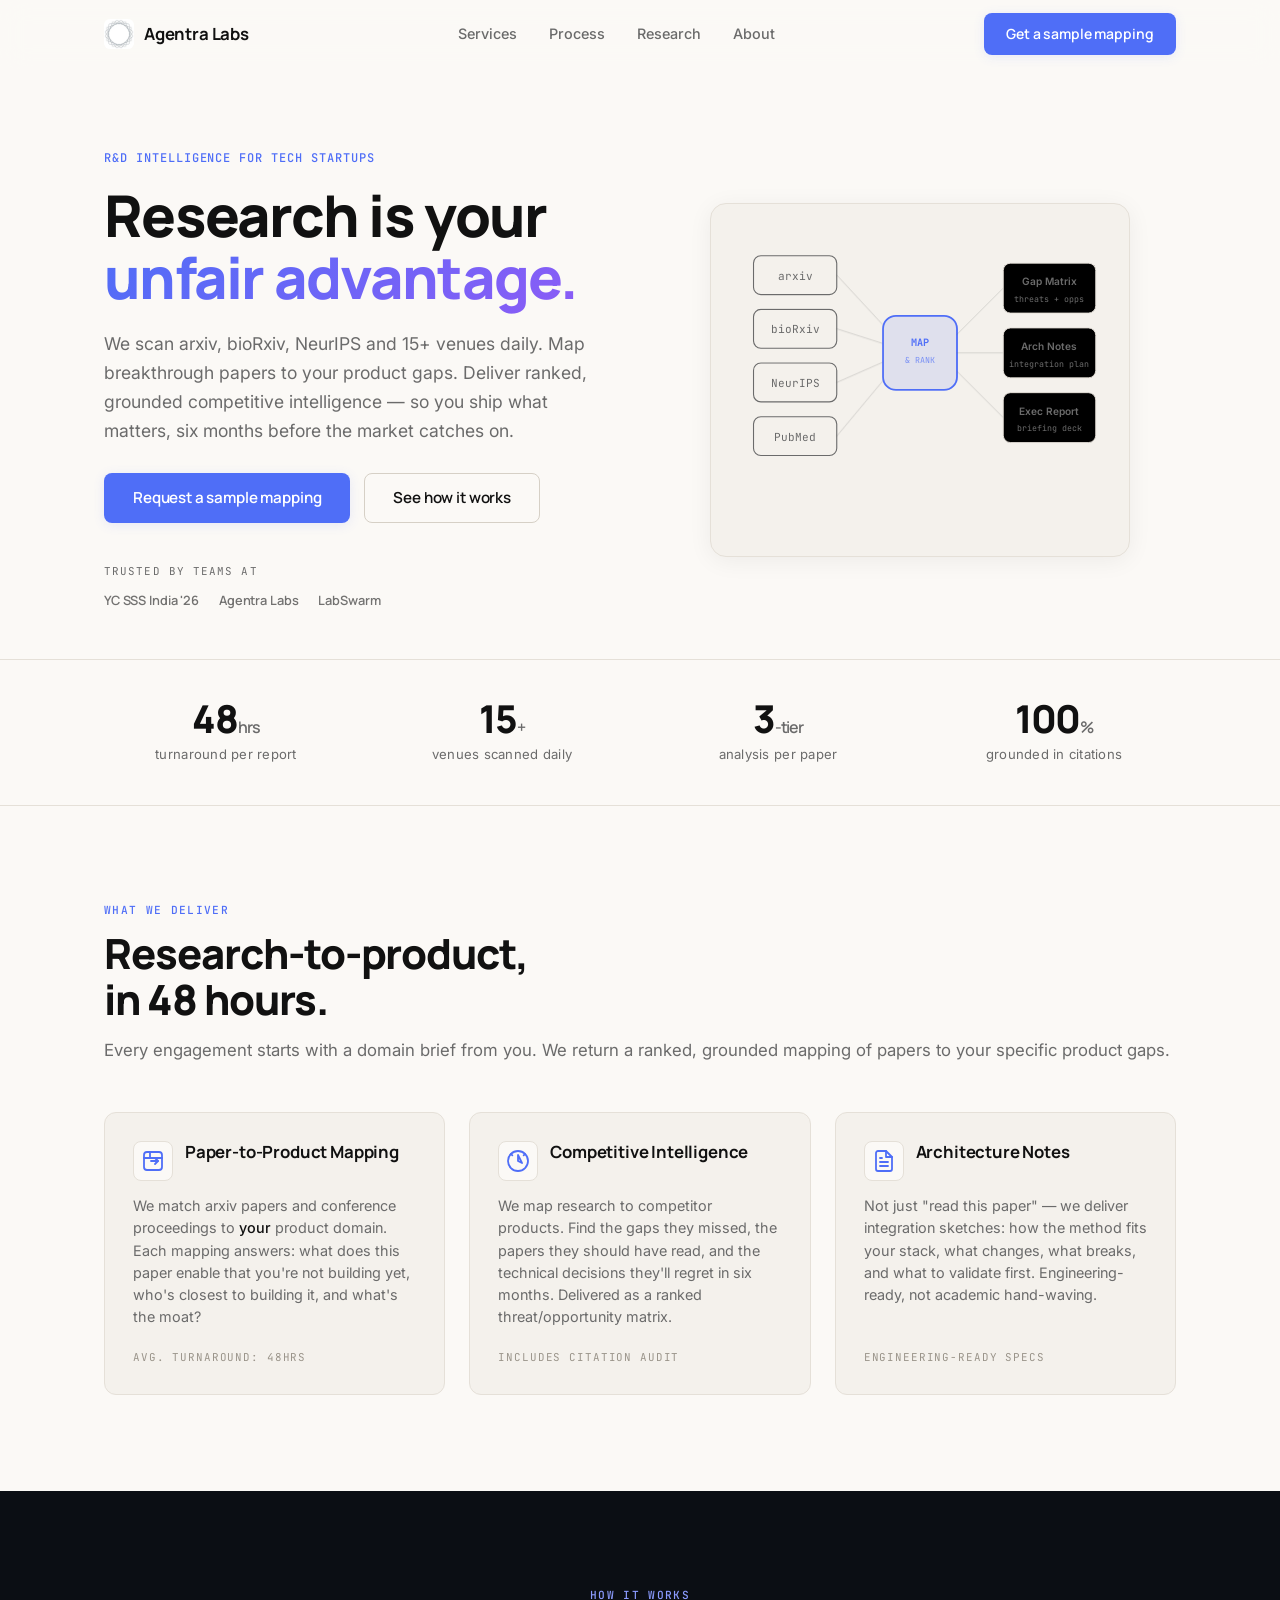
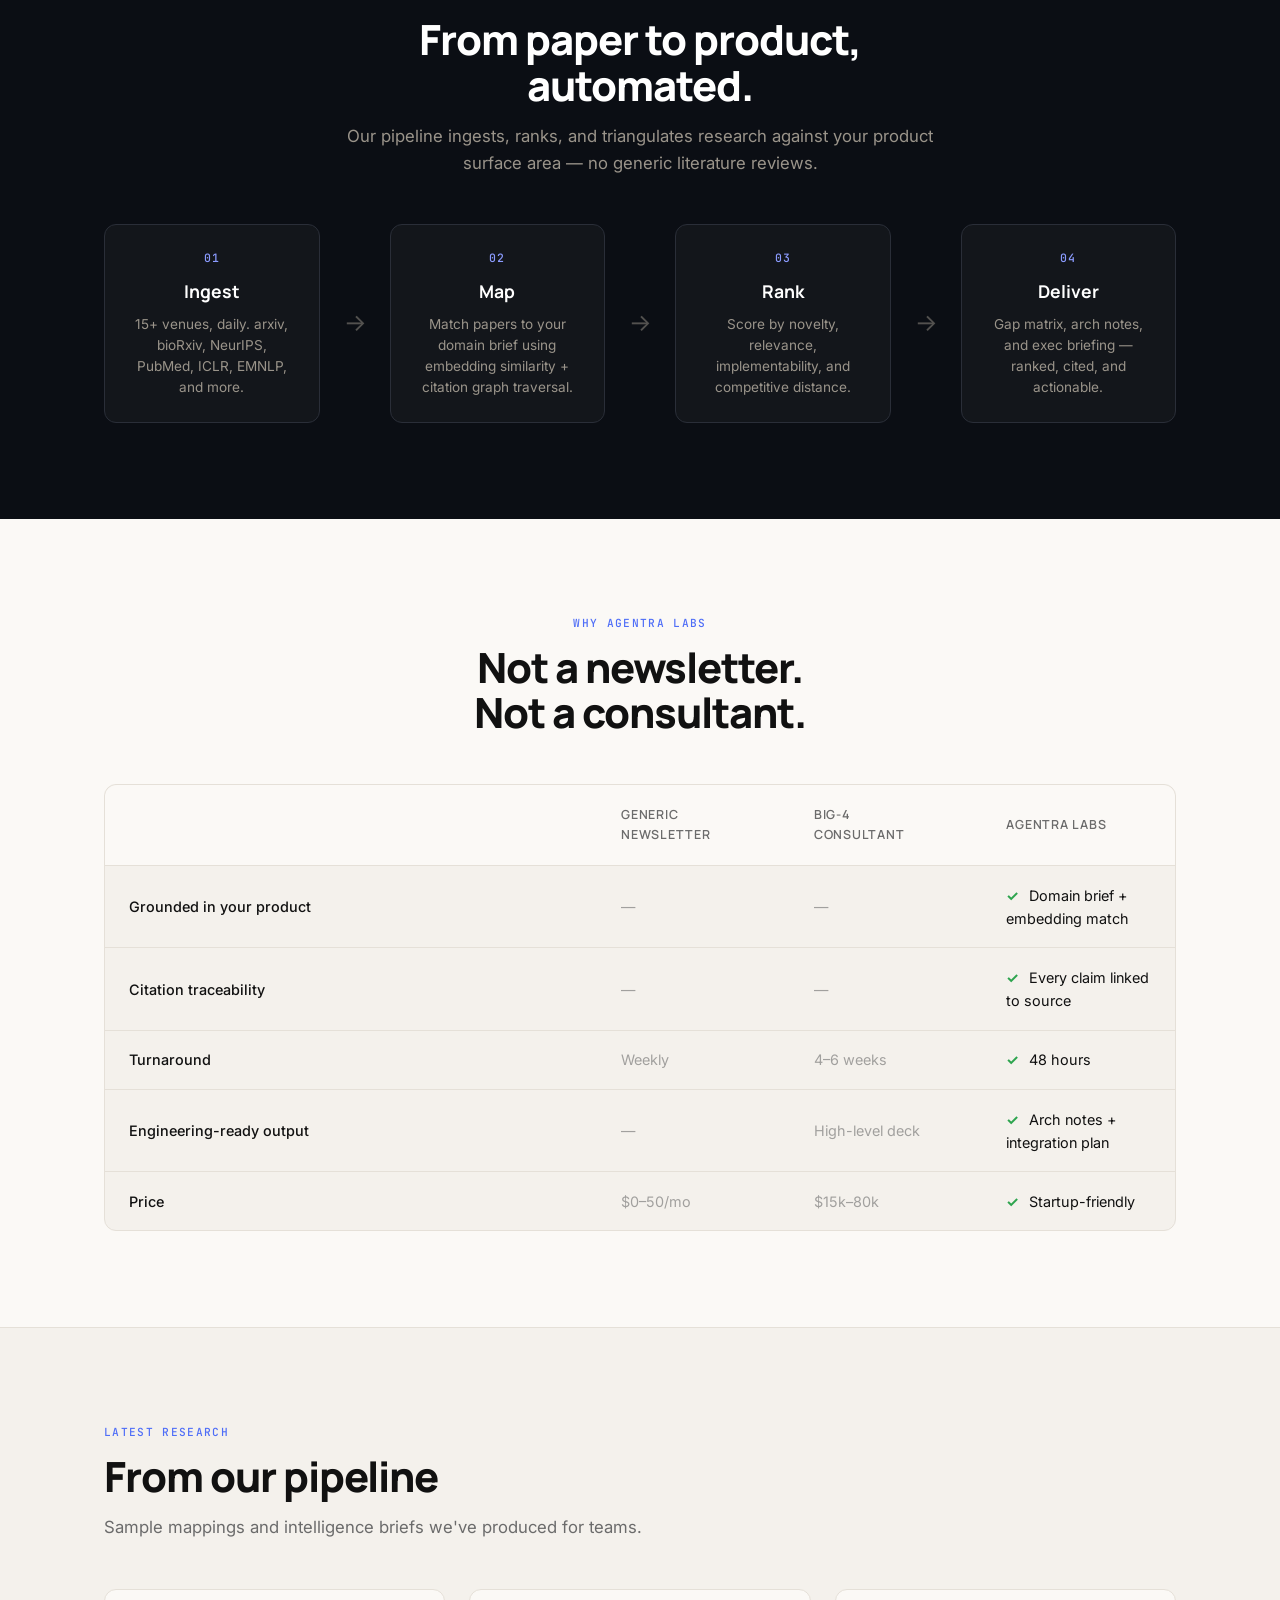
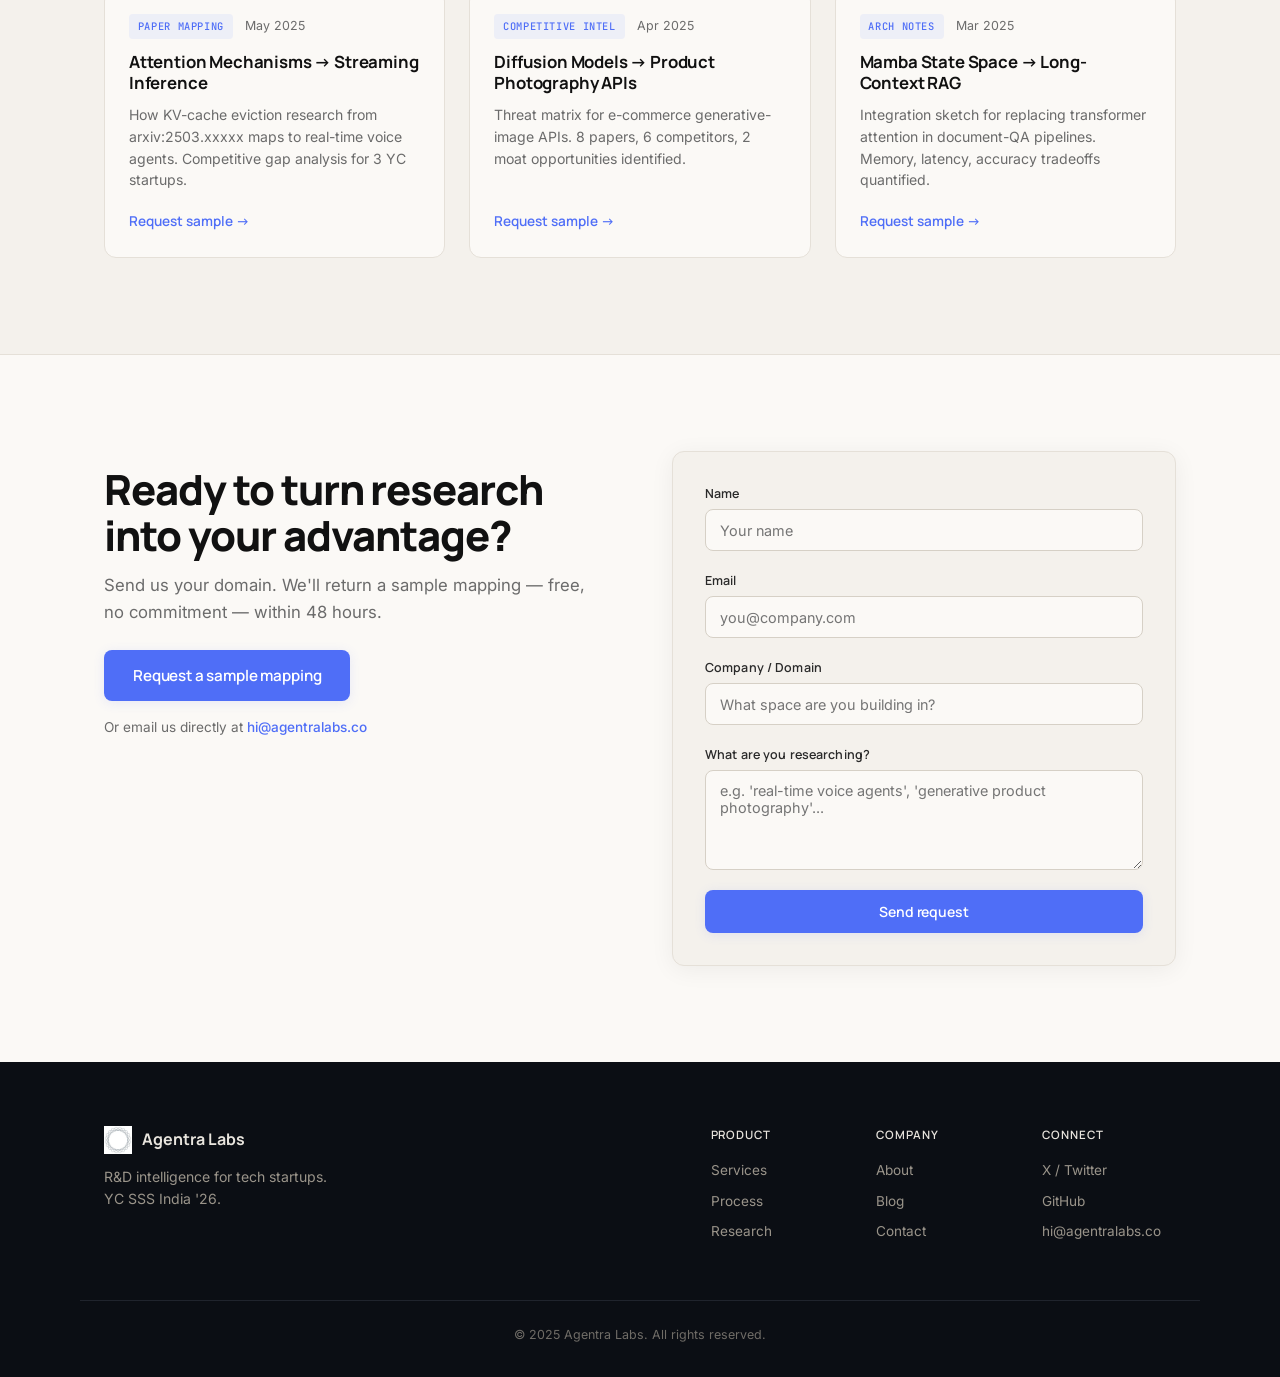
==== index.html @ d8f0550c "Redesign landing page to subq.ai-inspired modern aesthetic" ====
<!DOCTYPE html>
<html lang="en">
<head>
  <meta charset="UTF-8" />
  <meta name="viewport" content="width=device-width, initial-scale=1.0"/>
  <title>Agentra Labs — R&D Intelligence for Tech Startups</title>
  <meta name="description" content="Agentra Labs scans arxiv, maps papers to product gaps, and delivers grounded competitive research for tech startups." />
  <link rel="preconnect" href="https://fonts.googleapis.com">
  <link rel="preconnect" href="https://fonts.gstatic.com" crossorigin>
  <link href="https://fonts.googleapis.com/css2?family=Manrope:wght@400;500;600;700;800&family=Inter:wght@400;500;600&family=JetBrains+Mono:wght@400;500;700&display=swap" rel="stylesheet">
  <link rel="stylesheet" href="styles.css"/>
  <link rel="icon" type="image/svg+xml" href="/favicon.svg">
  <link rel="icon" type="image/png" href="/favicon.png">
  <meta property="og:type" content="website" />
  <meta property="og:title" content="Agentra Labs — R&D Intelligence for Tech Startups" />
  <meta property="og:description" content="We scan arxiv, map papers to product gaps, and deliver grounded competitive intelligence." />
  <meta name="twitter:card" content="summary_large_image" />
</head>
<body>

  <!-- Navigation -->
  <header class="nav" id="nav">
    <div class="nav__inner container">
      <a href="/" class="nav__logo">
        <img src="logo.webp" alt="" class="nav__mark" width="32" height="32" />
        <span class="nav__word">Agentra Labs</span>
      </a>
      <nav class="nav__links">
        <a href="#services">Services</a>
        <a href="#process">Process</a>
        <a href="#research">Research</a>
        <a href="#about">About</a>
      </nav>
      <div class="nav__cta">
        <a href="mailto:hi@agentralabs.co" class="btn btn--primary">Get a sample mapping</a>
      </div>
      <button class="nav__toggle" aria-label="Open menu" aria-expanded="false">
        <span></span><span></span><span></span>
      </button>
    </div>
  </header>

  <!-- Hero -->
  <section class="hero">
    <div class="container hero__grid">
      <div class="hero__copy">
        <p class="hero__kicker">R&D Intelligence for Tech Startups</p>
        <h1 class="hero__title">
          Research is your<br/>
          <span class="gradient-text">unfair advantage.</span>
        </h1>
        <p class="hero__lede">
          We scan arxiv, bioRxiv, NeurIPS and 15+ venues daily. Map breakthrough papers to your product gaps. Deliver ranked, grounded competitive intelligence — so you ship what matters, six months before the market catches on.
        </p>
        <div class="hero__cta">
          <a href="mailto:hi@agentralabs.co" class="btn btn--primary btn--lg">Request a sample mapping</a>
          <a href="#process" class="btn btn--ghost btn--lg">See how it works</a>
        </div>
        <div class="hero__trust">
          <span class="hero__trust-label">Trusted by teams at</span>
          <div class="hero__trust-logos">
            <span class="trust-logo">YC SSS India '26</span>
            <span class="trust-logo">Agentra Labs</span>
            <span class="trust-logo">LabSwarm</span>
          </div>
        </div>
      </div>
      <div class="hero__visual">
        <div class="hero__pipeline">
          <svg viewBox="0 0 400 320" class="pipeline-svg">
            <!-- Source nodes -->
            <g class="p-node" style="--d:0s">
              <rect x="20" y="30" width="90" height="42" rx="8" fill="none" stroke="currentColor" stroke-width="1.2"/>
              <text x="65" y="56" text-anchor="middle" font-family="JetBrains Mono,monospace" font-size="12" fill="currentColor">arxiv</text>
            </g>
            <g class="p-node" style="--d:.15s">
              <rect x="20" y="88" width="90" height="42" rx="8" fill="none" stroke="currentColor" stroke-width="1.2"/>
              <text x="65" y="114" text-anchor="middle" font-family="JetBrains Mono,monospace" font-size="12" fill="currentColor">bioRxiv</text>
            </g>
            <g class="p-node" style="--d:.3s">
              <rect x="20" y="146" width="90" height="42" rx="8" fill="none" stroke="currentColor" stroke-width="1.2"/>
              <text x="65" y="172" text-anchor="middle" font-family="JetBrains Mono,monospace" font-size="12" fill="currentColor">NeurIPS</text>
            </g>
            <g class="p-node" style="--d:.45s">
              <rect x="20" y="204" width="90" height="42" rx="8" fill="none" stroke="currentColor" stroke-width="1.2"/>
              <text x="65" y="230" text-anchor="middle" font-family="JetBrains Mono,monospace" font-size="12" fill="currentColor">PubMed</text>
            </g>
            <!-- Connector lines to center -->
            <line x1="110" y1="51" x2="160" y2="105" stroke="currentColor" stroke-width="1" opacity="0.25" stroke-linecap="round"/>
            <line x1="110" y1="109" x2="160" y2="125" stroke="currentColor" stroke-width="1" opacity="0.25" stroke-linecap="round"/>
            <line x1="110" y1="167" x2="160" y2="145" stroke="currentColor" stroke-width="1" opacity="0.25" stroke-linecap="round"/>
            <line x1="110" y1="225" x2="160" y2="165" stroke="currentColor" stroke-width="1" opacity="0.25" stroke-linecap="round"/>
            <!-- Center processor -->
            <g class="p-node p-node--core" style="--d:.6s">
              <rect x="160" y="95" width="80" height="80" rx="14" fill="var(--accent)" opacity="0.12"/>
              <rect x="160" y="95" width="80" height="80" rx="14" fill="none" stroke="var(--accent)" stroke-width="2"/>
              <text x="200" y="128" text-anchor="middle" font-family="JetBrains Mono,monospace" font-size="11" fill="var(--accent)" font-weight="700">MAP</text>
              <text x="200" y="146" text-anchor="middle" font-family="JetBrains Mono,monospace" font-size="9" fill="var(--accent)" opacity="0.7">& RANK</text>
            </g>
            <!-- Lines to outputs -->
            <line x1="240" y1="115" x2="290" y2="65" stroke="currentColor" stroke-width="1" opacity="0.25" stroke-linecap="round"/>
            <line x1="240" y1="135" x2="290" y2="135" stroke="currentColor" stroke-width="1" opacity="0.25" stroke-linecap="round"/>
            <line x1="240" y1="155" x2="290" y2="205" stroke="currentColor" stroke-width="1" opacity="0.25" stroke-linecap="round"/>
            <!-- Output nodes -->
            <g class="p-node" style="--d:.8s">
              <rect x="290" y="38" width="100" height="54" rx="8" fill="var(--bg-card)" stroke="var(--border)" stroke-width="1"/>
              <text x="340" y="62" text-anchor="middle" font-family="Inter,sans-serif" font-size="11" fill="currentColor" font-weight="600">Gap Matrix</text>
              <text x="340" y="80" text-anchor="middle" font-family="JetBrains Mono,monospace" font-size="9" fill="var(--text-muted)">threats + opps</text>
            </g>
            <g class="p-node" style="--d:.95s">
              <rect x="290" y="108" width="100" height="54" rx="8" fill="var(--bg-card)" stroke="var(--border)" stroke-width="1"/>
              <text x="340" y="132" text-anchor="middle" font-family="Inter,sans-serif" font-size="11" fill="currentColor" font-weight="600">Arch Notes</text>
              <text x="340" y="150" text-anchor="middle" font-family="JetBrains Mono,monospace" font-size="9" fill="var(--text-muted)">integration plan</text>
            </g>
            <g class="p-node" style="--d:1.1s">
              <rect x="290" y="178" width="100" height="54" rx="8" fill="var(--bg-card)" stroke="var(--border)" stroke-width="1"/>
              <text x="340" y="202" text-anchor="middle" font-family="Inter,sans-serif" font-size="11" fill="currentColor" font-weight="600">Exec Report</text>
              <text x="340" y="220" text-anchor="middle" font-family="JetBrains Mono,monospace" font-size="9" fill="var(--text-muted)">briefing deck</text>
            </g>
          </svg>
        </div>
      </div>
    </div>
  </section>

  <!-- Stats band -->
  <section class="stats-band">
    <div class="container stats-band__grid">
      <article class="stat-block">
        <p class="stat-block__num">48<span class="stat-block__unit">hrs</span></p>
        <p class="stat-block__label">turnaround per report</p>
      </article>
      <article class="stat-block">
        <p class="stat-block__num">15<span class="stat-block__unit">+</span></p>
        <p class="stat-block__label">venues scanned daily</p>
      </article>
      <article class="stat-block">
        <p class="stat-block__num">3<span class="stat-block__unit">-tier</span></p>
        <p class="stat-block__label">analysis per paper</p>
      </article>
      <article class="stat-block">
        <p class="stat-block__num">100<span class="stat-block__unit">%</span></p>
        <p class="stat-block__label">grounded in citations</p>
      </article>
    </div>
  </section>

  <!-- Services -->
  <section id="services" class="services">
    <div class="container">
      <header class="section-header">
        <p class="section-kicker">What we deliver</p>
        <h2 class="section-title">Research-to-product,<br/>in 48 hours.</h2>
        <p class="section-lede">Every engagement starts with a domain brief from you. We return a ranked, grounded mapping of papers to your specific product gaps.</p>
      </header>
      <div class="services__grid">
        <article class="service-card">
          <div class="service-card__top">
            <div class="service-card__icon">
              <svg width="24" height="24" viewBox="0 0 24 24" fill="none" stroke="currentColor" stroke-width="1.8" stroke-linecap="round" stroke-linejoin="round"><rect x="3" y="3" width="18" height="18" rx="3"/><line x1="3" y1="9" x2="21" y2="9"/><line x1="9" y1="3" x2="9" y2="9"/><polyline points="14 15 17 12 14 9"/><line x1="17" y1="12" x2="10" y2="12"/></svg>
            </div>
            <h3 class="service-card__title">Paper-to-Product Mapping</h3>
          </div>
          <p class="service-card__desc">We match arxiv papers and conference proceedings to <em>your</em> product domain. Each mapping answers: what does this paper enable that you're not building yet, who's closest to building it, and what's the moat?</p>
          <span class="service-card__meta">avg. turnaround: 48hrs</span>
        </article>
        <article class="service-card">
          <div class="service-card__top">
            <div class="service-card__icon">
              <svg width="24" height="24" viewBox="0 0 24 24" fill="none" stroke="currentColor" stroke-width="1.8" stroke-linecap="round" stroke-linejoin="round"><circle cx="12" cy="12" r="10"/><polygon points="12 6 12 12 16 14"/><line x1="4.93" y1="4.93" x2="6.34" y2="6.34"/><line x1="19.07" y1="4.93" x2="17.66" y2="6.34"/></svg>
            </div>
            <h3 class="service-card__title">Competitive Intelligence</h3>
          </div>
          <p class="service-card__desc">We map research to competitor products. Find the gaps they missed, the papers they should have read, and the technical decisions they'll regret in six months. Delivered as a ranked threat/opportunity matrix.</p>
          <span class="service-card__meta">includes citation audit</span>
        </article>
        <article class="service-card">
          <div class="service-card__top">
            <div class="service-card__icon">
              <svg width="24" height="24" viewBox="0 0 24 24" fill="none" stroke="currentColor" stroke-width="1.8" stroke-linecap="round" stroke-linejoin="round"><path d="M14 2H6a2 2 0 0 0-2 2v16a2 2 0 0 0 2 2h12a2 2 0 0 0 2-2V8z"/><polyline points="14 2 14 8 20 8"/><line x1="16" y1="13" x2="8" y2="13"/><line x1="16" y1="17" x2="8" y2="17"/><polyline points="10 9 9 9 8 9"/></svg>
            </div>
            <h3 class="service-card__title">Architecture Notes</h3>
          </div>
          <p class="service-card__desc">Not just "read this paper" — we deliver integration sketches: how the method fits your stack, what changes, what breaks, and what to validate first. Engineering-ready, not academic hand-waving.</p>
          <span class="service-card__meta">engineering-ready specs</span>
        </article>
      </div>
    </div>
  </section>

  <!-- Process / Architecture -->
  <section id="process" class="process">
    <div class="container">
      <header class="section-header section-header--center">
        <p class="section-kicker">How it works</p>
        <h2 class="section-title">From paper to product,<br/>automated.</h2>
        <p class="section-lede">Our pipeline ingests, ranks, and triangulates research against your product surface area — no generic literature reviews.</p>
      </header>
      <div class="process__viz">
        <div class="arch-flow">
          <div class="arch-step">
            <div class="arch-step__num">01</div>
            <div class="arch-step__title">Ingest</div>
            <div class="arch-step__desc">15+ venues, daily. arxiv, bioRxiv, NeurIPS, PubMed, ICLR, EMNLP, and more.</div>
          </div>
          <div class="arch-arrow">→</div>
          <div class="arch-step">
            <div class="arch-step__num">02</div>
            <div class="arch-step__title">Map</div>
            <div class="arch-step__desc">Match papers to your domain brief using embedding similarity + citation graph traversal.</div>
          </div>
          <div class="arch-arrow">→</div>
          <div class="arch-step">
            <div class="arch-step__num">03</div>
            <div class="arch-step__title">Rank</div>
            <div class="arch-step__desc">Score by novelty, relevance, implementability, and competitive distance.</div>
          </div>
          <div class="arch-arrow">→</div>
          <div class="arch-step">
            <div class="arch-step__num">04</div>
            <div class="arch-step__title">Deliver</div>
            <div class="arch-step__desc">Gap matrix, arch notes, and exec briefing — ranked, cited, and actionable.</div>
          </div>
        </div>
      </div>
    </div>
  </section>

  <!-- Comparison / Why us -->
  <section class="comparison">
    <div class="container">
      <header class="section-header section-header--center">
        <p class="section-kicker">Why Agentra Labs</p>
        <h2 class="section-title">Not a newsletter.<br/>Not a consultant.</h2>
      </header>
      <div class="compare-table-wrap">
        <table class="compare-table">
          <thead>
            <tr>
              <th></th>
              <th class="compare-table__col">Generic<br/>Newsletter</th>
              <th class="compare-table__col">Big-4<br/>Consultant</th>
              <th class="compare-table__col compare-table__col--us">Agentra Labs</th>
            </tr>
          </thead>
          <tbody>
            <tr>
              <td class="compare-table__feature">Grounded in your product</td>
              <td><span class="compare-x">—</span></td>
              <td><span class="compare-x">—</span></td>
              <td><span class="compare-check">✓</span> Domain brief + embedding match</td>
            </tr>
            <tr>
              <td class="compare-table__feature">Citation traceability</td>
              <td><span class="compare-x">—</span></td>
              <td><span class="compare-x">—</span></td>
              <td><span class="compare-check">✓</span> Every claim linked to source</td>
            </tr>
            <tr>
              <td class="compare-table__feature">Turnaround</td>
              <td><span class="compare-x">Weekly</span></td>
              <td><span class="compare-x">4–6 weeks</span></td>
              <td><span class="compare-check">✓</span> 48 hours</td>
            </tr>
            <tr>
              <td class="compare-table__feature">Engineering-ready output</td>
              <td><span class="compare-x">—</span></td>
              <td><span class="compare-x">High-level deck</span></td>
              <td><span class="compare-check">✓</span> Arch notes + integration plan</td>
            </tr>
            <tr>
              <td class="compare-table__feature">Price</td>
              <td><span class="compare-x">$0–50/mo</span></td>
              <td><span class="compare-x">$15k–80k</span></td>
              <td><span class="compare-check">✓</span> Startup-friendly</td>
            </tr>
          </tbody>
        </table>
      </div>
    </div>
  </section>

  <!-- Research / Blog cards -->
  <section id="research" class="research">
    <div class="container">
      <header class="section-header">
        <p class="section-kicker">Latest research</p>
        <h2 class="section-title">From our pipeline</h2>
        <p class="section-lede">Sample mappings and intelligence briefs we've produced for teams.</p>
      </header>
      <div class="research__grid">
        <article class="research-card">
          <div class="research-card__meta">
            <span class="tag">Paper Mapping</span>
            <span class="date">May 2025</span>
          </div>
          <h3 class="research-card__title">Attention Mechanisms → Streaming Inference</h3>
          <p class="research-card__desc">How KV-cache eviction research from arxiv:2503.xxxxx maps to real-time voice agents. Competitive gap analysis for 3 YC startups.</p>
          <a href="mailto:hi@agentralabs.co" class="research-card__link">Request sample →</a>
        </article>
        <article class="research-card">
          <div class="research-card__meta">
            <span class="tag">Competitive Intel</span>
            <span class="date">Apr 2025</span>
          </div>
          <h3 class="research-card__title">Diffusion Models → Product Photography APIs</h3>
          <p class="research-card__desc">Threat matrix for e-commerce generative-image APIs. 8 papers, 6 competitors, 2 moat opportunities identified.</p>
          <a href="mailto:hi@agentralabs.co" class="research-card__link">Request sample →</a>
        </article>
        <article class="research-card">
          <div class="research-card__meta">
            <span class="tag">Arch Notes</span>
            <span class="date">Mar 2025</span>
          </div>
          <h3 class="research-card__title">Mamba State Space → Long-Context RAG</h3>
          <p class="research-card__desc">Integration sketch for replacing transformer attention in document-QA pipelines. Memory, latency, accuracy tradeoffs quantified.</p>
          <a href="mailto:hi@agentralabs.co" class="research-card__link">Request sample →</a>
        </article>
      </div>
    </div>
  </section>

  <!-- CTA / Contact -->
  <section id="about" class="cta">
    <div class="container cta__grid">
      <div class="cta__copy">
        <h2 class="section-title">Ready to turn research into your advantage?</h2>
        <p class="section-lede">Send us your domain. We'll return a sample mapping — free, no commitment — within 48 hours.</p>
        <div class="cta__actions">
          <a href="mailto:hi@agentralabs.co" class="btn btn--primary btn--lg">Request a sample mapping</a>
        </div>
        <p class="cta__small">Or email us directly at <a href="mailto:hi@agentralabs.co">hi@agentralabs.co</a></p>
      </div>
      <div class="cta__form-card">
        <form class="contact-form" action="mailto:hi@agentralabs.co" method="post" enctype="text/plain">
          <div class="form-row">
            <label class="form-label">Name</label>
            <input type="text" name="name" class="form-input" placeholder="Your name" required />
          </div>
          <div class="form-row">
            <label class="form-label">Email</label>
            <input type="email" name="email" class="form-input" placeholder="you@company.com" required />
          </div>
          <div class="form-row">
            <label class="form-label">Company / Domain</label>
            <input type="text" name="company" class="form-input" placeholder="What space are you building in?" required />
          </div>
          <div class="form-row">
            <label class="form-label">What are you researching?</label>
            <textarea name="message" class="form-input form-textarea" rows="4" placeholder="e.g. 'real-time voice agents', 'generative product photography'..."></textarea>
          </div>
          <button type="submit" class="btn btn--primary btn--block">Send request</button>
        </form>
      </div>
    </div>
  </section>

  <!-- Footer -->
  <footer class="footer">
    <div class="container footer__grid">
      <div class="footer__brand">
        <a href="/" class="footer__logo">
          <img src="logo.webp" alt="" width="28" height="28" />
          <span>Agentra Labs</span>
        </a>
        <p class="footer__tagline">R&D intelligence for tech startups.<br/>YC SSS India '26.</p>
      </div>
      <div class="footer__links">
        <div class="footer__col">
          <h4>Product</h4>
          <a href="#services">Services</a>
          <a href="#process">Process</a>
          <a href="#research">Research</a>
        </div>
        <div class="footer__col">
          <h4>Company</h4>
          <a href="#about">About</a>
          <a href="/blog">Blog</a>
          <a href="mailto:hi@agentralabs.co">Contact</a>
        </div>
        <div class="footer__col">
          <h4>Connect</h4>
          <a href="https://x.com/agentralabs" target="_blank" rel="noopener">X / Twitter</a>
          <a href="https://github.com/Agentra-Labs" target="_blank" rel="noopener">GitHub</a>
          <a href="mailto:hi@agentralabs.co">hi@agentralabs.co</a>
        </div>
      </div>
    </div>
    <div class="container footer__bottom">
      <p>© 2025 Agentra Labs. All rights reserved.</p>
    </div>
  </footer>

  <script src="script.js"></script>
</body>
</html>
---- styles.css ----
/* ========================================================================
   Agentra Labs — Design System v2
   Light/cream base, dark accents, modern AI-company aesthetic.
   ======================================================================== */

:root {
  --bg:        #FBF9F6;
  --bg-2:      #F4F1EC;
  --bg-dark:   #0B0E14;
  --bg-dark-2: #131720;
  --text:      #111111;
  --text-2:    #2A2A2A;
  --text-muted:#6B6B6B;
  --text-light:#E8E4DD;
  --text-light-muted:#9A948A;
  --border:    #E5E0D8;
  --border-2:  #D6D0C6;
  --border-dark:#2A2E38;
  --accent:    #4F6EF7;
  --accent-2:  #3B56E0;
  --accent-glow: rgba(79,110,247,0.12);
  --accent-warm:#E07B39;
  --success:   #2DA44E;

  --font-heading: 'Manrope', -apple-system, BlinkMacSystemFont, sans-serif;
  --font-body:    'Inter', -apple-system, BlinkMacSystemFont, sans-serif;
  --font-mono:    'JetBrains Mono', SFMono-Regular, monospace;

  --max-w: 1120px;
  --radius-sm: 8px;
  --radius-md: 12px;
  --radius-lg: 16px;
  --shadow-sm: 0 1px 2px rgba(0,0,0,0.03);
  --shadow-md: 0 4px 24px rgba(0,0,0,0.06);
  --shadow-lg: 0 12px 40px rgba(0,0,0,0.08);
  --shadow-glow: 0 2px 12px var(--accent-glow);
}

*, *::before, *::after { margin:0; padding:0; box-sizing:border-box; }
html { scroll-behavior:smooth; }
body {
  background:var(--bg);
  color:var(--text);
  font-family:var(--font-body);
  font-size:16px;
  line-height:1.6;
  -webkit-font-smoothing:antialiased;
  -moz-osx-font-smoothing:grayscale;
  overflow-x:hidden;
}
a { color:inherit; text-decoration:none; }
img { display:block; max-width:100%; }

::selection { background:var(--accent); color:#fff; }

.container {
  max-width:var(--max-w);
  margin:0 auto;
  padding:0 1.5rem;
}

/* ========================================================================
   BUTTONS
   ======================================================================== */
.btn {
  display:inline-flex;
  align-items:center;
  justify-content:center;
  gap:.5rem;
  padding:.65rem 1.35rem;
  border-radius:var(--radius-sm);
  font-family:var(--font-heading);
  font-size:.875rem;
  font-weight:600;
  letter-spacing:-.01em;
  border:1px solid transparent;
  cursor:pointer;
  transition:all .2s ease;
  white-space:nowrap;
  line-height:1.4;
}
.btn--lg { padding:.85rem 1.75rem; font-size:.95rem; }
.btn--block { width:100%; }
.btn--primary {
  background:var(--accent);
  color:#fff;
  box-shadow:var(--shadow-glow);
}
.btn--primary:hover {
  background:var(--accent-2);
  box-shadow:0 6px 24px rgba(79,110,247,0.25);
  transform:translateY(-1px);
}
.btn--ghost {
  background:transparent;
  color:var(--text);
  border-color:var(--border-2);
}
.btn--ghost:hover {
  background:var(--bg-2);
  border-color:var(--border);
}

/* ========================================================================
   NAVIGATION
   ======================================================================== */
.nav {
  position:sticky;
  top:0;
  z-index:100;
  background:rgba(251,249,246,0.85);
  backdrop-filter:blur(14px) saturate(1.2);
  -webkit-backdrop-filter:blur(14px) saturate(1.2);
  border-bottom:1px solid transparent;
  transition:border-color .3s;
}
.nav.scrolled { border-bottom-color:var(--border); }
.nav__inner {
  display:flex;
  align-items:center;
  justify-content:space-between;
  height:68px;
}
.nav__logo {
  display:flex;
  align-items:center;
  gap:.625rem;
  font-family:var(--font-heading);
  font-weight:700;
  font-size:1.05rem;
  letter-spacing:-.01em;
}
.nav__mark { width:30px; height:30px; border-radius:6px; }
.nav__links {
  display:flex;
  gap:2rem;
  font-size:.9rem;
  font-weight:500;
  color:var(--text-muted);
}
.nav__links a { transition:color .2s; }
.nav__links a:hover { color:var(--text); }
.nav__cta { display:flex; gap:.75rem; }
.nav__toggle {
  display:none;
  flex-direction:column;
  gap:4px;
  background:none;
  border:none;
  cursor:pointer;
  padding:6px;
}
.nav__toggle span {
  display:block;
  width:22px;
  height:2px;
  background:var(--text);
  border-radius:2px;
  transition:.3s;
}

/* ========================================================================
   HERO
   ======================================================================== */
.hero {
  padding:5rem 0 3rem;
  position:relative;
  overflow:hidden;
}
.hero__grid {
  display:grid;
  grid-template-columns:1fr 1fr;
  gap:3rem;
  align-items:center;
}
.hero__kicker {
  font-family:var(--font-mono);
  font-size:.75rem;
  font-weight:500;
  letter-spacing:.08em;
  text-transform:uppercase;
  color:var(--accent);
  margin-bottom:1rem;
}
.hero__title {
  font-family:var(--font-heading);
  font-size:clamp(2.4rem, 5vw, 3.6rem);
  font-weight:800;
  line-height:1.08;
  letter-spacing:-.03em;
  margin-bottom:1.25rem;
}
.gradient-text {
  background:linear-gradient(135deg, var(--accent) 0%, #8B5CF6 100%);
  -webkit-background-clip:text;
  -webkit-text-fill-color:transparent;
  background-clip:text;
}
.hero__lede {
  font-size:1.1rem;
  color:var(--text-muted);
  line-height:1.65;
  max-width:520px;
  margin-bottom:1.75rem;
}
.hero__cta {
  display:flex;
  gap:.875rem;
  margin-bottom:2.5rem;
}
.hero__trust-label {
  font-family:var(--font-mono);
  font-size:.68rem;
  text-transform:uppercase;
  letter-spacing:.1em;
  color:var(--text-muted);
  display:block;
  margin-bottom:.6rem;
}
.hero__trust-logos {
  display:flex;
  gap:1.25rem;
  flex-wrap:wrap;
}
.trust-logo {
  font-family:var(--font-heading);
  font-size:.8rem;
  font-weight:600;
  color:var(--text-2);
  opacity:.65;
  letter-spacing:-.01em;
}

/* Pipeline visual */
.hero__visual {
  display:flex;
  align-items:center;
  justify-content:center;
}
.hero__pipeline {
  width:100%;
  max-width:420px;
  background:var(--bg-2);
  border:1px solid var(--border);
  border-radius:var(--radius-lg);
  padding:1.5rem;
  box-shadow:var(--shadow-md);
}
.pipeline-svg {
  width:100%;
  height:auto;
  color:var(--text-muted);
}
.p-node {
  opacity:0;
  animation:fadeUp .6s ease forwards;
  animation-delay:var(--d);
}
@keyframes fadeUp {
  from { opacity:0; transform:translateY(12px); }
  to   { opacity:1; transform:translateY(0); }
}
.p-node--core rect { animation:pulse 2.5s ease-in-out infinite; }
@keyframes pulse {
  0%,100% { opacity:.12; }
  50%     { opacity:.22; }
}

/* ========================================================================
   STATS BAND
   ======================================================================== */
.stats-band {
  padding:2.5rem 0;
  border-top:1px solid var(--border);
  border-bottom:1px solid var(--border);
}
.stats-band__grid {
  display:grid;
  grid-template-columns:repeat(4, 1fr);
  gap:2rem;
}
.stat-block { text-align:center; }
.stat-block__num {
  font-family:var(--font-heading);
  font-size:2.4rem;
  font-weight:800;
  letter-spacing:-.03em;
  line-height:1;
  margin-bottom:.35rem;
}
.stat-block__unit {
  font-size:1rem;
  font-weight:600;
  color:var(--text-muted);
}
.stat-block__label {
  font-size:.82rem;
  color:var(--text-muted);
  letter-spacing:.02em;
}

/* ========================================================================
   SECTION HEADERS
   ======================================================================== */
.section-header { margin-bottom:3rem; }
.section-header--center { text-align:center; max-width:640px; margin-left:auto; margin-right:auto; }
.section-kicker {
  font-family:var(--font-mono);
  font-size:.7rem;
  font-weight:500;
  text-transform:uppercase;
  letter-spacing:.12em;
  color:var(--accent);
  margin-bottom:.75rem;
}
.section-title {
  font-family:var(--font-heading);
  font-size:clamp(1.8rem, 3.5vw, 2.6rem);
  font-weight:800;
  line-height:1.1;
  letter-spacing:-.025em;
  margin-bottom:.875rem;
}
.section-lede {
  font-size:1.05rem;
  color:var(--text-muted);
  line-height:1.6;
}

/* ========================================================================
   SERVICES
   ======================================================================== */
.services {
  padding:6rem 0;
}
.services__grid {
  display:grid;
  grid-template-columns:repeat(3, 1fr);
  gap:1.5rem;
}
.service-card {
  background:var(--bg-2);
  border:1px solid var(--border);
  border-radius:var(--radius-md);
  padding:1.75rem;
  transition:all .25s ease;
  display:flex;
  flex-direction:column;
}
.service-card:hover {
  transform:translateY(-3px);
  box-shadow:var(--shadow-lg);
  border-color:var(--border-2);
}
.service-card__top { display:flex; align-items:flex-start; gap:.75rem; margin-bottom:.875rem; }
.service-card__icon {
  width:40px; height:40px;
  display:flex; align-items:center; justify-content:center;
  background:var(--bg);
  border:1px solid var(--border);
  border-radius:var(--radius-sm);
  color:var(--accent);
  flex-shrink:0;
}
.service-card__title {
  font-family:var(--font-heading);
  font-size:1.05rem;
  font-weight:700;
  line-height:1.25;
  letter-spacing:-.01em;
}
.service-card__desc {
  font-size:.9rem;
  color:var(--text-muted);
  line-height:1.55;
  margin-bottom:auto;
}
.service-card__desc em { color:var(--text); font-style:normal; font-weight:500; }
.service-card__meta {
  margin-top:1.25rem;
  font-family:var(--font-mono);
  font-size:.68rem;
  color:var(--text-light-muted);
  text-transform:uppercase;
  letter-spacing:.08em;
}

/* ========================================================================
   PROCESS / ARCHITECTURE
   ======================================================================== */
.process {
  padding:6rem 0;
  background:var(--bg-dark);
  color:var(--text-light);
}
.process .section-kicker { color:#8B9BFF; }
.process .section-title { color:#fff; }
.process .section-lede { color:var(--text-light-muted); }
.arch-flow {
  display:flex;
  align-items:flex-start;
  justify-content:center;
  gap:1.5rem;
  flex-wrap:wrap;
}
.arch-step {
  flex:1;
  min-width:200px;
  max-width:240px;
  text-align:center;
  padding:1.5rem;
  background:rgba(255,255,255,0.03);
  border:1px solid var(--border-dark);
  border-radius:var(--radius-md);
  transition:all .25s ease;
}
.arch-step:hover {
  background:rgba(255,255,255,0.06);
  border-color:rgba(255,255,255,0.15);
  transform:translateY(-2px);
}
.arch-step__num {
  font-family:var(--font-mono);
  font-size:.72rem;
  font-weight:500;
  color:#8B9BFF;
  letter-spacing:.1em;
  margin-bottom:.6rem;
}
.arch-step__title {
  font-family:var(--font-heading);
  font-size:1.1rem;
  font-weight:700;
  margin-bottom:.5rem;
  color:#fff;
}
.arch-step__desc {
  font-size:.85rem;
  color:var(--text-light-muted);
  line-height:1.55;
}
.arch-arrow {
  font-size:1.5rem;
  color:var(--text-light-muted);
  align-self:center;
  opacity:.5;
}

/* ========================================================================
   COMPARISON TABLE
   ======================================================================== */
.comparison {
  padding:6rem 0;
}
.compare-table-wrap {
  overflow-x:auto;
  border:1px solid var(--border);
  border-radius:var(--radius-md);
  background:var(--bg-2);
}
.compare-table {
  width:100%;
  border-collapse:collapse;
  font-size:.9rem;
}
.compare-table thead th {
  padding:1.25rem 1.5rem;
  text-align:left;
  font-family:var(--font-heading);
  font-weight:600;
  font-size:.78rem;
  text-transform:uppercase;
  letter-spacing:.06em;
  color:var(--text-muted);
  border-bottom:1px solid var(--border);
  background:var(--bg);
}
.compare-table thead th:first-child { border-radius:var(--radius-md) 0 0 0; }
.compare-table thead th:last-child  { border-radius:0 var(--radius-md) 0 0; }
.compare-table tbody td {
  padding:1.1rem 1.5rem;
  border-bottom:1px solid var(--border);
  vertical-align:middle;
}
.compare-table tbody tr:last-child td { border-bottom:none; }
.compare-table tbody tr:hover td { background:rgba(79,110,247,0.03); }
.compare-table__col { text-align:center; width:18%; }
.compare-table__col--us {
  background:rgba(79,110,247,0.05);
  color:var(--text);
  font-weight:500;
}
.compare-table__feature {
  font-weight:500;
  color:var(--text);
  width:46%;
}
.compare-check {
  color:var(--success);
  font-weight:700;
  margin-right:.35rem;
}
.compare-x {
  color:var(--text-muted);
  opacity:.6;
}

/* ========================================================================
   RESEARCH CARDS
   ======================================================================== */
.research {
  padding:6rem 0;
  background:var(--bg-2);
  border-top:1px solid var(--border);
  border-bottom:1px solid var(--border);
}
.research__grid {
  display:grid;
  grid-template-columns:repeat(3, 1fr);
  gap:1.5rem;
}
.research-card {
  background:var(--bg);
  border:1px solid var(--border);
  border-radius:var(--radius-md);
  padding:1.5rem;
  transition:all .25s ease;
  display:flex;
  flex-direction:column;
}
.research-card:hover {
  transform:translateY(-3px);
  box-shadow:var(--shadow-lg);
  border-color:var(--border-2);
}
.research-card__meta {
  display:flex;
  align-items:center;
  gap:.75rem;
  margin-bottom:.75rem;
}
.tag {
  font-family:var(--font-mono);
  font-size:.65rem;
  font-weight:500;
  text-transform:uppercase;
  letter-spacing:.06em;
  padding:.25rem .55rem;
  background:rgba(79,110,247,0.08);
  color:var(--accent);
  border-radius:4px;
}
.date {
  font-size:.78rem;
  color:var(--text-muted);
}
.research-card__title {
  font-family:var(--font-heading);
  font-size:1.05rem;
  font-weight:700;
  line-height:1.3;
  letter-spacing:-.01em;
  margin-bottom:.6rem;
}
.research-card__desc {
  font-size:.88rem;
  color:var(--text-muted);
  line-height:1.55;
  margin-bottom:1.25rem;
}
.research-card__link {
  font-family:var(--font-heading);
  font-size:.85rem;
  font-weight:600;
  color:var(--accent);
  margin-top:auto;
  transition:color .2s;
}
.research-card__link:hover { color:var(--accent-2); }

/* ========================================================================
   CTA / CONTACT
   ======================================================================== */
.cta {
  padding:6rem 0;
}
.cta__grid {
  display:grid;
  grid-template-columns:1fr 1fr;
  gap:4rem;
  align-items:flex-start;
}
.cta__copy { padding-top:1rem; }
.cta__actions { margin-top:1.5rem; margin-bottom:1rem; }
.cta__small {
  font-size:.85rem;
  color:var(--text-muted);
}
.cta__small a { color:var(--accent); font-weight:500; }
.cta__small a:hover { text-decoration:underline; }
.cta__form-card {
  background:var(--bg-2);
  border:1px solid var(--border);
  border-radius:var(--radius-md);
  padding:2rem;
  box-shadow:var(--shadow-md);
}
.contact-form { display:flex; flex-direction:column; gap:1.25rem; }
.form-row { display:flex; flex-direction:column; gap:.35rem; }
.form-label {
  font-family:var(--font-heading);
  font-size:.78rem;
  font-weight:600;
  color:var(--text-2);
  letter-spacing:.01em;
}
.form-input {
  padding:.7rem .9rem;
  border:1px solid var(--border-2);
  border-radius:var(--radius-sm);
  background:var(--bg);
  font-family:var(--font-body);
  font-size:.9rem;
  color:var(--text);
  transition:border-color .2s, box-shadow .2s;
  outline:none;
}
.form-input:focus {
  border-color:var(--accent);
  box-shadow:0 0 0 3px var(--accent-glow);
}
.form-textarea { resize:vertical; min-height:100px; }

/* ========================================================================
   FOOTER
   ======================================================================== */
.footer {
  padding:4rem 0 2rem;
  background:var(--bg-dark);
  color:var(--text-light-muted);
  font-size:.88rem;
}
.footer__grid {
  display:grid;
  grid-template-columns:1.2fr 1fr;
  gap:3rem;
  margin-bottom:3rem;
}
.footer__logo {
  display:flex;
  align-items:center;
  gap:.625rem;
  font-family:var(--font-heading);
  font-weight:700;
  font-size:1rem;
  color:var(--text-light);
  margin-bottom:.75rem;
}
.footer__tagline {
  line-height:1.6;
  max-width:280px;
}
.footer__links {
  display:grid;
  grid-template-columns:repeat(3, 1fr);
  gap:2rem;
}
.footer__col h4 {
  font-family:var(--font-heading);
  font-size:.72rem;
  font-weight:600;
  text-transform:uppercase;
  letter-spacing:.08em;
  color:var(--text-light);
  margin-bottom:1rem;
}
.footer__col a {
  display:block;
  font-size:.85rem;
  margin-bottom:.55rem;
  transition:color .2s;
}
.footer__col a:hover { color:#fff; }
.footer__bottom {
  border-top:1px solid var(--border-dark);
  padding-top:1.5rem;
  text-align:center;
  font-size:.78rem;
  color:var(--text-light-muted);
  opacity:.7;
}

/* ========================================================================
   SCROLL REVEAL
   ======================================================================== */
.reveal {
  opacity:0;
  transform:translateY(24px);
  transition:opacity .6s ease, transform .6s ease;
}
.reveal.visible {
  opacity:1;
  transform:translateY(0);
}

/* ========================================================================
   RESPONSIVE
   ======================================================================== */
@media (max-width: 900px) {
  .hero__grid { grid-template-columns:1fr; gap:2.5rem; }
  .hero__visual { order:-1; }
  .stats-band__grid { grid-template-columns:repeat(2, 1fr); gap:1.5rem 2rem; }
  .services__grid { grid-template-columns:1fr; }
  .research__grid { grid-template-columns:1fr; }
  .cta__grid { grid-template-columns:1fr; gap:2.5rem; }
  .arch-flow { flex-direction:column; align-items:center; }
  .arch-arrow { transform:rotate(90deg); }
  .footer__grid { grid-template-columns:1fr; gap:2rem; }
  .footer__links { grid-template-columns:repeat(2, 1fr); }
}
@media (max-width: 640px) {
  .nav__links, .nav__cta { display:none; }
  .nav__toggle { display:flex; }
  .hero { padding:3rem 0 2rem; }
  .hero__title { font-size:2.2rem; }
  .hero__cta { flex-direction:column; }
  .stats-band__grid { grid-template-columns:1fr 1fr; }
  .compare-table-wrap { border-radius:0; margin:0 -1.5rem; border-left:none; border-right:none; }
  .compare-table { font-size:.8rem; }
  .compare-table thead th, .compare-table tbody td { padding:.9rem 1rem; }
}
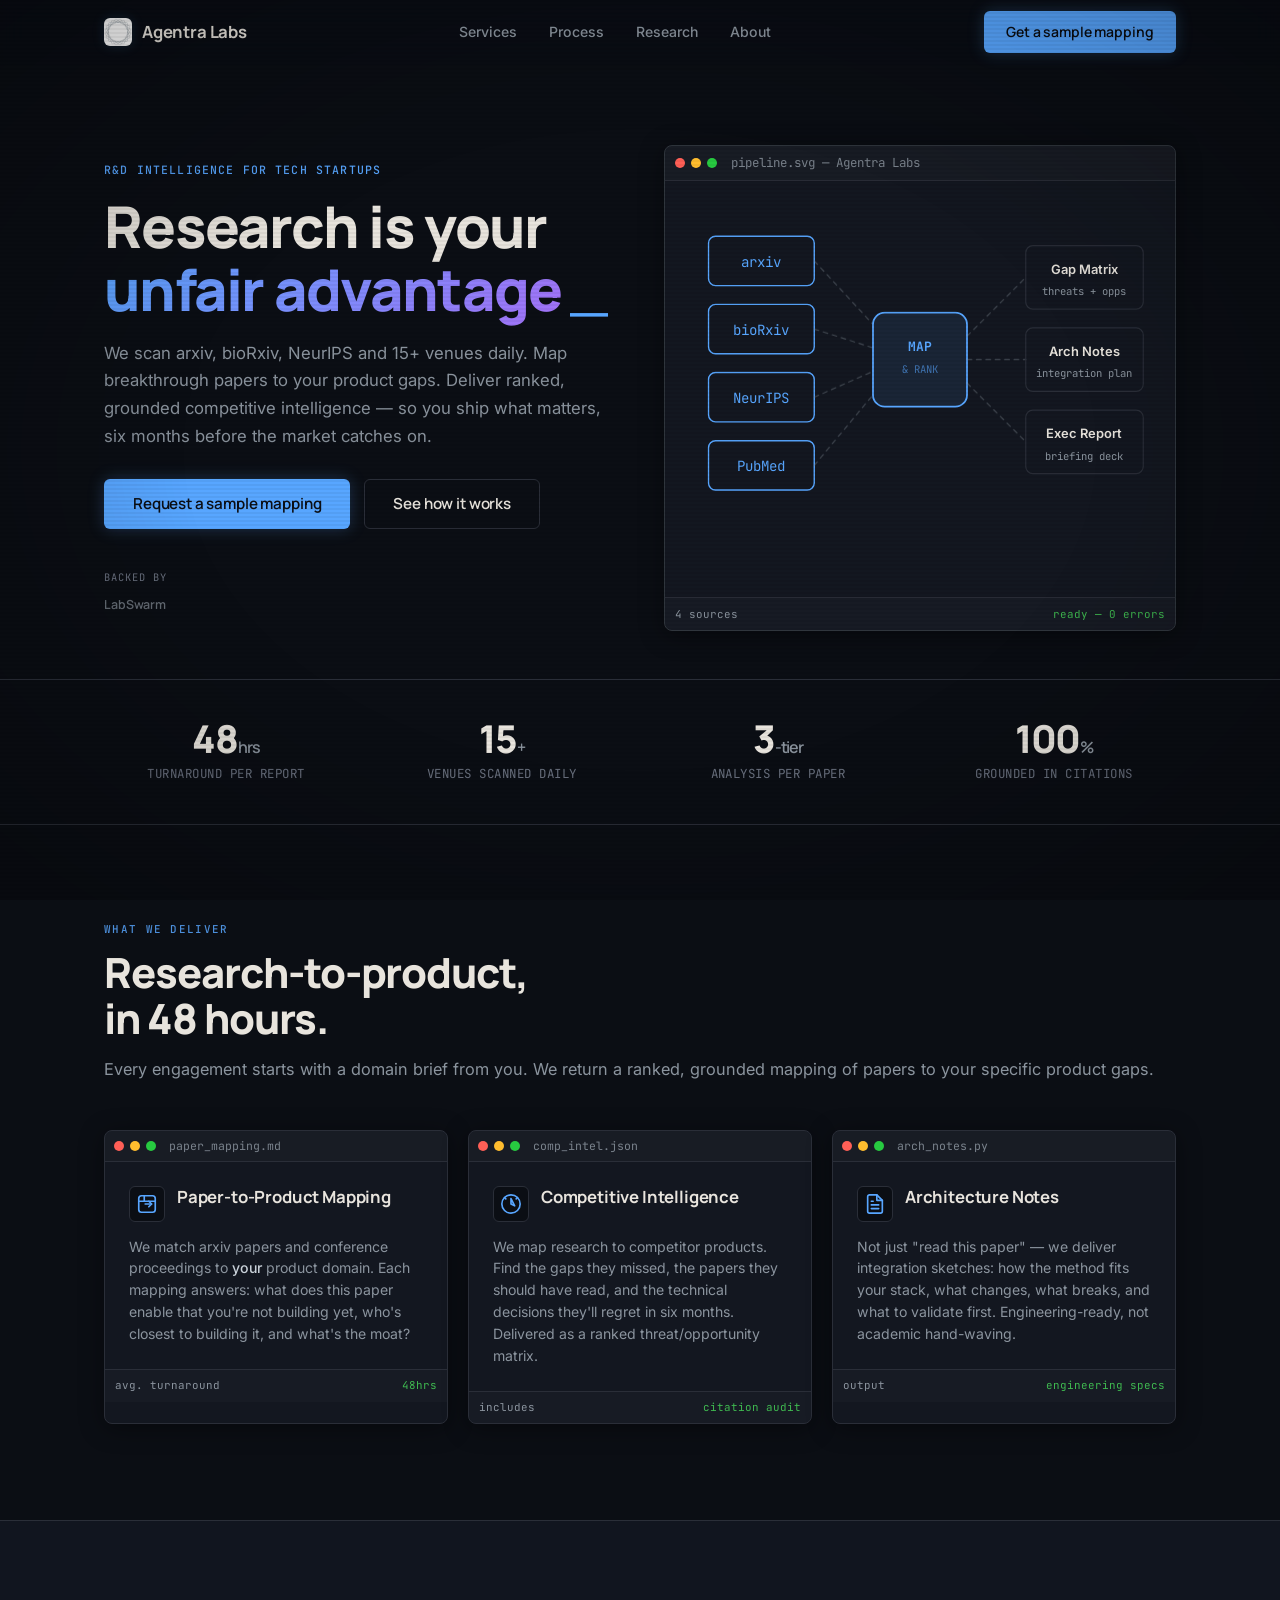
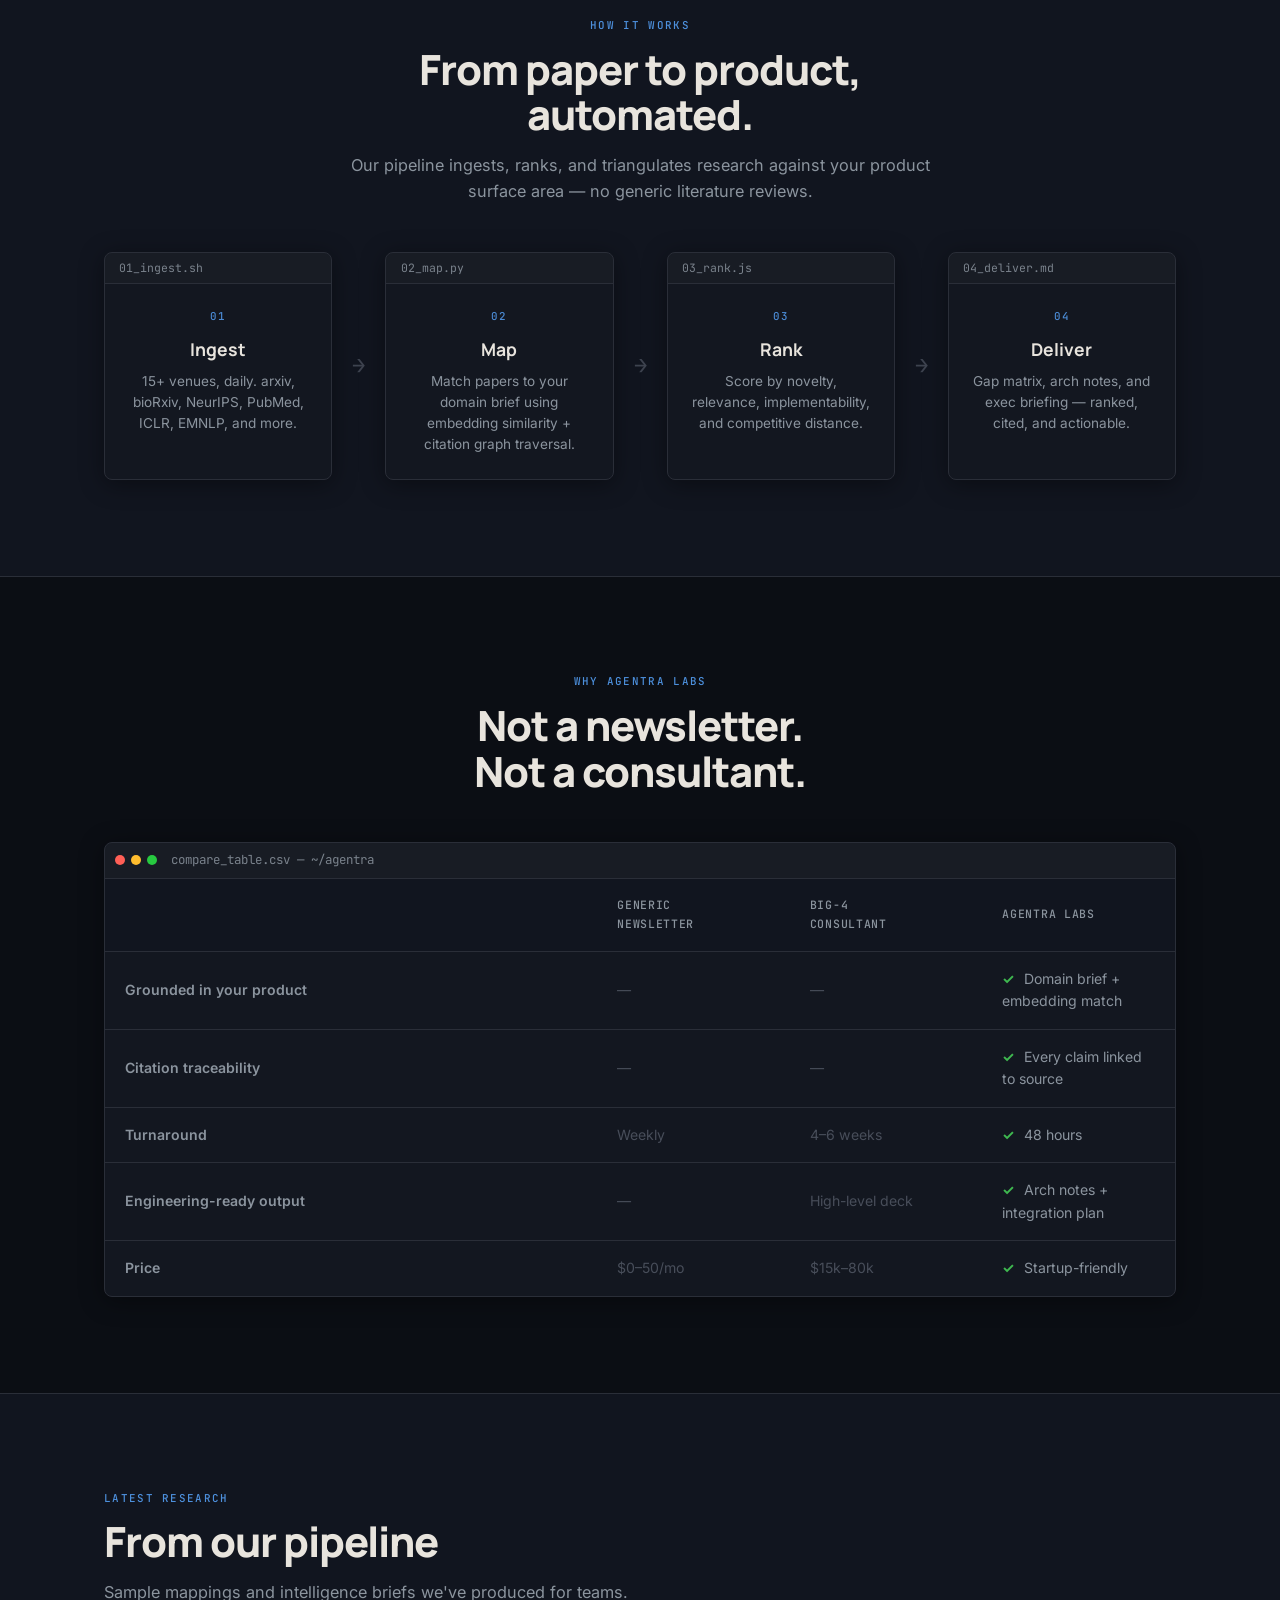
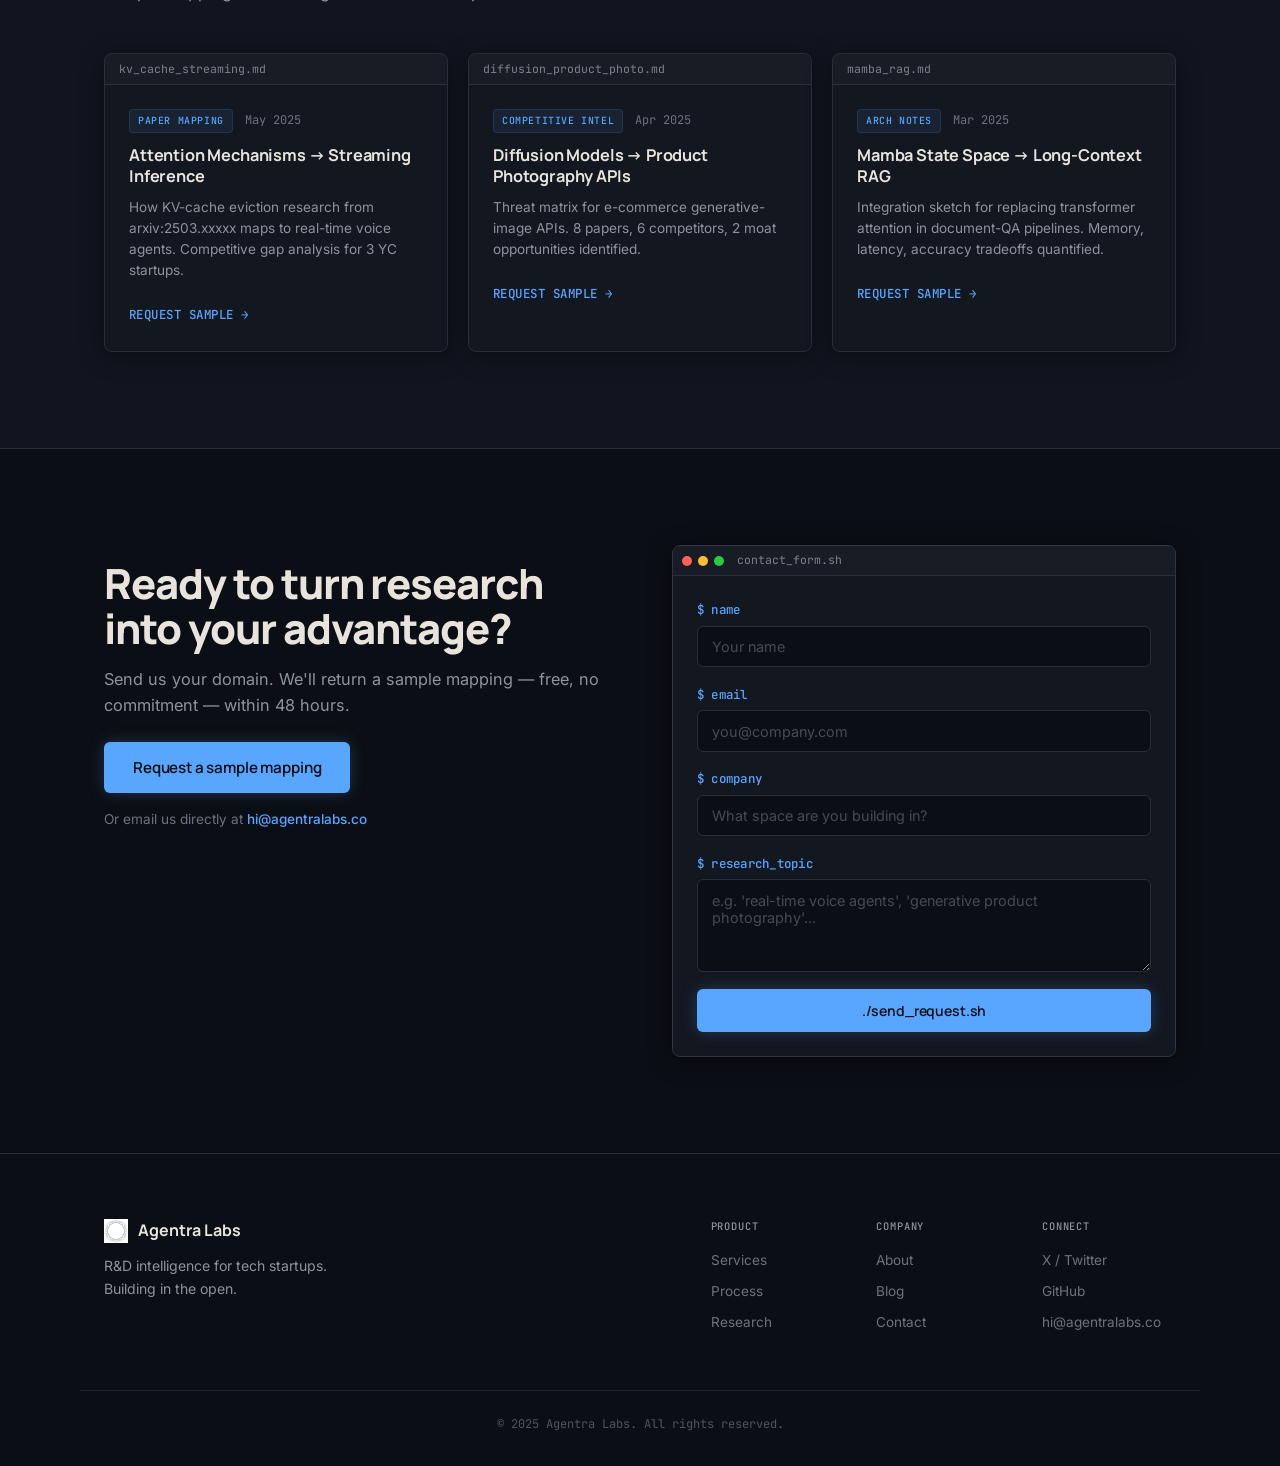
==== commit 5acd4ba8: "Refine hero trust and footer copy" ====
--- a/index.html
+++ b/index.html
@@ -18,11 +18,15 @@
 </head>
 <body>
 
+  <!-- Retro overlays -->
+  <div class="scanlines" aria-hidden="true"></div>
+  <div class="crt-vignette" aria-hidden="true"></div>
+
   <!-- Navigation -->
   <header class="nav" id="nav">
     <div class="nav__inner container">
       <a href="/" class="nav__logo">
-        <img src="logo.webp" alt="" class="nav__mark" width="32" height="32" />
+        <img src="logo.webp" alt="" class="nav__mark" width="28" height="28" />
         <span class="nav__word">Agentra Labs</span>
       </a>
       <nav class="nav__links">
@@ -47,7 +51,7 @@
         <p class="hero__kicker">R&D Intelligence for Tech Startups</p>
         <h1 class="hero__title">
           Research is your<br/>
-          <span class="gradient-text">unfair advantage.</span>
+          <span class="gradient-text">unfair advantage</span><span class="cursor-blink" aria-hidden="true">_</span>
         </h1>
         <p class="hero__lede">
           We scan arxiv, bioRxiv, NeurIPS and 15+ venues daily. Map breakthrough papers to your product gaps. Deliver ranked, grounded competitive intelligence — so you ship what matters, six months before the market catches on.
@@ -57,67 +61,74 @@
           <a href="#process" class="btn btn--ghost btn--lg">See how it works</a>
         </div>
         <div class="hero__trust">
-          <span class="hero__trust-label">Trusted by teams at</span>
+          <span class="hero__trust-label">Backed by</span>
           <div class="hero__trust-logos">
-            <span class="trust-logo">YC SSS India '26</span>
-            <span class="trust-logo">Agentra Labs</span>
             <span class="trust-logo">LabSwarm</span>
           </div>
         </div>
       </div>
       <div class="hero__visual">
-        <div class="hero__pipeline">
-          <svg viewBox="0 0 400 320" class="pipeline-svg">
-            <!-- Source nodes -->
-            <g class="p-node" style="--d:0s">
-              <rect x="20" y="30" width="90" height="42" rx="8" fill="none" stroke="currentColor" stroke-width="1.2"/>
-              <text x="65" y="56" text-anchor="middle" font-family="JetBrains Mono,monospace" font-size="12" fill="currentColor">arxiv</text>
-            </g>
-            <g class="p-node" style="--d:.15s">
-              <rect x="20" y="88" width="90" height="42" rx="8" fill="none" stroke="currentColor" stroke-width="1.2"/>
-              <text x="65" y="114" text-anchor="middle" font-family="JetBrains Mono,monospace" font-size="12" fill="currentColor">bioRxiv</text>
-            </g>
-            <g class="p-node" style="--d:.3s">
-              <rect x="20" y="146" width="90" height="42" rx="8" fill="none" stroke="currentColor" stroke-width="1.2"/>
-              <text x="65" y="172" text-anchor="middle" font-family="JetBrains Mono,monospace" font-size="12" fill="currentColor">NeurIPS</text>
-            </g>
-            <g class="p-node" style="--d:.45s">
-              <rect x="20" y="204" width="90" height="42" rx="8" fill="none" stroke="currentColor" stroke-width="1.2"/>
-              <text x="65" y="230" text-anchor="middle" font-family="JetBrains Mono,monospace" font-size="12" fill="currentColor">PubMed</text>
-            </g>
-            <!-- Connector lines to center -->
-            <line x1="110" y1="51" x2="160" y2="105" stroke="currentColor" stroke-width="1" opacity="0.25" stroke-linecap="round"/>
-            <line x1="110" y1="109" x2="160" y2="125" stroke="currentColor" stroke-width="1" opacity="0.25" stroke-linecap="round"/>
-            <line x1="110" y1="167" x2="160" y2="145" stroke="currentColor" stroke-width="1" opacity="0.25" stroke-linecap="round"/>
-            <line x1="110" y1="225" x2="160" y2="165" stroke="currentColor" stroke-width="1" opacity="0.25" stroke-linecap="round"/>
-            <!-- Center processor -->
-            <g class="p-node p-node--core" style="--d:.6s">
-              <rect x="160" y="95" width="80" height="80" rx="14" fill="var(--accent)" opacity="0.12"/>
-              <rect x="160" y="95" width="80" height="80" rx="14" fill="none" stroke="var(--accent)" stroke-width="2"/>
-              <text x="200" y="128" text-anchor="middle" font-family="JetBrains Mono,monospace" font-size="11" fill="var(--accent)" font-weight="700">MAP</text>
-              <text x="200" y="146" text-anchor="middle" font-family="JetBrains Mono,monospace" font-size="9" fill="var(--accent)" opacity="0.7">& RANK</text>
-            </g>
-            <!-- Lines to outputs -->
-            <line x1="240" y1="115" x2="290" y2="65" stroke="currentColor" stroke-width="1" opacity="0.25" stroke-linecap="round"/>
-            <line x1="240" y1="135" x2="290" y2="135" stroke="currentColor" stroke-width="1" opacity="0.25" stroke-linecap="round"/>
-            <line x1="240" y1="155" x2="290" y2="205" stroke="currentColor" stroke-width="1" opacity="0.25" stroke-linecap="round"/>
-            <!-- Output nodes -->
-            <g class="p-node" style="--d:.8s">
-              <rect x="290" y="38" width="100" height="54" rx="8" fill="var(--bg-card)" stroke="var(--border)" stroke-width="1"/>
-              <text x="340" y="62" text-anchor="middle" font-family="Inter,sans-serif" font-size="11" fill="currentColor" font-weight="600">Gap Matrix</text>
-              <text x="340" y="80" text-anchor="middle" font-family="JetBrains Mono,monospace" font-size="9" fill="var(--text-muted)">threats + opps</text>
-            </g>
-            <g class="p-node" style="--d:.95s">
-              <rect x="290" y="108" width="100" height="54" rx="8" fill="var(--bg-card)" stroke="var(--border)" stroke-width="1"/>
-              <text x="340" y="132" text-anchor="middle" font-family="Inter,sans-serif" font-size="11" fill="currentColor" font-weight="600">Arch Notes</text>
-              <text x="340" y="150" text-anchor="middle" font-family="JetBrains Mono,monospace" font-size="9" fill="var(--text-muted)">integration plan</text>
-            </g>
-            <g class="p-node" style="--d:1.1s">
-              <rect x="290" y="178" width="100" height="54" rx="8" fill="var(--bg-card)" stroke="var(--border)" stroke-width="1"/>
-              <text x="340" y="202" text-anchor="middle" font-family="Inter,sans-serif" font-size="11" fill="currentColor" font-weight="600">Exec Report</text>
-              <text x="340" y="220" text-anchor="middle" font-family="JetBrains Mono,monospace" font-size="9" fill="var(--text-muted)">briefing deck</text>
-            </g>
-          </svg>
+        <div class="window hero-window">
+          <div class="title-bar">
+            <div class="window-controls">
+              <span class="control close"></span>
+              <span class="control min"></span>
+              <span class="control max"></span>
+            </div>
+            <span class="title-bar__text">pipeline.svg — Agentra Labs</span>
+          </div>
+          <div class="window__content">
+            <svg viewBox="0 0 400 320" class="pipeline-svg">
+              <g class="p-node" style="--d:0s">
+                <rect x="20" y="30" width="90" height="42" rx="6" fill="none" stroke="var(--accent)" stroke-width="1.2"/>
+                <text x="65" y="56" text-anchor="middle" font-family="JetBrains Mono,monospace" font-size="12" fill="var(--accent)">arxiv</text>
+              </g>
+              <g class="p-node" style="--d:.15s">
+                <rect x="20" y="88" width="90" height="42" rx="6" fill="none" stroke="var(--accent)" stroke-width="1.2"/>
+                <text x="65" y="114" text-anchor="middle" font-family="JetBrains Mono,monospace" font-size="12" fill="var(--accent)">bioRxiv</text>
+              </g>
+              <g class="p-node" style="--d:.3s">
+                <rect x="20" y="146" width="90" height="42" rx="6" fill="none" stroke="var(--accent)" stroke-width="1.2"/>
+                <text x="65" y="172" text-anchor="middle" font-family="JetBrains Mono,monospace" font-size="12" fill="var(--accent)">NeurIPS</text>
+              </g>
+              <g class="p-node" style="--d:.45s">
+                <rect x="20" y="204" width="90" height="42" rx="6" fill="none" stroke="var(--accent)" stroke-width="1.2"/>
+                <text x="65" y="230" text-anchor="middle" font-family="JetBrains Mono,monospace" font-size="12" fill="var(--accent)">PubMed</text>
+              </g>
+              <line x1="110" y1="51" x2="160" y2="105" stroke="var(--text-dim)" stroke-width="1" opacity="0.4" stroke-linecap="round" stroke-dasharray="4 4"/>
+              <line x1="110" y1="109" x2="160" y2="125" stroke="var(--text-dim)" stroke-width="1" opacity="0.4" stroke-linecap="round" stroke-dasharray="4 4"/>
+              <line x1="110" y1="167" x2="160" y2="145" stroke="var(--text-dim)" stroke-width="1" opacity="0.4" stroke-linecap="round" stroke-dasharray="4 4"/>
+              <line x1="110" y1="225" x2="160" y2="165" stroke="var(--text-dim)" stroke-width="1" opacity="0.4" stroke-linecap="round" stroke-dasharray="4 4"/>
+              <g class="p-node p-node--core" style="--d:.6s">
+                <rect x="160" y="95" width="80" height="80" rx="10" fill="var(--accent)" opacity="0.1"/>
+                <rect x="160" y="95" width="80" height="80" rx="10" fill="none" stroke="var(--accent)" stroke-width="1.5"/>
+                <text x="200" y="128" text-anchor="middle" font-family="JetBrains Mono,monospace" font-size="11" fill="var(--accent)" font-weight="700">MAP</text>
+                <text x="200" y="146" text-anchor="middle" font-family="JetBrains Mono,monospace" font-size="9" fill="var(--accent)" opacity="0.6">& RANK</text>
+              </g>
+              <line x1="240" y1="115" x2="290" y2="65" stroke="var(--text-dim)" stroke-width="1" opacity="0.4" stroke-linecap="round" stroke-dasharray="4 4"/>
+              <line x1="240" y1="135" x2="290" y2="135" stroke="var(--text-dim)" stroke-width="1" opacity="0.4" stroke-linecap="round" stroke-dasharray="4 4"/>
+              <line x1="240" y1="155" x2="290" y2="205" stroke="var(--text-dim)" stroke-width="1" opacity="0.4" stroke-linecap="round" stroke-dasharray="4 4"/>
+              <g class="p-node" style="--d:.8s">
+                <rect x="290" y="38" width="100" height="54" rx="6" fill="none" stroke="var(--border)" stroke-width="1"/>
+                <text x="340" y="62" text-anchor="middle" font-family="Inter,sans-serif" font-size="11" fill="var(--text)" font-weight="600">Gap Matrix</text>
+                <text x="340" y="80" text-anchor="middle" font-family="JetBrains Mono,monospace" font-size="9" fill="var(--text-dim)">threats + opps</text>
+              </g>
+              <g class="p-node" style="--d:.95s">
+                <rect x="290" y="108" width="100" height="54" rx="6" fill="none" stroke="var(--border)" stroke-width="1"/>
+                <text x="340" y="132" text-anchor="middle" font-family="Inter,sans-serif" font-size="11" fill="var(--text)" font-weight="600">Arch Notes</text>
+                <text x="340" y="150" text-anchor="middle" font-family="JetBrains Mono,monospace" font-size="9" fill="var(--text-dim)">integration plan</text>
+              </g>
+              <g class="p-node" style="--d:1.1s">
+                <rect x="290" y="178" width="100" height="54" rx="6" fill="none" stroke="var(--border)" stroke-width="1"/>
+                <text x="340" y="202" text-anchor="middle" font-family="Inter,sans-serif" font-size="11" fill="var(--text)" font-weight="600">Exec Report</text>
+                <text x="340" y="220" text-anchor="middle" font-family="JetBrains Mono,monospace" font-size="9" fill="var(--text-dim)">briefing deck</text>
+              </g>
+            </svg>
+          </div>
+          <div class="status-bar">
+            <span>4 sources</span>
+            <span class="status-bar__right">ready — 0 errors</span>
+          </div>
         </div>
       </div>
     </div>
@@ -154,41 +165,80 @@
         <p class="section-lede">Every engagement starts with a domain brief from you. We return a ranked, grounded mapping of papers to your specific product gaps.</p>
       </header>
       <div class="services__grid">
-        <article class="service-card">
-          <div class="service-card__top">
-            <div class="service-card__icon">
-              <svg width="24" height="24" viewBox="0 0 24 24" fill="none" stroke="currentColor" stroke-width="1.8" stroke-linecap="round" stroke-linejoin="round"><rect x="3" y="3" width="18" height="18" rx="3"/><line x1="3" y1="9" x2="21" y2="9"/><line x1="9" y1="3" x2="9" y2="9"/><polyline points="14 15 17 12 14 9"/><line x1="17" y1="12" x2="10" y2="12"/></svg>
-            </div>
-            <h3 class="service-card__title">Paper-to-Product Mapping</h3>
-          </div>
-          <p class="service-card__desc">We match arxiv papers and conference proceedings to <em>your</em> product domain. Each mapping answers: what does this paper enable that you're not building yet, who's closest to building it, and what's the moat?</p>
-          <span class="service-card__meta">avg. turnaround: 48hrs</span>
+        <article class="service-card window">
+          <div class="title-bar title-bar--sm">
+            <div class="window-controls">
+              <span class="control close"></span>
+              <span class="control min"></span>
+              <span class="control max"></span>
+            </div>
+            <span class="title-bar__text">paper_mapping.md</span>
+          </div>
+          <div class="window__content">
+            <div class="service-card__top">
+              <div class="service-card__icon">
+                <svg width="22" height="22" viewBox="0 0 24 24" fill="none" stroke="currentColor" stroke-width="1.8" stroke-linecap="round" stroke-linejoin="round"><rect x="3" y="3" width="18" height="18" rx="3"/><line x1="3" y1="9" x2="21" y2="9"/><line x1="9" y1="3" x2="9" y2="9"/><polyline points="14 15 17 12 14 9"/><line x1="17" y1="12" x2="10" y2="12"/></svg>
+              </div>
+              <h3 class="service-card__title">Paper-to-Product Mapping</h3>
+            </div>
+            <p class="service-card__desc">We match arxiv papers and conference proceedings to <em>your</em> product domain. Each mapping answers: what does this paper enable that you're not building yet, who's closest to building it, and what's the moat?</p>
+          </div>
+          <div class="status-bar">
+            <span>avg. turnaround</span>
+            <span class="status-bar__right">48hrs</span>
+          </div>
         </article>
-        <article class="service-card">
-          <div class="service-card__top">
-            <div class="service-card__icon">
-              <svg width="24" height="24" viewBox="0 0 24 24" fill="none" stroke="currentColor" stroke-width="1.8" stroke-linecap="round" stroke-linejoin="round"><circle cx="12" cy="12" r="10"/><polygon points="12 6 12 12 16 14"/><line x1="4.93" y1="4.93" x2="6.34" y2="6.34"/><line x1="19.07" y1="4.93" x2="17.66" y2="6.34"/></svg>
-            </div>
-            <h3 class="service-card__title">Competitive Intelligence</h3>
-          </div>
-          <p class="service-card__desc">We map research to competitor products. Find the gaps they missed, the papers they should have read, and the technical decisions they'll regret in six months. Delivered as a ranked threat/opportunity matrix.</p>
-          <span class="service-card__meta">includes citation audit</span>
+        <article class="service-card window">
+          <div class="title-bar title-bar--sm">
+            <div class="window-controls">
+              <span class="control close"></span>
+              <span class="control min"></span>
+              <span class="control max"></span>
+            </div>
+            <span class="title-bar__text">comp_intel.json</span>
+          </div>
+          <div class="window__content">
+            <div class="service-card__top">
+              <div class="service-card__icon">
+                <svg width="22" height="22" viewBox="0 0 24 24" fill="none" stroke="currentColor" stroke-width="1.8" stroke-linecap="round" stroke-linejoin="round"><circle cx="12" cy="12" r="10"/><polygon points="12 6 12 12 16 14"/><line x1="4.93" y1="4.93" x2="6.34" y2="6.34"/><line x1="19.07" y1="4.93" x2="17.66" y2="6.34"/></svg>
+              </div>
+              <h3 class="service-card__title">Competitive Intelligence</h3>
+            </div>
+            <p class="service-card__desc">We map research to competitor products. Find the gaps they missed, the papers they should have read, and the technical decisions they'll regret in six months. Delivered as a ranked threat/opportunity matrix.</p>
+          </div>
+          <div class="status-bar">
+            <span>includes</span>
+            <span class="status-bar__right">citation audit</span>
+          </div>
         </article>
-        <article class="service-card">
-          <div class="service-card__top">
-            <div class="service-card__icon">
-              <svg width="24" height="24" viewBox="0 0 24 24" fill="none" stroke="currentColor" stroke-width="1.8" stroke-linecap="round" stroke-linejoin="round"><path d="M14 2H6a2 2 0 0 0-2 2v16a2 2 0 0 0 2 2h12a2 2 0 0 0 2-2V8z"/><polyline points="14 2 14 8 20 8"/><line x1="16" y1="13" x2="8" y2="13"/><line x1="16" y1="17" x2="8" y2="17"/><polyline points="10 9 9 9 8 9"/></svg>
-            </div>
-            <h3 class="service-card__title">Architecture Notes</h3>
-          </div>
-          <p class="service-card__desc">Not just "read this paper" — we deliver integration sketches: how the method fits your stack, what changes, what breaks, and what to validate first. Engineering-ready, not academic hand-waving.</p>
-          <span class="service-card__meta">engineering-ready specs</span>
+        <article class="service-card window">
+          <div class="title-bar title-bar--sm">
+            <div class="window-controls">
+              <span class="control close"></span>
+              <span class="control min"></span>
+              <span class="control max"></span>
+            </div>
+            <span class="title-bar__text">arch_notes.py</span>
+          </div>
+          <div class="window__content">
+            <div class="service-card__top">
+              <div class="service-card__icon">
+                <svg width="22" height="22" viewBox="0 0 24 24" fill="none" stroke="currentColor" stroke-width="1.8" stroke-linecap="round" stroke-linejoin="round"><path d="M14 2H6a2 2 0 0 0-2 2v16a2 2 0 0 0 2 2h12a2 2 0 0 0 2-2V8z"/><polyline points="14 2 14 8 20 8"/><line x1="16" y1="13" x2="8" y2="13"/><line x1="16" y1="17" x2="8" y2="17"/><polyline points="10 9 9 9 8 9"/></svg>
+              </div>
+              <h3 class="service-card__title">Architecture Notes</h3>
+            </div>
+            <p class="service-card__desc">Not just "read this paper" — we deliver integration sketches: how the method fits your stack, what changes, what breaks, and what to validate first. Engineering-ready, not academic hand-waving.</p>
+          </div>
+          <div class="status-bar">
+            <span>output</span>
+            <span class="status-bar__right">engineering specs</span>
+          </div>
         </article>
       </div>
     </div>
   </section>
 
-  <!-- Process / Architecture -->
+  <!-- Process -->
   <section id="process" class="process">
     <div class="container">
       <header class="section-header section-header--center">
@@ -198,89 +248,119 @@
       </header>
       <div class="process__viz">
         <div class="arch-flow">
-          <div class="arch-step">
-            <div class="arch-step__num">01</div>
-            <div class="arch-step__title">Ingest</div>
-            <div class="arch-step__desc">15+ venues, daily. arxiv, bioRxiv, NeurIPS, PubMed, ICLR, EMNLP, and more.</div>
+          <div class="arch-step window">
+            <div class="title-bar title-bar--sm">
+              <span class="title-bar__text">01_ingest.sh</span>
+            </div>
+            <div class="window__content">
+              <div class="arch-step__num">01</div>
+              <div class="arch-step__title">Ingest</div>
+              <div class="arch-step__desc">15+ venues, daily. arxiv, bioRxiv, NeurIPS, PubMed, ICLR, EMNLP, and more.</div>
+            </div>
           </div>
           <div class="arch-arrow">→</div>
-          <div class="arch-step">
-            <div class="arch-step__num">02</div>
-            <div class="arch-step__title">Map</div>
-            <div class="arch-step__desc">Match papers to your domain brief using embedding similarity + citation graph traversal.</div>
+          <div class="arch-step window">
+            <div class="title-bar title-bar--sm">
+              <span class="title-bar__text">02_map.py</span>
+            </div>
+            <div class="window__content">
+              <div class="arch-step__num">02</div>
+              <div class="arch-step__title">Map</div>
+              <div class="arch-step__desc">Match papers to your domain brief using embedding similarity + citation graph traversal.</div>
+            </div>
           </div>
           <div class="arch-arrow">→</div>
-          <div class="arch-step">
-            <div class="arch-step__num">03</div>
-            <div class="arch-step__title">Rank</div>
-            <div class="arch-step__desc">Score by novelty, relevance, implementability, and competitive distance.</div>
+          <div class="arch-step window">
+            <div class="title-bar title-bar--sm">
+              <span class="title-bar__text">03_rank.js</span>
+            </div>
+            <div class="window__content">
+              <div class="arch-step__num">03</div>
+              <div class="arch-step__title">Rank</div>
+              <div class="arch-step__desc">Score by novelty, relevance, implementability, and competitive distance.</div>
+            </div>
           </div>
           <div class="arch-arrow">→</div>
-          <div class="arch-step">
-            <div class="arch-step__num">04</div>
-            <div class="arch-step__title">Deliver</div>
-            <div class="arch-step__desc">Gap matrix, arch notes, and exec briefing — ranked, cited, and actionable.</div>
-          </div>
-        </div>
-      </div>
-    </div>
-  </section>
-
-  <!-- Comparison / Why us -->
+          <div class="arch-step window">
+            <div class="title-bar title-bar--sm">
+              <span class="title-bar__text">04_deliver.md</span>
+            </div>
+            <div class="window__content">
+              <div class="arch-step__num">04</div>
+              <div class="arch-step__title">Deliver</div>
+              <div class="arch-step__desc">Gap matrix, arch notes, and exec briefing — ranked, cited, and actionable.</div>
+            </div>
+          </div>
+        </div>
+      </div>
+    </div>
+  </section>
+
+  <!-- Comparison -->
   <section class="comparison">
     <div class="container">
       <header class="section-header section-header--center">
         <p class="section-kicker">Why Agentra Labs</p>
         <h2 class="section-title">Not a newsletter.<br/>Not a consultant.</h2>
       </header>
-      <div class="compare-table-wrap">
-        <table class="compare-table">
-          <thead>
-            <tr>
-              <th></th>
-              <th class="compare-table__col">Generic<br/>Newsletter</th>
-              <th class="compare-table__col">Big-4<br/>Consultant</th>
-              <th class="compare-table__col compare-table__col--us">Agentra Labs</th>
-            </tr>
-          </thead>
-          <tbody>
-            <tr>
-              <td class="compare-table__feature">Grounded in your product</td>
-              <td><span class="compare-x">—</span></td>
-              <td><span class="compare-x">—</span></td>
-              <td><span class="compare-check">✓</span> Domain brief + embedding match</td>
-            </tr>
-            <tr>
-              <td class="compare-table__feature">Citation traceability</td>
-              <td><span class="compare-x">—</span></td>
-              <td><span class="compare-x">—</span></td>
-              <td><span class="compare-check">✓</span> Every claim linked to source</td>
-            </tr>
-            <tr>
-              <td class="compare-table__feature">Turnaround</td>
-              <td><span class="compare-x">Weekly</span></td>
-              <td><span class="compare-x">4–6 weeks</span></td>
-              <td><span class="compare-check">✓</span> 48 hours</td>
-            </tr>
-            <tr>
-              <td class="compare-table__feature">Engineering-ready output</td>
-              <td><span class="compare-x">—</span></td>
-              <td><span class="compare-x">High-level deck</span></td>
-              <td><span class="compare-check">✓</span> Arch notes + integration plan</td>
-            </tr>
-            <tr>
-              <td class="compare-table__feature">Price</td>
-              <td><span class="compare-x">$0–50/mo</span></td>
-              <td><span class="compare-x">$15k–80k</span></td>
-              <td><span class="compare-check">✓</span> Startup-friendly</td>
-            </tr>
-          </tbody>
-        </table>
-      </div>
-    </div>
-  </section>
-
-  <!-- Research / Blog cards -->
+      <div class="compare-table-wrap window">
+        <div class="title-bar">
+          <div class="window-controls">
+            <span class="control close"></span>
+            <span class="control min"></span>
+            <span class="control max"></span>
+          </div>
+          <span class="title-bar__text">compare_table.csv — ~/agentra</span>
+        </div>
+        <div class="window__content window__content--flush">
+          <table class="compare-table">
+            <thead>
+              <tr>
+                <th></th>
+                <th class="compare-table__col">Generic<br/>Newsletter</th>
+                <th class="compare-table__col">Big-4<br/>Consultant</th>
+                <th class="compare-table__col compare-table__col--us">Agentra Labs</th>
+              </tr>
+            </thead>
+            <tbody>
+              <tr>
+                <td class="compare-table__feature">Grounded in your product</td>
+                <td><span class="compare-x">—</span></td>
+                <td><span class="compare-x">—</span></td>
+                <td><span class="compare-check">✓</span> Domain brief + embedding match</td>
+              </tr>
+              <tr>
+                <td class="compare-table__feature">Citation traceability</td>
+                <td><span class="compare-x">—</span></td>
+                <td><span class="compare-x">—</span></td>
+                <td><span class="compare-check">✓</span> Every claim linked to source</td>
+              </tr>
+              <tr>
+                <td class="compare-table__feature">Turnaround</td>
+                <td><span class="compare-x">Weekly</span></td>
+                <td><span class="compare-x">4–6 weeks</span></td>
+                <td><span class="compare-check">✓</span> 48 hours</td>
+              </tr>
+              <tr>
+                <td class="compare-table__feature">Engineering-ready output</td>
+                <td><span class="compare-x">—</span></td>
+                <td><span class="compare-x">High-level deck</span></td>
+                <td><span class="compare-check">✓</span> Arch notes + integration plan</td>
+              </tr>
+              <tr>
+                <td class="compare-table__feature">Price</td>
+                <td><span class="compare-x">$0–50/mo</span></td>
+                <td><span class="compare-x">$15k–80k</span></td>
+                <td><span class="compare-check">✓</span> Startup-friendly</td>
+              </tr>
+            </tbody>
+          </table>
+        </div>
+      </div>
+    </div>
+  </section>
+
+  <!-- Research -->
   <section id="research" class="research">
     <div class="container">
       <header class="section-header">
@@ -289,38 +369,53 @@
         <p class="section-lede">Sample mappings and intelligence briefs we've produced for teams.</p>
       </header>
       <div class="research__grid">
-        <article class="research-card">
-          <div class="research-card__meta">
-            <span class="tag">Paper Mapping</span>
-            <span class="date">May 2025</span>
-          </div>
-          <h3 class="research-card__title">Attention Mechanisms → Streaming Inference</h3>
-          <p class="research-card__desc">How KV-cache eviction research from arxiv:2503.xxxxx maps to real-time voice agents. Competitive gap analysis for 3 YC startups.</p>
-          <a href="mailto:hi@agentralabs.co" class="research-card__link">Request sample →</a>
+        <article class="research-card window">
+          <div class="title-bar title-bar--sm">
+            <span class="title-bar__text">kv_cache_streaming.md</span>
+          </div>
+          <div class="window__content">
+            <div class="research-card__meta">
+              <span class="tag">Paper Mapping</span>
+              <span class="date">May 2025</span>
+            </div>
+            <h3 class="research-card__title">Attention Mechanisms → Streaming Inference</h3>
+            <p class="research-card__desc">How KV-cache eviction research from arxiv:2503.xxxxx maps to real-time voice agents. Competitive gap analysis for 3 YC startups.</p>
+            <a href="mailto:hi@agentralabs.co" class="research-card__link">Request sample →</a>
+          </div>
         </article>
-        <article class="research-card">
-          <div class="research-card__meta">
-            <span class="tag">Competitive Intel</span>
-            <span class="date">Apr 2025</span>
-          </div>
-          <h3 class="research-card__title">Diffusion Models → Product Photography APIs</h3>
-          <p class="research-card__desc">Threat matrix for e-commerce generative-image APIs. 8 papers, 6 competitors, 2 moat opportunities identified.</p>
-          <a href="mailto:hi@agentralabs.co" class="research-card__link">Request sample →</a>
+        <article class="research-card window">
+          <div class="title-bar title-bar--sm">
+            <span class="title-bar__text">diffusion_product_photo.md</span>
+          </div>
+          <div class="window__content">
+            <div class="research-card__meta">
+              <span class="tag">Competitive Intel</span>
+              <span class="date">Apr 2025</span>
+            </div>
+            <h3 class="research-card__title">Diffusion Models → Product Photography APIs</h3>
+            <p class="research-card__desc">Threat matrix for e-commerce generative-image APIs. 8 papers, 6 competitors, 2 moat opportunities identified.</p>
+            <a href="mailto:hi@agentralabs.co" class="research-card__link">Request sample →</a>
+          </div>
         </article>
-        <article class="research-card">
-          <div class="research-card__meta">
-            <span class="tag">Arch Notes</span>
-            <span class="date">Mar 2025</span>
-          </div>
-          <h3 class="research-card__title">Mamba State Space → Long-Context RAG</h3>
-          <p class="research-card__desc">Integration sketch for replacing transformer attention in document-QA pipelines. Memory, latency, accuracy tradeoffs quantified.</p>
-          <a href="mailto:hi@agentralabs.co" class="research-card__link">Request sample →</a>
+        <article class="research-card window">
+          <div class="title-bar title-bar--sm">
+            <span class="title-bar__text">mamba_rag.md</span>
+          </div>
+          <div class="window__content">
+            <div class="research-card__meta">
+              <span class="tag">Arch Notes</span>
+              <span class="date">Mar 2025</span>
+            </div>
+            <h3 class="research-card__title">Mamba State Space → Long-Context RAG</h3>
+            <p class="research-card__desc">Integration sketch for replacing transformer attention in document-QA pipelines. Memory, latency, accuracy tradeoffs quantified.</p>
+            <a href="mailto:hi@agentralabs.co" class="research-card__link">Request sample →</a>
+          </div>
         </article>
       </div>
     </div>
   </section>
 
-  <!-- CTA / Contact -->
+  <!-- CTA -->
   <section id="about" class="cta">
     <div class="container cta__grid">
       <div class="cta__copy">
@@ -331,26 +426,36 @@
         </div>
         <p class="cta__small">Or email us directly at <a href="mailto:hi@agentralabs.co">hi@agentralabs.co</a></p>
       </div>
-      <div class="cta__form-card">
-        <form class="contact-form" action="mailto:hi@agentralabs.co" method="post" enctype="text/plain">
-          <div class="form-row">
-            <label class="form-label">Name</label>
-            <input type="text" name="name" class="form-input" placeholder="Your name" required />
-          </div>
-          <div class="form-row">
-            <label class="form-label">Email</label>
-            <input type="email" name="email" class="form-input" placeholder="you@company.com" required />
-          </div>
-          <div class="form-row">
-            <label class="form-label">Company / Domain</label>
-            <input type="text" name="company" class="form-input" placeholder="What space are you building in?" required />
-          </div>
-          <div class="form-row">
-            <label class="form-label">What are you researching?</label>
-            <textarea name="message" class="form-input form-textarea" rows="4" placeholder="e.g. 'real-time voice agents', 'generative product photography'..."></textarea>
-          </div>
-          <button type="submit" class="btn btn--primary btn--block">Send request</button>
-        </form>
+      <div class="cta__form-card window">
+        <div class="title-bar title-bar--sm">
+          <div class="window-controls">
+            <span class="control close"></span>
+            <span class="control min"></span>
+            <span class="control max"></span>
+          </div>
+          <span class="title-bar__text">contact_form.sh</span>
+        </div>
+        <div class="window__content">
+          <form class="contact-form" action="mailto:hi@agentralabs.co" method="post" enctype="text/plain">
+            <div class="form-row">
+              <label class="form-label">$ name</label>
+              <input type="text" name="name" class="form-input" placeholder="Your name" required />
+            </div>
+            <div class="form-row">
+              <label class="form-label">$ email</label>
+              <input type="email" name="email" class="form-input" placeholder="you@company.com" required />
+            </div>
+            <div class="form-row">
+              <label class="form-label">$ company</label>
+              <input type="text" name="company" class="form-input" placeholder="What space are you building in?" required />
+            </div>
+            <div class="form-row">
+              <label class="form-label">$ research_topic</label>
+              <textarea name="message" class="form-input form-textarea" rows="4" placeholder="e.g. 'real-time voice agents', 'generative product photography'..."></textarea>
+            </div>
+            <button type="submit" class="btn btn--primary btn--block">./send_request.sh</button>
+          </form>
+        </div>
       </div>
     </div>
   </section>
@@ -360,10 +465,10 @@
     <div class="container footer__grid">
       <div class="footer__brand">
         <a href="/" class="footer__logo">
-          <img src="logo.webp" alt="" width="28" height="28" />
+          <img src="logo.webp" alt="" width="24" height="24" />
           <span>Agentra Labs</span>
         </a>
-        <p class="footer__tagline">R&D intelligence for tech startups.<br/>YC SSS India '26.</p>
+        <p class="footer__tagline">R&D intelligence for tech startups.<br/>Building in the open.</p>
       </div>
       <div class="footer__links">
         <div class="footer__col">
--- a/styles.css
+++ b/styles.css
@@ -1,39 +1,36 @@
 /* ========================================================================
-   Agentra Labs — Design System v2
-   Light/cream base, dark accents, modern AI-company aesthetic.
+   Agentra Labs — Retro-Modern Terminal Blend
+   50% retro OS vibes + 40% modern layout + 10% YC minimal
    ======================================================================== */
 
 :root {
-  --bg:        #FBF9F6;
-  --bg-2:      #F4F1EC;
-  --bg-dark:   #0B0E14;
-  --bg-dark-2: #131720;
-  --text:      #111111;
-  --text-2:    #2A2A2A;
-  --text-muted:#6B6B6B;
-  --text-light:#E8E4DD;
-  --text-light-muted:#9A948A;
-  --border:    #E5E0D8;
-  --border-2:  #D6D0C6;
-  --border-dark:#2A2E38;
-  --accent:    #4F6EF7;
-  --accent-2:  #3B56E0;
-  --accent-glow: rgba(79,110,247,0.12);
+  --bg:        #0B0E14;
+  --bg-2:      #11151F;
+  --bg-window: #131720;
+  --text:      #E8E4DD;
+  --text-2:    #C9D1D9;
+  --text-dim:  #8B949E;
+  --text-muted:#6B7280;
+  --border:    #2A2E38;
+  --border-2:  #30363d;
+  --accent:    #58A6FF;
+  --accent-2:  #4F6EF7;
+  --accent-glow: rgba(88,166,255,0.25);
   --accent-warm:#E07B39;
-  --success:   #2DA44E;
-
-  --font-heading: 'Manrope', -apple-system, BlinkMacSystemFont, sans-serif;
-  --font-body:    'Inter', -apple-system, BlinkMacSystemFont, sans-serif;
+  --success:   #3FB950;
+  --warning:   #D29922;
+  --error:     #F85149;
+
+  --font-heading: 'Manrope', -apple-system, sans-serif;
+  --font-body:    'Inter', -apple-system, sans-serif;
   --font-mono:    'JetBrains Mono', SFMono-Regular, monospace;
 
   --max-w: 1120px;
-  --radius-sm: 8px;
-  --radius-md: 12px;
-  --radius-lg: 16px;
-  --shadow-sm: 0 1px 2px rgba(0,0,0,0.03);
-  --shadow-md: 0 4px 24px rgba(0,0,0,0.06);
-  --shadow-lg: 0 12px 40px rgba(0,0,0,0.08);
-  --shadow-glow: 0 2px 12px var(--accent-glow);
+  --radius-sm: 6px;
+  --radius-md: 8px;
+  --shadow-sm: 0 1px 2px rgba(0,0,0,0.2);
+  --shadow-md: 0 4px 24px rgba(0,0,0,0.4);
+  --shadow-lg: 0 12px 48px rgba(0,0,0,0.5);
 }
 
 *, *::before, *::after { margin:0; padding:0; box-sizing:border-box; }
@@ -47,17 +44,86 @@
   -webkit-font-smoothing:antialiased;
   -moz-osx-font-smoothing:grayscale;
   overflow-x:hidden;
+  position:relative;
+  min-height:100vh;
 }
 a { color:inherit; text-decoration:none; }
 img { display:block; max-width:100%; }
 
-::selection { background:var(--accent); color:#fff; }
+::selection { background:var(--accent); color:var(--bg); }
+
+/* CRT & Scanlines */
+.scanlines {
+  position:fixed; inset:0;
+  background:repeating-linear-gradient(0deg, transparent, transparent 2px, rgba(0,0,0,0.08) 2px, rgba(0,0,0,0.08) 4px);
+  pointer-events:none;
+  z-index:9999;
+  opacity:0.6;
+}
+.crt-vignette {
+  position:fixed; inset:0;
+  background:radial-gradient(ellipse at center, transparent 50%, rgba(0,0,0,0.25) 100%);
+  pointer-events:none;
+  z-index:9998;
+}
 
 .container {
   max-width:var(--max-w);
   margin:0 auto;
   padding:0 1.5rem;
 }
+
+/* ========================================================================
+   WINDOW FRAME (retro component)
+   ======================================================================== */
+.window {
+  background:var(--bg-window);
+  border:1px solid var(--border);
+  border-radius:var(--radius-md);
+  overflow:hidden;
+  box-shadow:var(--shadow-md);
+  transition:border-color .25s, box-shadow .25s;
+}
+.window:hover {
+  border-color:var(--border-2);
+  box-shadow:0 4px 32px rgba(88,166,255,0.06), var(--shadow-md);
+}
+.title-bar {
+  display:flex;
+  align-items:center;
+  gap:.5rem;
+  padding:.45rem .65rem;
+  background:rgba(255,255,255,0.02);
+  border-bottom:1px solid var(--border);
+  font-family:var(--font-mono);
+  font-size:.78rem;
+  color:var(--text-dim);
+}
+.title-bar--sm { padding:.35rem .55rem; font-size:.72rem; }
+.title-bar__text { margin-left:.35rem; opacity:.85; }
+.window-controls { display:flex; gap:6px; flex-shrink:0; }
+.control {
+  width:10px; height:10px;
+  border-radius:50%;
+  display:block;
+  flex-shrink:0;
+}
+.close  { background:#ff5f56; }
+.min    { background:#ffbd2e; }
+.max    { background:#27ca40; }
+.window__content { padding:1.5rem; }
+.window__content--flush { padding:0; }
+.status-bar {
+  display:flex;
+  justify-content:space-between;
+  padding:.45rem .65rem;
+  background:rgba(255,255,255,0.015);
+  border-top:1px solid var(--border);
+  font-family:var(--font-mono);
+  font-size:.68rem;
+  color:var(--text-dim);
+}
+.status-bar__right { color:var(--success); }
 
 /* ========================================================================
    BUTTONS
@@ -83,22 +149,23 @@
 .btn--block { width:100%; }
 .btn--primary {
   background:var(--accent);
-  color:#fff;
-  box-shadow:var(--shadow-glow);
+  color:var(--bg);
+  box-shadow:0 0 16px var(--accent-glow);
 }
 .btn--primary:hover {
-  background:var(--accent-2);
-  box-shadow:0 6px 24px rgba(79,110,247,0.25);
+  background:#79B8FF;
+  box-shadow:0 0 28px rgba(88,166,255,0.35);
   transform:translateY(-1px);
 }
 .btn--ghost {
   background:transparent;
   color:var(--text);
-  border-color:var(--border-2);
+  border-color:var(--border);
 }
 .btn--ghost:hover {
-  background:var(--bg-2);
-  border-color:var(--border);
+  border-color:var(--accent);
+  color:var(--accent);
+  box-shadow:0 0 12px rgba(88,166,255,0.08);
 }
 
 /* ========================================================================
@@ -108,7 +175,7 @@
   position:sticky;
   top:0;
   z-index:100;
-  background:rgba(251,249,246,0.85);
+  background:rgba(11,14,20,0.9);
   backdrop-filter:blur(14px) saturate(1.2);
   -webkit-backdrop-filter:blur(14px) saturate(1.2);
   border-bottom:1px solid transparent;
@@ -119,7 +186,7 @@
   display:flex;
   align-items:center;
   justify-content:space-between;
-  height:68px;
+  height:64px;
 }
 .nav__logo {
   display:flex;
@@ -129,17 +196,18 @@
   font-weight:700;
   font-size:1.05rem;
   letter-spacing:-.01em;
-}
-.nav__mark { width:30px; height:30px; border-radius:6px; }
+  color:var(--text);
+}
+.nav__mark { width:28px; height:28px; border-radius:6px; filter:drop-shadow(0 0 6px rgba(88,166,255,0.15)); }
 .nav__links {
   display:flex;
   gap:2rem;
-  font-size:.9rem;
-  font-weight:500;
-  color:var(--text-muted);
+  font-size:.88rem;
+  font-weight:500;
+  color:var(--text-dim);
 }
 .nav__links a { transition:color .2s; }
-.nav__links a:hover { color:var(--text); }
+.nav__links a:hover { color:var(--accent); }
 .nav__cta { display:flex; gap:.75rem; }
 .nav__toggle {
   display:none;
@@ -175,9 +243,9 @@
 }
 .hero__kicker {
   font-family:var(--font-mono);
-  font-size:.75rem;
-  font-weight:500;
-  letter-spacing:.08em;
+  font-size:.72rem;
+  font-weight:500;
+  letter-spacing:.1em;
   text-transform:uppercase;
   color:var(--accent);
   margin-bottom:1rem;
@@ -189,16 +257,25 @@
   line-height:1.08;
   letter-spacing:-.03em;
   margin-bottom:1.25rem;
+  color:var(--text);
 }
 .gradient-text {
-  background:linear-gradient(135deg, var(--accent) 0%, #8B5CF6 100%);
+  background:linear-gradient(135deg, var(--accent) 0%, #A371F7 100%);
   -webkit-background-clip:text;
   -webkit-text-fill-color:transparent;
   background-clip:text;
 }
+.cursor-blink {
+  animation:blink 1s step-end infinite;
+  color:var(--accent);
+  font-weight:400;
+  margin-left:.15em;
+}
+@keyframes blink { 0%,100%{opacity:1} 50%{opacity:0} }
+
 .hero__lede {
-  font-size:1.1rem;
-  color:var(--text-muted);
+  font-size:1.05rem;
+  color:var(--text-dim);
   line-height:1.65;
   max-width:520px;
   margin-bottom:1.75rem;
@@ -207,10 +284,11 @@
   display:flex;
   gap:.875rem;
   margin-bottom:2.5rem;
+  flex-wrap:wrap;
 }
 .hero__trust-label {
   font-family:var(--font-mono);
-  font-size:.68rem;
+  font-size:.65rem;
   text-transform:uppercase;
   letter-spacing:.1em;
   color:var(--text-muted);
@@ -224,32 +302,20 @@
 }
 .trust-logo {
   font-family:var(--font-heading);
-  font-size:.8rem;
+  font-size:.78rem;
   font-weight:600;
-  color:var(--text-2);
-  opacity:.65;
+  color:var(--text-dim);
+  opacity:.7;
   letter-spacing:-.01em;
 }
 
-/* Pipeline visual */
-.hero__visual {
-  display:flex;
-  align-items:center;
-  justify-content:center;
-}
-.hero__pipeline {
-  width:100%;
-  max-width:420px;
-  background:var(--bg-2);
-  border:1px solid var(--border);
-  border-radius:var(--radius-lg);
-  padding:1.5rem;
-  box-shadow:var(--shadow-md);
-}
+/* Hero window / pipeline */
+.hero-window { border-color:var(--border-2); }
+.hero-window .window__content { padding:1.25rem; }
 .pipeline-svg {
   width:100%;
   height:auto;
-  color:var(--text-muted);
+  display:block;
 }
 .p-node {
   opacity:0;
@@ -257,13 +323,13 @@
   animation-delay:var(--d);
 }
 @keyframes fadeUp {
-  from { opacity:0; transform:translateY(12px); }
+  from { opacity:0; transform:translateY(10px); }
   to   { opacity:1; transform:translateY(0); }
 }
-.p-node--core rect { animation:pulse 2.5s ease-in-out infinite; }
+.p-node--core rect:first-child { animation:pulse 2.5s ease-in-out infinite; }
 @keyframes pulse {
-  0%,100% { opacity:.12; }
-  50%     { opacity:.22; }
+  0%,100% { opacity:.1; }
+  50%     { opacity:.18; }
 }
 
 /* ========================================================================
@@ -287,16 +353,19 @@
   letter-spacing:-.03em;
   line-height:1;
   margin-bottom:.35rem;
+  color:var(--text);
 }
 .stat-block__unit {
   font-size:1rem;
   font-weight:600;
+  color:var(--text-dim);
+}
+.stat-block__label {
+  font-size:.78rem;
   color:var(--text-muted);
-}
-.stat-block__label {
-  font-size:.82rem;
-  color:var(--text-muted);
-  letter-spacing:.02em;
+  letter-spacing:.04em;
+  font-family:var(--font-mono);
+  text-transform:uppercase;
 }
 
 /* ========================================================================
@@ -306,12 +375,13 @@
 .section-header--center { text-align:center; max-width:640px; margin-left:auto; margin-right:auto; }
 .section-kicker {
   font-family:var(--font-mono);
-  font-size:.7rem;
+  font-size:.68rem;
   font-weight:500;
   text-transform:uppercase;
   letter-spacing:.12em;
   color:var(--accent);
   margin-bottom:.75rem;
+  opacity:.85;
 }
 .section-title {
   font-family:var(--font-heading);
@@ -320,41 +390,32 @@
   line-height:1.1;
   letter-spacing:-.025em;
   margin-bottom:.875rem;
+  color:var(--text);
 }
 .section-lede {
-  font-size:1.05rem;
-  color:var(--text-muted);
+  font-size:1.02rem;
+  color:var(--text-dim);
   line-height:1.6;
 }
 
 /* ========================================================================
    SERVICES
    ======================================================================== */
-.services {
-  padding:6rem 0;
-}
+.services { padding:6rem 0; }
 .services__grid {
   display:grid;
   grid-template-columns:repeat(3, 1fr);
-  gap:1.5rem;
-}
-.service-card {
-  background:var(--bg-2);
-  border:1px solid var(--border);
-  border-radius:var(--radius-md);
-  padding:1.75rem;
-  transition:all .25s ease;
-  display:flex;
-  flex-direction:column;
-}
-.service-card:hover {
-  transform:translateY(-3px);
-  box-shadow:var(--shadow-lg);
-  border-color:var(--border-2);
-}
-.service-card__top { display:flex; align-items:flex-start; gap:.75rem; margin-bottom:.875rem; }
+  gap:1.25rem;
+}
+.service-card { display:flex; flex-direction:column; }
+.service-card__top {
+  display:flex;
+  align-items:flex-start;
+  gap:.75rem;
+  margin-bottom:.875rem;
+}
 .service-card__icon {
-  width:40px; height:40px;
+  width:36px; height:36px;
   display:flex; align-items:center; justify-content:center;
   background:var(--bg);
   border:1px solid var(--border);
@@ -368,39 +429,31 @@
   font-weight:700;
   line-height:1.25;
   letter-spacing:-.01em;
+  color:var(--text);
 }
 .service-card__desc {
-  font-size:.9rem;
-  color:var(--text-muted);
+  font-size:.88rem;
+  color:var(--text-dim);
   line-height:1.55;
   margin-bottom:auto;
 }
-.service-card__desc em { color:var(--text); font-style:normal; font-weight:500; }
-.service-card__meta {
-  margin-top:1.25rem;
-  font-family:var(--font-mono);
-  font-size:.68rem;
-  color:var(--text-light-muted);
-  text-transform:uppercase;
-  letter-spacing:.08em;
-}
+.service-card__desc em { color:var(--text-2); font-style:normal; font-weight:500; }
 
 /* ========================================================================
    PROCESS / ARCHITECTURE
    ======================================================================== */
 .process {
   padding:6rem 0;
-  background:var(--bg-dark);
-  color:var(--text-light);
-}
-.process .section-kicker { color:#8B9BFF; }
-.process .section-title { color:#fff; }
-.process .section-lede { color:var(--text-light-muted); }
+  background:var(--bg-2);
+  border-top:1px solid var(--border);
+  border-bottom:1px solid var(--border);
+}
+.process .section-kicker { color:var(--accent); }
 .arch-flow {
   display:flex;
-  align-items:flex-start;
+  align-items:stretch;
   justify-content:center;
-  gap:1.5rem;
+  gap:1.25rem;
   flex-wrap:wrap;
 }
 .arch-step {
@@ -408,90 +461,82 @@
   min-width:200px;
   max-width:240px;
   text-align:center;
-  padding:1.5rem;
-  background:rgba(255,255,255,0.03);
-  border:1px solid var(--border-dark);
-  border-radius:var(--radius-md);
-  transition:all .25s ease;
-}
-.arch-step:hover {
-  background:rgba(255,255,255,0.06);
-  border-color:rgba(255,255,255,0.15);
-  transform:translateY(-2px);
+  display:flex;
+  flex-direction:column;
+}
+.arch-step .window__content {
+  flex:1;
+  display:flex;
+  flex-direction:column;
+  align-items:center;
 }
 .arch-step__num {
   font-family:var(--font-mono);
-  font-size:.72rem;
-  font-weight:500;
-  color:#8B9BFF;
+  font-size:.68rem;
+  font-weight:500;
+  color:var(--accent);
   letter-spacing:.1em;
   margin-bottom:.6rem;
+  opacity:.8;
 }
 .arch-step__title {
   font-family:var(--font-heading);
   font-size:1.1rem;
   font-weight:700;
   margin-bottom:.5rem;
-  color:#fff;
+  color:var(--text);
 }
 .arch-step__desc {
   font-size:.85rem;
-  color:var(--text-light-muted);
+  color:var(--text-dim);
   line-height:1.55;
 }
 .arch-arrow {
-  font-size:1.5rem;
-  color:var(--text-light-muted);
+  font-size:1.4rem;
+  color:var(--text-muted);
   align-self:center;
   opacity:.5;
+  font-family:var(--font-mono);
 }
 
 /* ========================================================================
    COMPARISON TABLE
    ======================================================================== */
-.comparison {
-  padding:6rem 0;
-}
-.compare-table-wrap {
-  overflow-x:auto;
-  border:1px solid var(--border);
-  border-radius:var(--radius-md);
-  background:var(--bg-2);
-}
+.comparison { padding:6rem 0; }
+.compare-table-wrap { border:1px solid var(--border); }
 .compare-table {
   width:100%;
   border-collapse:collapse;
-  font-size:.9rem;
+  font-size:.88rem;
 }
 .compare-table thead th {
-  padding:1.25rem 1.5rem;
+  padding:1.1rem 1.25rem;
   text-align:left;
-  font-family:var(--font-heading);
-  font-weight:600;
-  font-size:.78rem;
+  font-family:var(--font-mono);
+  font-weight:500;
+  font-size:.72rem;
   text-transform:uppercase;
   letter-spacing:.06em;
-  color:var(--text-muted);
+  color:var(--text-dim);
   border-bottom:1px solid var(--border);
-  background:var(--bg);
-}
-.compare-table thead th:first-child { border-radius:var(--radius-md) 0 0 0; }
-.compare-table thead th:last-child  { border-radius:0 var(--radius-md) 0 0; }
+  background:var(--bg-2);
+}
 .compare-table tbody td {
-  padding:1.1rem 1.5rem;
+  padding:1rem 1.25rem;
   border-bottom:1px solid var(--border);
   vertical-align:middle;
+  color:var(--text-dim);
 }
 .compare-table tbody tr:last-child td { border-bottom:none; }
-.compare-table tbody tr:hover td { background:rgba(79,110,247,0.03); }
+.compare-table tbody tr:hover td { background:rgba(88,166,255,0.03); }
 .compare-table__col { text-align:center; width:18%; }
 .compare-table__col--us {
-  background:rgba(79,110,247,0.05);
+  background:rgba(88,166,255,0.04);
   color:var(--text);
   font-weight:500;
 }
 .compare-table__feature {
-  font-weight:500;
+  font-weight:600;
   color:var(--text);
   width:46%;
 }
@@ -500,10 +545,7 @@
   font-weight:700;
   margin-right:.35rem;
 }
-.compare-x {
-  color:var(--text-muted);
-  opacity:.6;
-}
+.compare-x { color:var(--text-muted); opacity:.6; }
 
 /* ========================================================================
    RESEARCH CARDS
@@ -517,22 +559,9 @@
 .research__grid {
   display:grid;
   grid-template-columns:repeat(3, 1fr);
-  gap:1.5rem;
-}
-.research-card {
-  background:var(--bg);
-  border:1px solid var(--border);
-  border-radius:var(--radius-md);
-  padding:1.5rem;
-  transition:all .25s ease;
-  display:flex;
-  flex-direction:column;
-}
-.research-card:hover {
-  transform:translateY(-3px);
-  box-shadow:var(--shadow-lg);
-  border-color:var(--border-2);
-}
+  gap:1.25rem;
+}
+.research-card { display:flex; flex-direction:column; }
 .research-card__meta {
   display:flex;
   align-items:center;
@@ -541,49 +570,52 @@
 }
 .tag {
   font-family:var(--font-mono);
-  font-size:.65rem;
+  font-size:.62rem;
   font-weight:500;
   text-transform:uppercase;
   letter-spacing:.06em;
-  padding:.25rem .55rem;
-  background:rgba(79,110,247,0.08);
-  color:var(--accent);
+  padding:.2rem .5rem;
+  background:rgba(88,166,255,0.08);
+  color:var(--accent);
+  border:1px solid rgba(88,166,255,0.15);
   border-radius:4px;
 }
 .date {
-  font-size:.78rem;
+  font-size:.75rem;
   color:var(--text-muted);
+  font-family:var(--font-mono);
 }
 .research-card__title {
   font-family:var(--font-heading);
-  font-size:1.05rem;
+  font-size:1.02rem;
   font-weight:700;
   line-height:1.3;
   letter-spacing:-.01em;
   margin-bottom:.6rem;
+  color:var(--text);
 }
 .research-card__desc {
-  font-size:.88rem;
-  color:var(--text-muted);
+  font-size:.85rem;
+  color:var(--text-dim);
   line-height:1.55;
   margin-bottom:1.25rem;
 }
 .research-card__link {
-  font-family:var(--font-heading);
-  font-size:.85rem;
-  font-weight:600;
+  font-family:var(--font-mono);
+  font-size:.78rem;
+  font-weight:500;
   color:var(--accent);
   margin-top:auto;
   transition:color .2s;
-}
-.research-card__link:hover { color:var(--accent-2); }
+  text-transform:uppercase;
+  letter-spacing:.04em;
+}
+.research-card__link:hover { color:#79B8FF; }
 
 /* ========================================================================
    CTA / CONTACT
    ======================================================================== */
-.cta {
-  padding:6rem 0;
-}
+.cta { padding:6rem 0; }
 .cta__grid {
   display:grid;
   grid-template-columns:1fr 1fr;
@@ -598,25 +630,19 @@
 }
 .cta__small a { color:var(--accent); font-weight:500; }
 .cta__small a:hover { text-decoration:underline; }
-.cta__form-card {
-  background:var(--bg-2);
-  border:1px solid var(--border);
-  border-radius:var(--radius-md);
-  padding:2rem;
-  box-shadow:var(--shadow-md);
-}
-.contact-form { display:flex; flex-direction:column; gap:1.25rem; }
+.cta__form-card { border-color:var(--border-2); }
+.contact-form { display:flex; flex-direction:column; gap:1.1rem; }
 .form-row { display:flex; flex-direction:column; gap:.35rem; }
 .form-label {
-  font-family:var(--font-heading);
+  font-family:var(--font-mono);
   font-size:.78rem;
-  font-weight:600;
-  color:var(--text-2);
-  letter-spacing:.01em;
+  font-weight:500;
+  color:var(--accent);
+  letter-spacing:.02em;
 }
 .form-input {
-  padding:.7rem .9rem;
-  border:1px solid var(--border-2);
+  padding:.7rem .85rem;
+  border:1px solid var(--border);
   border-radius:var(--radius-sm);
   background:var(--bg);
   font-family:var(--font-body);
@@ -625,19 +651,19 @@
   transition:border-color .2s, box-shadow .2s;
   outline:none;
 }
+.form-input::placeholder { color:var(--text-muted); opacity:.6; }
 .form-input:focus {
   border-color:var(--accent);
-  box-shadow:0 0 0 3px var(--accent-glow);
-}
-.form-textarea { resize:vertical; min-height:100px; }
+  box-shadow:0 0 0 3px rgba(88,166,255,0.1);
+}
+.form-textarea { resize:vertical; min-height:90px; }
 
 /* ========================================================================
    FOOTER
    ======================================================================== */
 .footer {
   padding:4rem 0 2rem;
-  background:var(--bg-dark);
-  color:var(--text-light-muted);
+  border-top:1px solid var(--border);
   font-size:.88rem;
 }
 .footer__grid {
@@ -653,12 +679,13 @@
   font-family:var(--font-heading);
   font-weight:700;
   font-size:1rem;
-  color:var(--text-light);
+  color:var(--text);
   margin-bottom:.75rem;
 }
 .footer__tagline {
   line-height:1.6;
   max-width:280px;
+  color:var(--text-dim);
 }
 .footer__links {
   display:grid;
@@ -666,27 +693,29 @@
   gap:2rem;
 }
 .footer__col h4 {
-  font-family:var(--font-heading);
-  font-size:.72rem;
-  font-weight:600;
+  font-family:var(--font-mono);
+  font-size:.65rem;
+  font-weight:500;
   text-transform:uppercase;
   letter-spacing:.08em;
-  color:var(--text-light);
+  color:var(--text-dim);
   margin-bottom:1rem;
 }
 .footer__col a {
   display:block;
   font-size:.85rem;
   margin-bottom:.55rem;
+  color:var(--text-muted);
   transition:color .2s;
 }
-.footer__col a:hover { color:#fff; }
+.footer__col a:hover { color:var(--accent); }
 .footer__bottom {
-  border-top:1px solid var(--border-dark);
+  border-top:1px solid var(--border);
   padding-top:1.5rem;
   text-align:center;
-  font-size:.78rem;
-  color:var(--text-light-muted);
+  font-size:.75rem;
+  color:var(--text-muted);
+  font-family:var(--font-mono);
   opacity:.7;
 }
 
@@ -726,6 +755,7 @@
   .hero__cta { flex-direction:column; }
   .stats-band__grid { grid-template-columns:1fr 1fr; }
   .compare-table-wrap { border-radius:0; margin:0 -1.5rem; border-left:none; border-right:none; }
-  .compare-table { font-size:.8rem; }
-  .compare-table thead th, .compare-table tbody td { padding:.9rem 1rem; }
-}
+  .compare-table { font-size:.78rem; }
+  .compare-table thead th, .compare-table tbody td { padding:.8rem .75rem; }
+  .control { width:8px; height:8px; }
+}
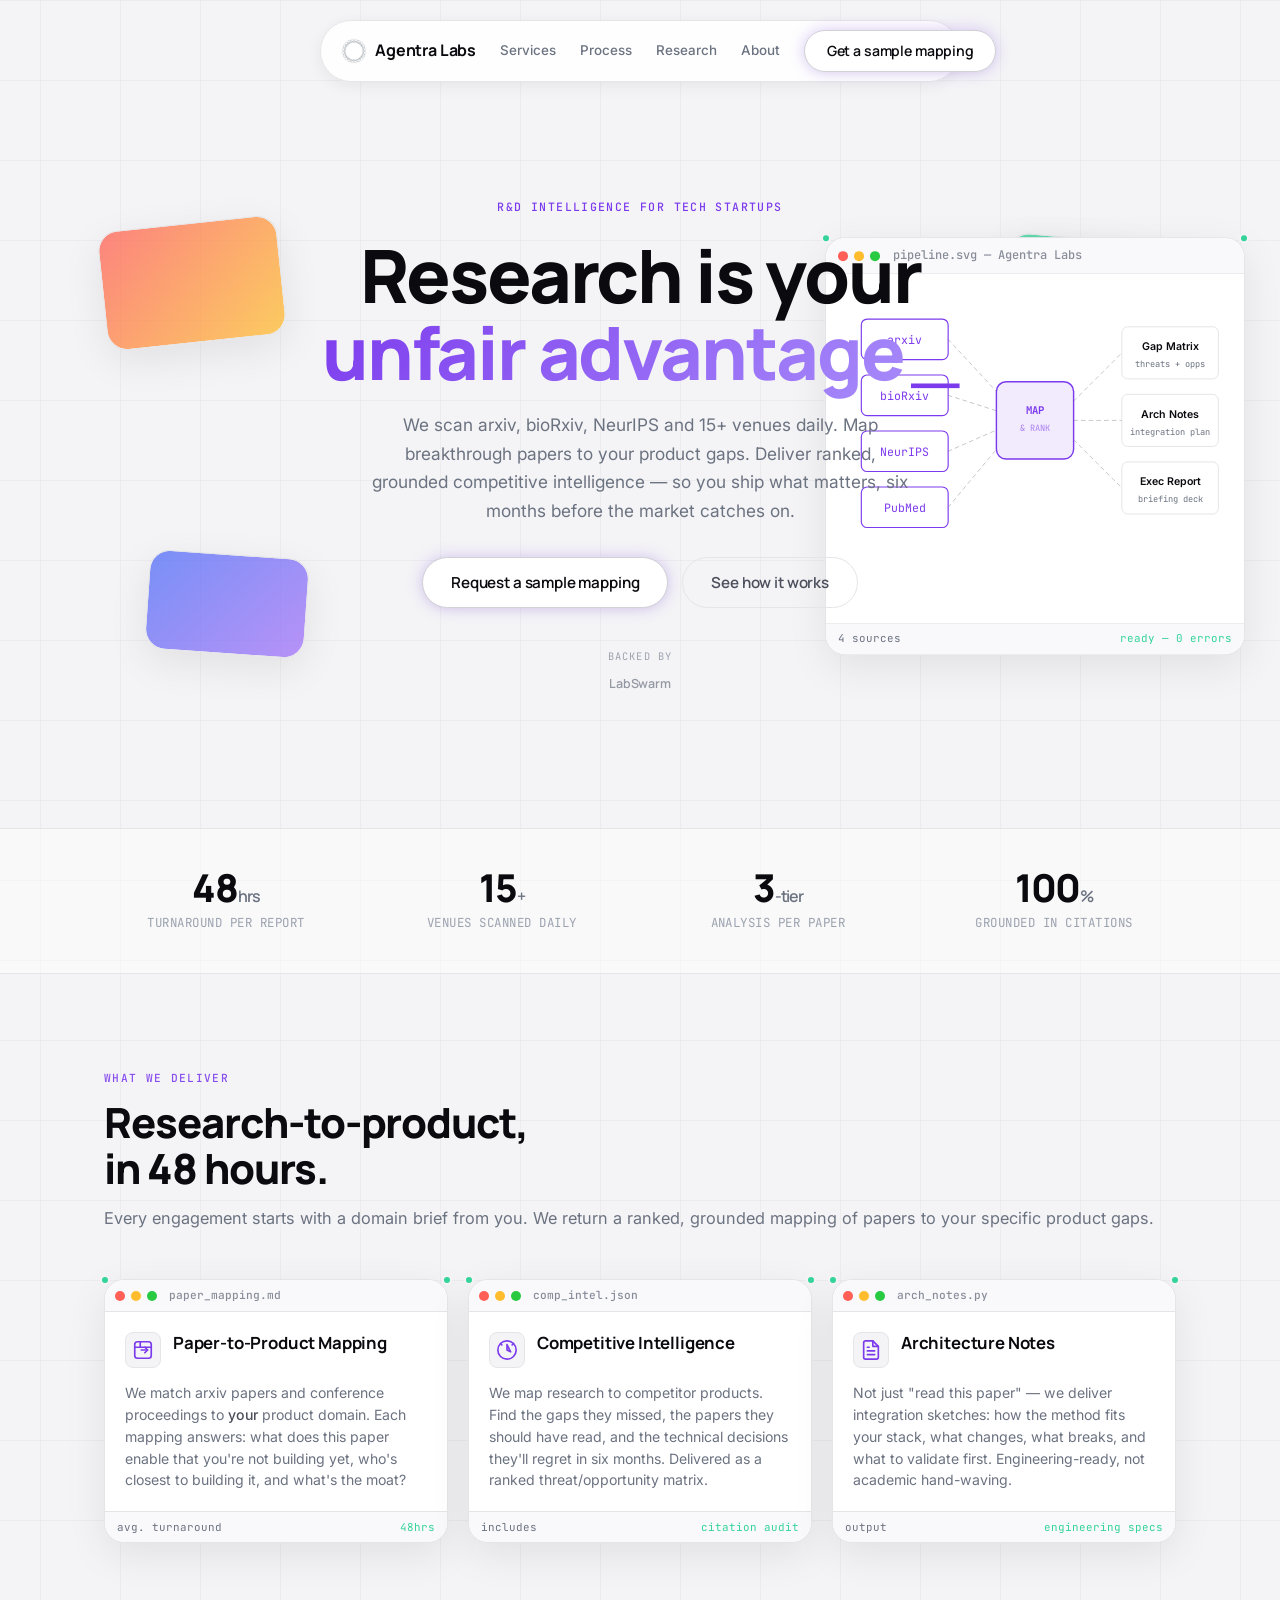
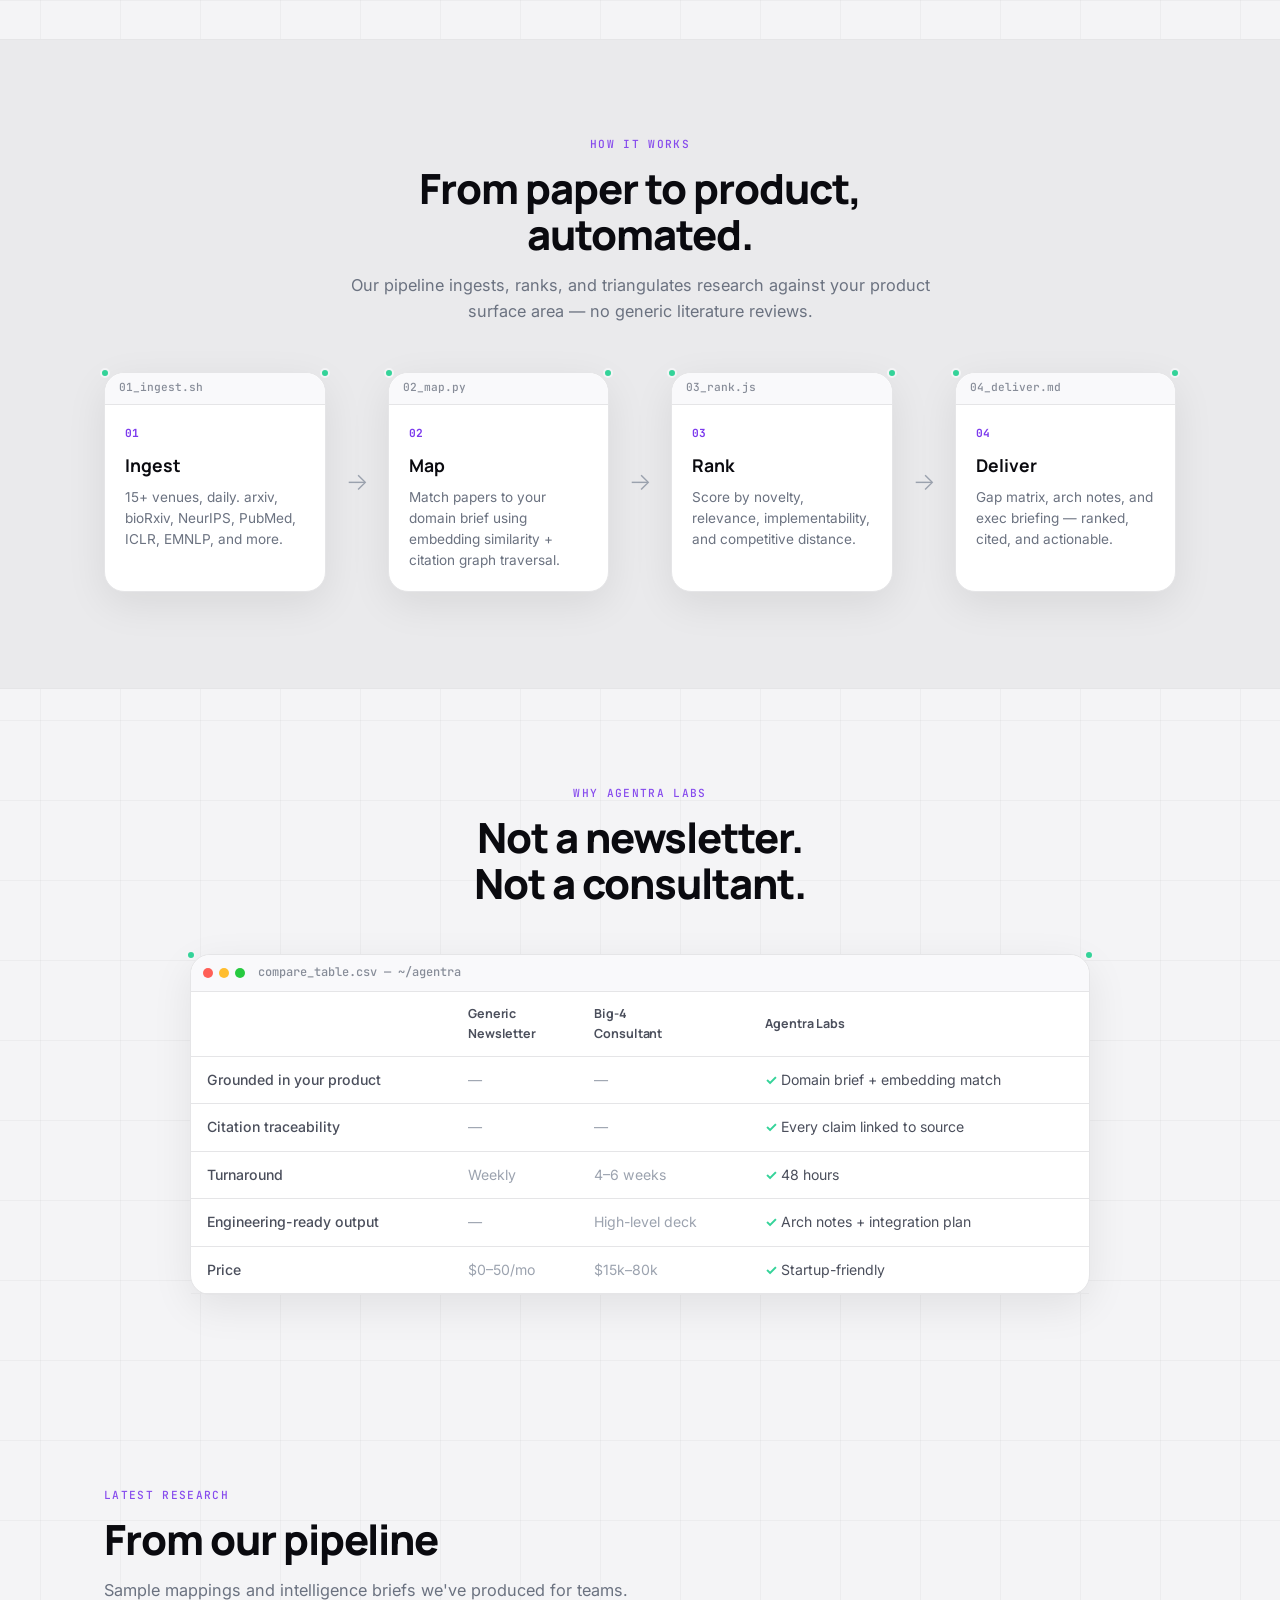
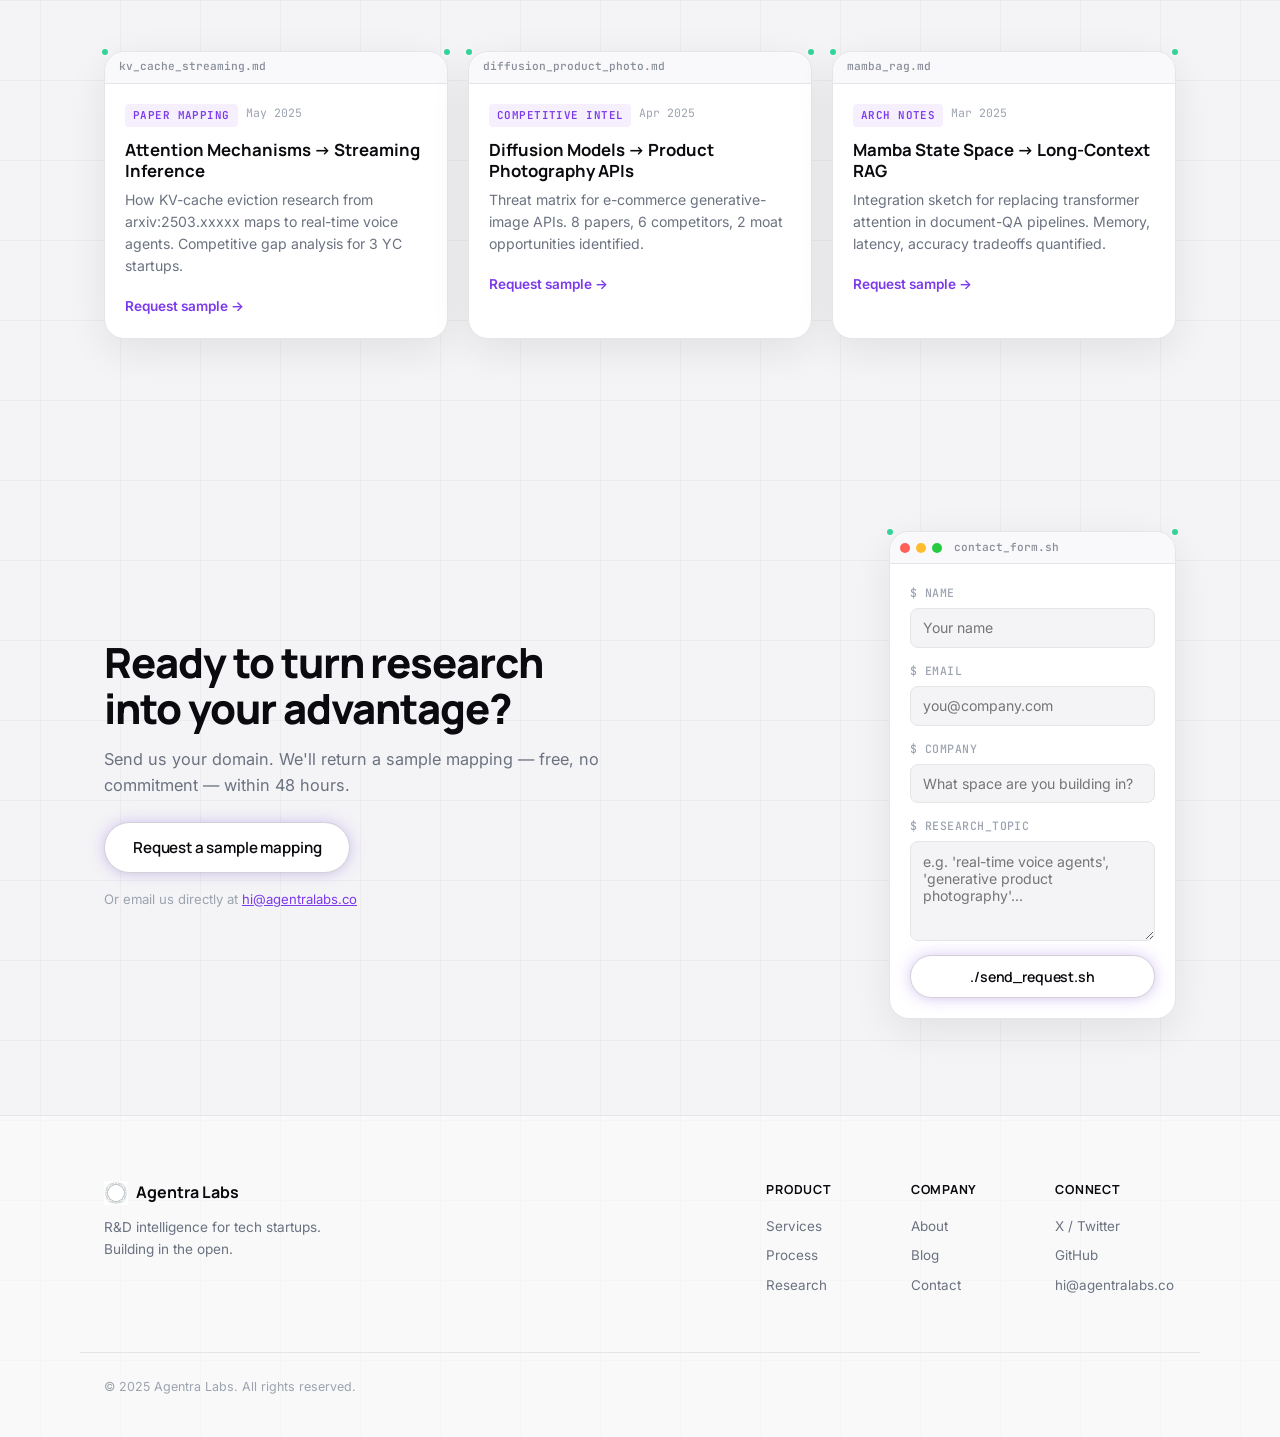
==== commit 88a08f06: "Redesign: Fuser-inspired light theme with floating cards, purple accents, grid background" ====
--- a/index.html
+++ b/index.html
@@ -18,13 +18,9 @@
 </head>
 <body>
 
-  <!-- Retro overlays -->
-  <div class="scanlines" aria-hidden="true"></div>
-  <div class="crt-vignette" aria-hidden="true"></div>
-
   <!-- Navigation -->
   <header class="nav" id="nav">
-    <div class="nav__inner container">
+    <div class="nav__inner">
       <a href="/" class="nav__logo">
         <img src="logo.webp" alt="" class="nav__mark" width="28" height="28" />
         <span class="nav__word">Agentra Labs</span>
@@ -47,6 +43,15 @@
   <!-- Hero -->
   <section class="hero">
     <div class="container hero__grid">
+      <div class="float-card float-card--pos-tl" aria-hidden="true">
+        <div style="width:100%;height:100%;border-radius:20px;background:linear-gradient(135deg,#ff5f56,#ffbd2e);opacity:.75"></div>
+      </div>
+      <div class="float-card float-card--pos-bl" aria-hidden="true">
+        <div style="width:100%;height:100%;border-radius:20px;background:linear-gradient(135deg,#4F6EF7,#A371F7);opacity:.75"></div>
+      </div>
+      <div class="float-card float-card--pos-tr" aria-hidden="true">
+        <div style="width:100%;height:100%;border-radius:20px;background:linear-gradient(135deg,#34D399,#10B981);opacity:.75"></div>
+      </div>
       <div class="hero__copy">
         <p class="hero__kicker">R&D Intelligence for Tech Startups</p>
         <h1 class="hero__title">
--- a/styles.css
+++ b/styles.css
@@ -1,761 +1,777 @@
-/* ========================================================================
-   Agentra Labs — Retro-Modern Terminal Blend
-   50% retro OS vibes + 40% modern layout + 10% YC minimal
-   ======================================================================== */
+/* ============================================
+   Agentra Labs — Fuser-Inspired Light Theme
+   ============================================ */
 
 :root {
-  --bg:        #0B0E14;
-  --bg-2:      #11151F;
-  --bg-window: #131720;
-  --text:      #E8E4DD;
-  --text-2:    #C9D1D9;
-  --text-dim:  #8B949E;
-  --text-muted:#6B7280;
-  --border:    #2A2E38;
-  --border-2:  #30363d;
-  --accent:    #58A6FF;
-  --accent-2:  #4F6EF7;
-  --accent-glow: rgba(88,166,255,0.25);
-  --accent-warm:#E07B39;
-  --success:   #3FB950;
-  --warning:   #D29922;
-  --error:     #F85149;
+  --bg:        #F4F4F6;
+  --bg-2:      #FFFFFF;
+  --bg-3:      #EAEAEC;
+  --text:      #0A0A0F;
+  --text-2:    #4B4F5C;
+  --text-dim:  #6B7280;
+  --text-muted:#9CA3AF;
+  --border:    #E5E5E7;
+  --border-2:  #D1D1D6;
+  --accent:    #7C3AED;
+  --accent-2:  #A78BFA;
+  --accent-glow: rgba(124,58,237,0.25);
+  --success:   #34D399;
+  --warning:   #F59E0B;
+  --error:     #EF4444;
 
   --font-heading: 'Manrope', -apple-system, sans-serif;
   --font-body:    'Inter', -apple-system, sans-serif;
   --font-mono:    'JetBrains Mono', SFMono-Regular, monospace;
 
   --max-w: 1120px;
-  --radius-sm: 6px;
-  --radius-md: 8px;
-  --shadow-sm: 0 1px 2px rgba(0,0,0,0.2);
-  --shadow-md: 0 4px 24px rgba(0,0,0,0.4);
-  --shadow-lg: 0 12px 48px rgba(0,0,0,0.5);
+  --radius-sm: 8px;
+  --radius-md: 12px;
+  --radius-lg: 20px;
+  --shadow-sm: 0 1px 2px rgba(0,0,0,0.04);
+  --shadow-md: 0 4px 16px rgba(0,0,0,0.06);
+  --shadow-lg: 0 12px 40px rgba(0,0,0,0.08);
+  --shadow-xl: 0 20px 60px rgba(0,0,0,0.12);
 }
 
 *, *::before, *::after { margin:0; padding:0; box-sizing:border-box; }
 html { scroll-behavior:smooth; }
+
 body {
-  background:var(--bg);
-  color:var(--text);
-  font-family:var(--font-body);
-  font-size:16px;
-  line-height:1.6;
-  -webkit-font-smoothing:antialiased;
-  -moz-osx-font-smoothing:grayscale;
-  overflow-x:hidden;
-  position:relative;
-  min-height:100vh;
-}
-a { color:inherit; text-decoration:none; }
-img { display:block; max-width:100%; }
-
-::selection { background:var(--accent); color:var(--bg); }
-
-/* CRT & Scanlines */
-.scanlines {
-  position:fixed; inset:0;
-  background:repeating-linear-gradient(0deg, transparent, transparent 2px, rgba(0,0,0,0.08) 2px, rgba(0,0,0,0.08) 4px);
-  pointer-events:none;
-  z-index:9999;
-  opacity:0.6;
-}
-.crt-vignette {
-  position:fixed; inset:0;
-  background:radial-gradient(ellipse at center, transparent 50%, rgba(0,0,0,0.25) 100%);
-  pointer-events:none;
-  z-index:9998;
-}
-
-.container {
-  max-width:var(--max-w);
-  margin:0 auto;
-  padding:0 1.5rem;
-}
-
-/* ========================================================================
-   WINDOW FRAME (retro component)
-   ======================================================================== */
+  background-color: var(--bg);
+  background-image:
+    linear-gradient(rgba(0,0,0,0.03) 1px, transparent 1px),
+    linear-gradient(90deg, rgba(0,0,0,0.03) 1px, transparent 1px);
+  background-size: 80px 80px;
+  background-position: center top;
+  color: var(--text);
+  font-family: var(--font-body);
+  font-size: 16px;
+  line-height: 1.6;
+  -webkit-font-smoothing: antialiased;
+  -moz-osx-font-smoothing: grayscale;
+  overflow-x: hidden;
+  min-height: 100vh;
+}
+
+a { color: inherit; text-decoration: none; }
+img { display: block; max-width: 100%; }
+::selection { background: var(--accent); color: #fff; }
+
+/* hide old retro overlays */
+.scanlines, .crt-vignette { display: none !important; }
+
+.container { max-width: var(--max-w); margin: 0 auto; padding: 0 1.5rem; }
+
+/* ============================================
+   FLOATING CARDS (white with green dots)
+   ============================================ */
 .window {
-  background:var(--bg-window);
-  border:1px solid var(--border);
-  border-radius:var(--radius-md);
-  overflow:hidden;
-  box-shadow:var(--shadow-md);
-  transition:border-color .25s, box-shadow .25s;
+  background: #fff;
+  border: 1px solid var(--border);
+  border-radius: var(--radius-lg);
+  box-shadow: var(--shadow-lg);
+  position: relative;
+  transition: transform .35s cubic-bezier(.34,1.56,.64,1), box-shadow .35s ease;
 }
 .window:hover {
-  border-color:var(--border-2);
-  box-shadow:0 4px 32px rgba(88,166,255,0.06), var(--shadow-md);
-}
+  transform: translateY(-6px);
+  box-shadow: var(--shadow-xl);
+}
+.window > *:first-child { border-top-left-radius: var(--radius-lg); border-top-right-radius: var(--radius-lg); }
+.window > *:last-child  { border-bottom-left-radius: var(--radius-lg); border-bottom-right-radius: var(--radius-lg); }
+
+/* green retro dots on top corners */
+.window::before, .window::after {
+  content: '';
+  position: absolute;
+  width: 10px; height: 10px;
+  background: var(--success);
+  border-radius: 50%;
+  border: 2px solid var(--bg);
+  z-index: 10;
+}
+.window::before { top: -5px; left: -5px; }
+.window::after  { top: -5px; right: -5px; }
+
 .title-bar {
-  display:flex;
-  align-items:center;
-  gap:.5rem;
-  padding:.45rem .65rem;
-  background:rgba(255,255,255,0.02);
-  border-bottom:1px solid var(--border);
-  font-family:var(--font-mono);
-  font-size:.78rem;
-  color:var(--text-dim);
-}
-.title-bar--sm { padding:.35rem .55rem; font-size:.72rem; }
-.title-bar__text { margin-left:.35rem; opacity:.85; }
-.window-controls { display:flex; gap:6px; flex-shrink:0; }
+  display: flex; align-items: center; gap: .5rem;
+  padding: .5rem .75rem;
+  background: #F9F9FB;
+  border-bottom: 1px solid var(--border);
+  font-family: var(--font-mono);
+  font-size: .75rem;
+  font-weight: 500;
+  color: var(--text-dim);
+}
+.title-bar--sm { padding: .4rem .6rem; font-size: .7rem; }
+.title-bar__text { margin-left: .3rem; opacity: .8; }
+.window-controls { display: flex; gap: 6px; flex-shrink: 0; }
 .control {
-  width:10px; height:10px;
-  border-radius:50%;
-  display:block;
-  flex-shrink:0;
-}
-.close  { background:#ff5f56; }
-.min    { background:#ffbd2e; }
-.max    { background:#27ca40; }
-.window__content { padding:1.5rem; }
-.window__content--flush { padding:0; }
+  width: 10px; height: 10px;
+  border-radius: 50%;
+  display: block; flex-shrink: 0;
+}
+.close  { background: #FF5F56; }
+.min    { background: #FFBD2E; }
+.max    { background: #27CA40; }
+.window__content { padding: 1.25rem; }
+.window__content--flush { padding: 0; }
 .status-bar {
-  display:flex;
-  justify-content:space-between;
-  padding:.45rem .65rem;
-  background:rgba(255,255,255,0.015);
-  border-top:1px solid var(--border);
-  font-family:var(--font-mono);
-  font-size:.68rem;
-  color:var(--text-dim);
-}
-.status-bar__right { color:var(--success); }
-
-/* ========================================================================
+  display: flex; justify-content: space-between;
+  padding: .4rem .75rem;
+  background: #F9F9FB;
+  border-top: 1px solid var(--border);
+  font-family: var(--font-mono);
+  font-size: .68rem;
+  color: var(--text-dim);
+}
+.status-bar__right { color: var(--success); }
+
+/* ============================================
    BUTTONS
-   ======================================================================== */
+   ============================================ */
 .btn {
-  display:inline-flex;
-  align-items:center;
-  justify-content:center;
-  gap:.5rem;
-  padding:.65rem 1.35rem;
-  border-radius:var(--radius-sm);
-  font-family:var(--font-heading);
-  font-size:.875rem;
-  font-weight:600;
-  letter-spacing:-.01em;
-  border:1px solid transparent;
-  cursor:pointer;
-  transition:all .2s ease;
-  white-space:nowrap;
-  line-height:1.4;
-}
-.btn--lg { padding:.85rem 1.75rem; font-size:.95rem; }
-.btn--block { width:100%; }
+  display: inline-flex; align-items: center; justify-content: center;
+  gap: .5rem;
+  padding: .65rem 1.35rem;
+  border-radius: 999px;
+  font-family: var(--font-heading);
+  font-size: .88rem;
+  font-weight: 600;
+  letter-spacing: -.01em;
+  border: 1px solid transparent;
+  cursor: pointer;
+  transition: all .2s ease;
+  white-space: nowrap;
+  line-height: 1.4;
+}
+.btn--lg { padding: .85rem 1.75rem; font-size: .95rem; }
+.btn--block { width: 100%; }
 .btn--primary {
-  background:var(--accent);
-  color:var(--bg);
-  box-shadow:0 0 16px var(--accent-glow);
+  background: #fff;
+  color: var(--text);
+  border-color: var(--border-2);
+  box-shadow: 0 0 16px var(--accent-glow), 0 2px 8px rgba(0,0,0,0.04);
 }
 .btn--primary:hover {
-  background:#79B8FF;
-  box-shadow:0 0 28px rgba(88,166,255,0.35);
-  transform:translateY(-1px);
+  border-color: var(--accent);
+  box-shadow: 0 0 28px rgba(124,58,237,0.35), 0 4px 12px rgba(0,0,0,0.06);
+  transform: translateY(-1px);
 }
 .btn--ghost {
-  background:transparent;
-  color:var(--text);
-  border-color:var(--border);
+  background: transparent;
+  color: var(--text-2);
+  border-color: var(--border);
 }
 .btn--ghost:hover {
-  border-color:var(--accent);
-  color:var(--accent);
-  box-shadow:0 0 12px rgba(88,166,255,0.08);
-}
-
-/* ========================================================================
-   NAVIGATION
-   ======================================================================== */
+  border-color: var(--accent);
+  color: var(--accent);
+  background: rgba(124,58,237,0.04);
+}
+
+/* ============================================
+   NAV — Floating Pill
+   ============================================ */
 .nav {
-  position:sticky;
-  top:0;
-  z-index:100;
-  background:rgba(11,14,20,0.9);
-  backdrop-filter:blur(14px) saturate(1.2);
-  -webkit-backdrop-filter:blur(14px) saturate(1.2);
-  border-bottom:1px solid transparent;
-  transition:border-color .3s;
-}
-.nav.scrolled { border-bottom-color:var(--border); }
+  position: fixed;
+  top: 1.25rem;
+  left: 50%;
+  transform: translateX(-50%);
+  z-index: 100;
+  width: auto;
+  min-width: 0;
+  background: rgba(255,255,255,0.88);
+  backdrop-filter: blur(14px) saturate(1.2);
+  -webkit-backdrop-filter: blur(14px) saturate(1.2);
+  border: 1px solid var(--border);
+  border-radius: 999px;
+  padding: .5rem .75rem;
+  box-shadow: var(--shadow-md);
+  max-width: calc(100% - 2rem);
+}
+.nav.scrolled {
+  border-color: var(--border-2);
+  box-shadow: var(--shadow-lg);
+}
 .nav__inner {
-  display:flex;
-  align-items:center;
-  justify-content:space-between;
-  height:64px;
+  display: flex;
+  align-items: center;
+  justify-content: space-between;
+  gap: 1.5rem;
+  height: 44px;
+  padding: 0 .5rem;
 }
 .nav__logo {
-  display:flex;
-  align-items:center;
-  gap:.625rem;
-  font-family:var(--font-heading);
-  font-weight:700;
-  font-size:1.05rem;
-  letter-spacing:-.01em;
-  color:var(--text);
-}
-.nav__mark { width:28px; height:28px; border-radius:6px; filter:drop-shadow(0 0 6px rgba(88,166,255,0.15)); }
+  display: flex; align-items: center; gap: .5rem;
+  font-family: var(--font-heading);
+  font-weight: 700;
+  font-size: 1rem;
+  letter-spacing: -.01em;
+  color: var(--text);
+  flex-shrink: 0;
+}
+.nav__mark { width: 26px; height: 26px; border-radius: 6px; }
 .nav__links {
-  display:flex;
-  gap:2rem;
-  font-size:.88rem;
-  font-weight:500;
-  color:var(--text-dim);
-}
-.nav__links a { transition:color .2s; }
-.nav__links a:hover { color:var(--accent); }
-.nav__cta { display:flex; gap:.75rem; }
+  display: flex; gap: 1.5rem;
+  font-size: .84rem;
+  font-weight: 500;
+  color: var(--text-dim);
+  flex-shrink: 0;
+}
+.nav__links a { transition: color .2s; }
+.nav__links a:hover { color: var(--accent); }
+.nav__cta { display: flex; gap: .75rem; flex-shrink: 0; }
 .nav__toggle {
-  display:none;
-  flex-direction:column;
-  gap:4px;
-  background:none;
-  border:none;
-  cursor:pointer;
-  padding:6px;
+  display: none;
+  flex-direction: column;
+  gap: 4px;
+  background: none;
+  border: none;
+  cursor: pointer;
+  padding: 6px;
 }
 .nav__toggle span {
-  display:block;
-  width:22px;
-  height:2px;
-  background:var(--text);
-  border-radius:2px;
-  transition:.3s;
-}
-
-/* ========================================================================
-   HERO
-   ======================================================================== */
+  display: block;
+  width: 22px;
+  height: 2px;
+  background: var(--text);
+  border-radius: 2px;
+  transition: .3s;
+}
+
+/* ============================================
+   HERO — Centered with orbiting cards
+   ============================================ */
 .hero {
-  padding:5rem 0 3rem;
-  position:relative;
-  overflow:hidden;
+  padding: 10rem 0 6rem;
+  position: relative;
+  overflow: hidden;
+  display: flex;
+  align-items: center;
+  justify-content: center;
+  min-height: 92vh;
 }
 .hero__grid {
-  display:grid;
-  grid-template-columns:1fr 1fr;
-  gap:3rem;
-  align-items:center;
+  display: flex;
+  flex-direction: column;
+  align-items: center;
+  text-align: center;
+  position: relative;
+  width: 100%;
+}
+.hero__copy {
+  max-width: 740px;
+  z-index: 2;
+  position: relative;
 }
 .hero__kicker {
-  font-family:var(--font-mono);
-  font-size:.72rem;
-  font-weight:500;
-  letter-spacing:.1em;
-  text-transform:uppercase;
-  color:var(--accent);
-  margin-bottom:1rem;
+  font-family: var(--font-mono);
+  font-size: .72rem;
+  font-weight: 500;
+  letter-spacing: .12em;
+  text-transform: uppercase;
+  color: var(--accent);
+  margin-bottom: 1.25rem;
 }
 .hero__title {
-  font-family:var(--font-heading);
-  font-size:clamp(2.4rem, 5vw, 3.6rem);
-  font-weight:800;
-  line-height:1.08;
-  letter-spacing:-.03em;
-  margin-bottom:1.25rem;
-  color:var(--text);
+  font-family: var(--font-heading);
+  font-size: clamp(2.6rem, 6vw, 4.6rem);
+  font-weight: 800;
+  line-height: 1.05;
+  letter-spacing: -.03em;
+  margin-bottom: 1.25rem;
+  color: var(--text);
 }
 .gradient-text {
-  background:linear-gradient(135deg, var(--accent) 0%, #A371F7 100%);
-  -webkit-background-clip:text;
-  -webkit-text-fill-color:transparent;
-  background-clip:text;
+  background: linear-gradient(135deg, var(--accent) 0%, var(--accent-2) 100%);
+  -webkit-background-clip: text;
+  -webkit-text-fill-color: transparent;
+  background-clip: text;
 }
 .cursor-blink {
-  animation:blink 1s step-end infinite;
-  color:var(--accent);
-  font-weight:400;
-  margin-left:.15em;
+  animation: blink 1s step-end infinite;
+  color: var(--accent);
+  font-weight: 400;
+  margin-left: .1em;
 }
 @keyframes blink { 0%,100%{opacity:1} 50%{opacity:0} }
 
 .hero__lede {
-  font-size:1.05rem;
-  color:var(--text-dim);
-  line-height:1.65;
-  max-width:520px;
-  margin-bottom:1.75rem;
+  font-size: 1.08rem;
+  color: var(--text-dim);
+  line-height: 1.65;
+  max-width: 540px;
+  margin: 0 auto 2rem;
 }
 .hero__cta {
-  display:flex;
-  gap:.875rem;
-  margin-bottom:2.5rem;
-  flex-wrap:wrap;
+  display: flex; gap: .875rem;
+  justify-content: center;
+  margin-bottom: 2.5rem;
+  flex-wrap: wrap;
 }
 .hero__trust-label {
-  font-family:var(--font-mono);
-  font-size:.65rem;
-  text-transform:uppercase;
-  letter-spacing:.1em;
-  color:var(--text-muted);
-  display:block;
-  margin-bottom:.6rem;
+  font-family: var(--font-mono);
+  font-size: .65rem;
+  text-transform: uppercase;
+  letter-spacing: .1em;
+  color: var(--text-muted);
+  display: block;
+  margin-bottom: .6rem;
 }
 .hero__trust-logos {
-  display:flex;
-  gap:1.25rem;
-  flex-wrap:wrap;
+  display: flex; gap: 1.25rem;
+  justify-content: center;
+  flex-wrap: wrap;
 }
 .trust-logo {
-  font-family:var(--font-heading);
-  font-size:.78rem;
-  font-weight:600;
-  color:var(--text-dim);
-  opacity:.7;
-  letter-spacing:-.01em;
-}
-
-/* Hero window / pipeline */
-.hero-window { border-color:var(--border-2); }
-.hero-window .window__content { padding:1.25rem; }
-.pipeline-svg {
-  width:100%;
-  height:auto;
-  display:block;
-}
-.p-node {
-  opacity:0;
-  animation:fadeUp .6s ease forwards;
-  animation-delay:var(--d);
-}
-@keyframes fadeUp {
-  from { opacity:0; transform:translateY(10px); }
-  to   { opacity:1; transform:translateY(0); }
-}
-.p-node--core rect:first-child { animation:pulse 2.5s ease-in-out infinite; }
-@keyframes pulse {
-  0%,100% { opacity:.1; }
-  50%     { opacity:.18; }
-}
-
-/* ========================================================================
+  font-family: var(--font-heading);
+  font-size: .78rem;
+  font-weight: 600;
+  color: var(--text-dim);
+  opacity: .7;
+  letter-spacing: -.01em;
+}
+
+/* Pipeline window floats to the right on desktop */
+.hero__visual {
+  position: absolute;
+  right: -4%;
+  top: 50%;
+  transform: translateY(-50%);
+  width: 420px;
+  z-index: 1;
+  pointer-events: none;
+}
+.hero-window .window__content { padding: 1rem; }
+
+/* Decorative gradient float cards */
+.float-card {
+  position: absolute;
+  border-radius: var(--radius-lg);
+  border: 1px solid var(--border);
+  box-shadow: var(--shadow-lg);
+  z-index: 1;
+  pointer-events: none;
+  overflow: hidden;
+}
+.float-card::before, .float-card::after {
+  content: '';
+  position: absolute;
+  width: 10px; height: 10px;
+  background: var(--success);
+  border-radius: 50%;
+  border: 2px solid var(--bg);
+  z-index: 5;
+}
+.float-card::before { top: -5px; left: -5px; }
+.float-card::after  { top: -5px; right: -5px; }
+
+.float-card--pos-tl {
+  top: 5%; left: 2%;
+  width: 180px; height: 120px;
+  transform: rotate(-6deg);
+}
+.float-card--pos-bl {
+  bottom: 8%; left: 6%;
+  width: 160px; height: 100px;
+  transform: rotate(4deg);
+}
+.float-card--pos-tr {
+  top: 8%; right: 4%;
+  width: 150px; height: 110px;
+  transform: rotate(5deg);
+}
+
+/* ============================================
    STATS BAND
-   ======================================================================== */
+   ============================================ */
 .stats-band {
-  padding:2.5rem 0;
-  border-top:1px solid var(--border);
-  border-bottom:1px solid var(--border);
+  padding: 2.5rem 0;
+  border-top: 1px solid var(--border);
+  border-bottom: 1px solid var(--border);
+  background: rgba(255,255,255,0.4);
 }
 .stats-band__grid {
-  display:grid;
-  grid-template-columns:repeat(4, 1fr);
-  gap:2rem;
-}
-.stat-block { text-align:center; }
+  display: grid;
+  grid-template-columns: repeat(4, 1fr);
+  gap: 2rem;
+}
+.stat-block { text-align: center; }
 .stat-block__num {
-  font-family:var(--font-heading);
-  font-size:2.4rem;
-  font-weight:800;
-  letter-spacing:-.03em;
-  line-height:1;
-  margin-bottom:.35rem;
-  color:var(--text);
+  font-family: var(--font-heading);
+  font-size: 2.4rem;
+  font-weight: 800;
+  letter-spacing: -.03em;
+  line-height: 1;
+  margin-bottom: .35rem;
+  color: var(--text);
 }
 .stat-block__unit {
-  font-size:1rem;
-  font-weight:600;
-  color:var(--text-dim);
+  font-size: 1rem;
+  font-weight: 600;
+  color: var(--text-dim);
 }
 .stat-block__label {
-  font-size:.78rem;
-  color:var(--text-muted);
-  letter-spacing:.04em;
-  font-family:var(--font-mono);
-  text-transform:uppercase;
-}
-
-/* ========================================================================
+  font-size: .78rem;
+  color: var(--text-muted);
+  letter-spacing: .04em;
+  font-family: var(--font-mono);
+  text-transform: uppercase;
+}
+
+/* ============================================
    SECTION HEADERS
-   ======================================================================== */
-.section-header { margin-bottom:3rem; }
-.section-header--center { text-align:center; max-width:640px; margin-left:auto; margin-right:auto; }
+   ============================================ */
+.section-header { margin-bottom: 3rem; }
+.section-header--center { text-align: center; max-width: 640px; margin-left: auto; margin-right: auto; }
 .section-kicker {
-  font-family:var(--font-mono);
-  font-size:.68rem;
-  font-weight:500;
-  text-transform:uppercase;
-  letter-spacing:.12em;
-  color:var(--accent);
-  margin-bottom:.75rem;
-  opacity:.85;
+  font-family: var(--font-mono);
+  font-size: .7rem;
+  font-weight: 500;
+  text-transform: uppercase;
+  letter-spacing: .12em;
+  color: var(--accent);
+  margin-bottom: .75rem;
+  opacity: .9;
 }
 .section-title {
-  font-family:var(--font-heading);
-  font-size:clamp(1.8rem, 3.5vw, 2.6rem);
-  font-weight:800;
-  line-height:1.1;
-  letter-spacing:-.025em;
-  margin-bottom:.875rem;
-  color:var(--text);
+  font-family: var(--font-heading);
+  font-size: clamp(1.8rem, 3.5vw, 2.6rem);
+  font-weight: 800;
+  line-height: 1.1;
+  letter-spacing: -.025em;
+  margin-bottom: .875rem;
+  color: var(--text);
 }
 .section-lede {
-  font-size:1.02rem;
-  color:var(--text-dim);
-  line-height:1.6;
-}
-
-/* ========================================================================
+  font-size: 1.02rem;
+  color: var(--text-dim);
+  line-height: 1.6;
+}
+
+/* ============================================
    SERVICES
-   ======================================================================== */
-.services { padding:6rem 0; }
+   ============================================ */
+.services { padding: 6rem 0; }
 .services__grid {
-  display:grid;
-  grid-template-columns:repeat(3, 1fr);
-  gap:1.25rem;
-}
-.service-card { display:flex; flex-direction:column; }
+  display: grid;
+  grid-template-columns: repeat(3, 1fr);
+  gap: 1.25rem;
+}
+.service-card { display: flex; flex-direction: column; }
 .service-card__top {
-  display:flex;
-  align-items:flex-start;
-  gap:.75rem;
-  margin-bottom:.875rem;
+  display: flex; align-items: flex-start; gap: .75rem;
+  margin-bottom: .875rem;
 }
 .service-card__icon {
-  width:36px; height:36px;
-  display:flex; align-items:center; justify-content:center;
-  background:var(--bg);
-  border:1px solid var(--border);
-  border-radius:var(--radius-sm);
-  color:var(--accent);
-  flex-shrink:0;
+  width: 36px; height: 36px;
+  display: flex; align-items: center; justify-content: center;
+  background: var(--bg);
+  border: 1px solid var(--border);
+  border-radius: var(--radius-sm);
+  color: var(--accent);
+  flex-shrink: 0;
 }
 .service-card__title {
-  font-family:var(--font-heading);
-  font-size:1.05rem;
-  font-weight:700;
-  line-height:1.25;
-  letter-spacing:-.01em;
-  color:var(--text);
+  font-family: var(--font-heading);
+  font-size: 1.05rem;
+  font-weight: 700;
+  line-height: 1.25;
+  letter-spacing: -.01em;
+  color: var(--text);
 }
 .service-card__desc {
-  font-size:.88rem;
-  color:var(--text-dim);
-  line-height:1.55;
-  margin-bottom:auto;
-}
-.service-card__desc em { color:var(--text-2); font-style:normal; font-weight:500; }
-
-/* ========================================================================
-   PROCESS / ARCHITECTURE
-   ======================================================================== */
+  font-size: .88rem;
+  color: var(--text-dim);
+  line-height: 1.55;
+  margin-bottom: auto;
+}
+.service-card__desc em { color: var(--text-2); font-style: normal; font-weight: 500; }
+
+/* ============================================
+   PROCESS
+   ============================================ */
 .process {
-  padding:6rem 0;
-  background:var(--bg-2);
-  border-top:1px solid var(--border);
-  border-bottom:1px solid var(--border);
-}
-.process .section-kicker { color:var(--accent); }
+  padding: 6rem 0;
+  background: var(--bg-3);
+  border-top: 1px solid var(--border);
+  border-bottom: 1px solid var(--border);
+}
+.process .section-kicker { color: var(--accent); }
 .arch-flow {
-  display:flex;
-  align-items:stretch;
-  justify-content:center;
-  gap:1.25rem;
-  flex-wrap:wrap;
-}
-.arch-step {
-  flex:1;
-  min-width:200px;
-  max-width:240px;
-  text-align:center;
-  display:flex;
-  flex-direction:column;
-}
-.arch-step .window__content {
-  flex:1;
-  display:flex;
-  flex-direction:column;
-  align-items:center;
-}
+  display: flex;
+  align-items: stretch;
+  justify-content: center;
+  gap: 1rem;
+  flex-wrap: wrap;
+}
+.arch-step { display: flex; flex-direction: column; flex: 1 1 220px; max-width: 260px; }
 .arch-step__num {
-  font-family:var(--font-mono);
-  font-size:.68rem;
-  font-weight:500;
-  color:var(--accent);
-  letter-spacing:.1em;
-  margin-bottom:.6rem;
-  opacity:.8;
+  font-family: var(--font-mono);
+  font-size: .7rem;
+  color: var(--accent);
+  font-weight: 700;
+  margin-bottom: .5rem;
 }
 .arch-step__title {
-  font-family:var(--font-heading);
-  font-size:1.1rem;
-  font-weight:700;
-  margin-bottom:.5rem;
-  color:var(--text);
+  font-family: var(--font-heading);
+  font-size: 1.1rem;
+  font-weight: 700;
+  margin-bottom: .5rem;
+  color: var(--text);
 }
 .arch-step__desc {
-  font-size:.85rem;
-  color:var(--text-dim);
-  line-height:1.55;
+  font-size: .85rem;
+  color: var(--text-dim);
+  line-height: 1.55;
 }
 .arch-arrow {
-  font-size:1.4rem;
-  color:var(--text-muted);
-  align-self:center;
-  opacity:.5;
-  font-family:var(--font-mono);
-}
-
-/* ========================================================================
-   COMPARISON TABLE
-   ======================================================================== */
-.comparison { padding:6rem 0; }
-.compare-table-wrap { border:1px solid var(--border); }
-.compare-table {
-  width:100%;
-  border-collapse:collapse;
-  font-size:.88rem;
-}
+  display: flex; align-items: center; justify-content: center;
+  font-size: 1.5rem;
+  color: var(--text-muted);
+  font-weight: 300;
+  padding: 0 .25rem;
+}
+
+/* ============================================
+   COMPARISON
+   ============================================ */
+.comparison { padding: 6rem 0; }
+.compare-table-wrap { max-width: 900px; margin: 0 auto; }
+.compare-table { width: 100%; border-collapse: collapse; font-size: .88rem; }
 .compare-table thead th {
-  padding:1.1rem 1.25rem;
-  text-align:left;
-  font-family:var(--font-mono);
-  font-weight:500;
-  font-size:.72rem;
-  text-transform:uppercase;
-  letter-spacing:.06em;
-  color:var(--text-dim);
-  border-bottom:1px solid var(--border);
-  background:var(--bg-2);
+  text-align: left;
+  padding: .75rem 1rem;
+  font-family: var(--font-heading);
+  font-size: .78rem;
+  font-weight: 700;
+  letter-spacing: -.01em;
+  color: var(--text-2);
+  border-bottom: 1px solid var(--border);
 }
 .compare-table tbody td {
-  padding:1rem 1.25rem;
-  border-bottom:1px solid var(--border);
-  vertical-align:middle;
-  color:var(--text-dim);
-}
-.compare-table tbody tr:last-child td { border-bottom:none; }
-.compare-table tbody tr:hover td { background:rgba(88,166,255,0.03); }
-.compare-table__col { text-align:center; width:18%; }
+  padding: .75rem 1rem;
+  border-bottom: 1px solid var(--border);
+  color: var(--text-2);
+}
+.compare-table__feature {
+  font-weight: 500;
+  color: var(--text);
+}
 .compare-table__col--us {
-  background:rgba(88,166,255,0.04);
-  color:var(--text);
-  font-weight:500;
-}
-.compare-table__feature {
-  font-weight:600;
-  color:var(--text);
-  width:46%;
-}
-.compare-check {
-  color:var(--success);
-  font-weight:700;
-  margin-right:.35rem;
-}
-.compare-x { color:var(--text-muted); opacity:.6; }
-
-/* ========================================================================
-   RESEARCH CARDS
-   ======================================================================== */
-.research {
-  padding:6rem 0;
-  background:var(--bg-2);
-  border-top:1px solid var(--border);
-  border-bottom:1px solid var(--border);
-}
+  color: var(--text);
+  font-weight: 600;
+}
+.compare-x { color: var(--text-muted); }
+.compare-check { color: var(--success); font-weight: 700; }
+
+/* ============================================
+   RESEARCH
+   ============================================ */
+.research { padding: 6rem 0; }
 .research__grid {
-  display:grid;
-  grid-template-columns:repeat(3, 1fr);
-  gap:1.25rem;
-}
-.research-card { display:flex; flex-direction:column; }
+  display: grid;
+  grid-template-columns: repeat(3, 1fr);
+  gap: 1.25rem;
+}
+.research-card { display: flex; flex-direction: column; }
 .research-card__meta {
-  display:flex;
-  align-items:center;
-  gap:.75rem;
-  margin-bottom:.75rem;
+  display: flex; gap: .5rem;
+  margin-bottom: .75rem;
+  font-size: .72rem;
+  font-family: var(--font-mono);
 }
 .tag {
-  font-family:var(--font-mono);
-  font-size:.62rem;
-  font-weight:500;
-  text-transform:uppercase;
-  letter-spacing:.06em;
-  padding:.2rem .5rem;
-  background:rgba(88,166,255,0.08);
-  color:var(--accent);
-  border:1px solid rgba(88,166,255,0.15);
-  border-radius:4px;
-}
-.date {
-  font-size:.75rem;
-  color:var(--text-muted);
-  font-family:var(--font-mono);
-}
+  background: rgba(124,58,237,0.08);
+  color: var(--accent);
+  padding: .2rem .5rem;
+  border-radius: 4px;
+  font-weight: 600;
+  font-size: .68rem;
+  text-transform: uppercase;
+  letter-spacing: .04em;
+}
+.date { color: var(--text-muted); }
 .research-card__title {
-  font-family:var(--font-heading);
-  font-size:1.02rem;
-  font-weight:700;
-  line-height:1.3;
-  letter-spacing:-.01em;
-  margin-bottom:.6rem;
-  color:var(--text);
+  font-family: var(--font-heading);
+  font-size: 1.05rem;
+  font-weight: 700;
+  line-height: 1.25;
+  margin-bottom: .5rem;
+  color: var(--text);
 }
 .research-card__desc {
-  font-size:.85rem;
-  color:var(--text-dim);
-  line-height:1.55;
-  margin-bottom:1.25rem;
+  font-size: .88rem;
+  color: var(--text-dim);
+  line-height: 1.55;
+  margin-bottom: 1rem;
 }
 .research-card__link {
-  font-family:var(--font-mono);
-  font-size:.78rem;
-  font-weight:500;
-  color:var(--accent);
-  margin-top:auto;
-  transition:color .2s;
-  text-transform:uppercase;
-  letter-spacing:.04em;
-}
-.research-card__link:hover { color:#79B8FF; }
-
-/* ========================================================================
-   CTA / CONTACT
-   ======================================================================== */
-.cta { padding:6rem 0; }
+  font-size: .85rem;
+  font-weight: 600;
+  color: var(--accent);
+  margin-top: auto;
+  display: inline-flex; align-items: center; gap: .3rem;
+}
+.research-card__link:hover { text-decoration: underline; }
+
+/* ============================================
+   CTA
+   ============================================ */
+.cta { padding: 6rem 0; }
 .cta__grid {
-  display:grid;
-  grid-template-columns:1fr 1fr;
-  gap:4rem;
-  align-items:flex-start;
-}
-.cta__copy { padding-top:1rem; }
-.cta__actions { margin-top:1.5rem; margin-bottom:1rem; }
+  display: grid;
+  grid-template-columns: 1fr 1fr;
+  gap: 3rem;
+  align-items: center;
+}
+.cta__copy { max-width: 520px; }
+.cta__actions { margin-top: 1.5rem; }
 .cta__small {
-  font-size:.85rem;
-  color:var(--text-muted);
-}
-.cta__small a { color:var(--accent); font-weight:500; }
-.cta__small a:hover { text-decoration:underline; }
-.cta__form-card { border-color:var(--border-2); }
-.contact-form { display:flex; flex-direction:column; gap:1.1rem; }
-.form-row { display:flex; flex-direction:column; gap:.35rem; }
+  font-size: .82rem;
+  color: var(--text-muted);
+  margin-top: 1rem;
+}
+.cta__small a { color: var(--accent); text-decoration: underline; }
+.cta__form-card { max-width: 440px; margin-left: auto; }
+
+.contact-form { display: flex; flex-direction: column; gap: .875rem; }
+.form-row { display: flex; flex-direction: column; gap: .35rem; }
 .form-label {
-  font-family:var(--font-mono);
-  font-size:.78rem;
-  font-weight:500;
-  color:var(--accent);
-  letter-spacing:.02em;
+  font-family: var(--font-mono);
+  font-size: .72rem;
+  font-weight: 500;
+  color: var(--text-muted);
+  text-transform: uppercase;
+  letter-spacing: .04em;
 }
 .form-input {
-  padding:.7rem .85rem;
-  border:1px solid var(--border);
-  border-radius:var(--radius-sm);
-  background:var(--bg);
-  font-family:var(--font-body);
-  font-size:.9rem;
-  color:var(--text);
-  transition:border-color .2s, box-shadow .2s;
-  outline:none;
-}
-.form-input::placeholder { color:var(--text-muted); opacity:.6; }
+  appearance: none;
+  background: var(--bg);
+  border: 1px solid var(--border);
+  border-radius: var(--radius-sm);
+  padding: .65rem .75rem;
+  font-family: var(--font-body);
+  font-size: .88rem;
+  color: var(--text);
+  outline: none;
+  transition: border-color .2s, box-shadow .2s;
+}
 .form-input:focus {
-  border-color:var(--accent);
-  box-shadow:0 0 0 3px rgba(88,166,255,0.1);
-}
-.form-textarea { resize:vertical; min-height:90px; }
-
-/* ========================================================================
+  border-color: var(--accent);
+  box-shadow: 0 0 0 3px rgba(124,58,237,0.08);
+}
+.form-textarea { min-height: 100px; resize: vertical; }
+
+/* ============================================
    FOOTER
-   ======================================================================== */
+   ============================================ */
 .footer {
-  padding:4rem 0 2rem;
-  border-top:1px solid var(--border);
-  font-size:.88rem;
+  padding: 4rem 0 2.5rem;
+  border-top: 1px solid var(--border);
+  background: rgba(255,255,255,0.5);
 }
 .footer__grid {
-  display:grid;
-  grid-template-columns:1.2fr 1fr;
-  gap:3rem;
-  margin-bottom:3rem;
-}
+  display: grid;
+  grid-template-columns: 1.5fr 1fr;
+  gap: 3rem;
+  align-items: start;
+  margin-bottom: 3rem;
+}
+.footer__brand { max-width: 280px; }
 .footer__logo {
-  display:flex;
-  align-items:center;
-  gap:.625rem;
-  font-family:var(--font-heading);
-  font-weight:700;
-  font-size:1rem;
-  color:var(--text);
-  margin-bottom:.75rem;
+  display: flex; align-items: center; gap: .5rem;
+  font-family: var(--font-heading);
+  font-weight: 700;
+  font-size: 1rem;
+  color: var(--text);
+  margin-bottom: .75rem;
 }
 .footer__tagline {
-  line-height:1.6;
-  max-width:280px;
-  color:var(--text-dim);
+  font-size: .85rem;
+  color: var(--text-dim);
+  line-height: 1.6;
 }
 .footer__links {
-  display:grid;
-  grid-template-columns:repeat(3, 1fr);
-  gap:2rem;
+  display: grid;
+  grid-template-columns: repeat(3, 1fr);
+  gap: 1.5rem;
 }
 .footer__col h4 {
-  font-family:var(--font-mono);
-  font-size:.65rem;
-  font-weight:500;
-  text-transform:uppercase;
-  letter-spacing:.08em;
-  color:var(--text-dim);
-  margin-bottom:1rem;
+  font-family: var(--font-heading);
+  font-size: .78rem;
+  font-weight: 700;
+  text-transform: uppercase;
+  letter-spacing: .06em;
+  color: var(--text);
+  margin-bottom: 1rem;
 }
 .footer__col a {
-  display:block;
-  font-size:.85rem;
-  margin-bottom:.55rem;
-  color:var(--text-muted);
-  transition:color .2s;
-}
-.footer__col a:hover { color:var(--accent); }
+  display: block;
+  font-size: .84rem;
+  color: var(--text-dim);
+  margin-bottom: .5rem;
+  transition: color .2s;
+}
+.footer__col a:hover { color: var(--accent); }
 .footer__bottom {
-  border-top:1px solid var(--border);
-  padding-top:1.5rem;
-  text-align:center;
-  font-size:.75rem;
-  color:var(--text-muted);
-  font-family:var(--font-mono);
-  opacity:.7;
-}
-
-/* ========================================================================
-   SCROLL REVEAL
-   ======================================================================== */
+  display: flex; justify-content: space-between; align-items: center;
+  padding-top: 1.5rem;
+  border-top: 1px solid var(--border);
+  font-size: .78rem;
+  color: var(--text-muted);
+}
+
+/* ============================================
+   REVEAL ANIMATIONS
+   ============================================ */
 .reveal {
-  opacity:0;
-  transform:translateY(24px);
-  transition:opacity .6s ease, transform .6s ease;
+  opacity: 0;
+  transform: translateY(18px);
+  transition: opacity .5s ease, transform .5s ease;
 }
 .reveal.visible {
-  opacity:1;
-  transform:translateY(0);
-}
-
-/* ========================================================================
+  opacity: 1;
+  transform: translateY(0);
+}
+
+/* ============================================
    RESPONSIVE
-   ======================================================================== */
+   ============================================ */
+@media (max-width: 1024px) {
+  .hero__visual { width: 340px; right: -2%; }
+  .float-card--pos-tl, .float-card--pos-bl, .float-card--pos-tr { display: none; }
+}
 @media (max-width: 900px) {
-  .hero__grid { grid-template-columns:1fr; gap:2.5rem; }
-  .hero__visual { order:-1; }
-  .stats-band__grid { grid-template-columns:repeat(2, 1fr); gap:1.5rem 2rem; }
-  .services__grid { grid-template-columns:1fr; }
-  .research__grid { grid-template-columns:1fr; }
-  .cta__grid { grid-template-columns:1fr; gap:2.5rem; }
-  .arch-flow { flex-direction:column; align-items:center; }
-  .arch-arrow { transform:rotate(90deg); }
-  .footer__grid { grid-template-columns:1fr; gap:2rem; }
-  .footer__links { grid-template-columns:repeat(2, 1fr); }
-}
-@media (max-width: 640px) {
-  .nav__links, .nav__cta { display:none; }
-  .nav__toggle { display:flex; }
-  .hero { padding:3rem 0 2rem; }
-  .hero__title { font-size:2.2rem; }
-  .hero__cta { flex-direction:column; }
-  .stats-band__grid { grid-template-columns:1fr 1fr; }
-  .compare-table-wrap { border-radius:0; margin:0 -1.5rem; border-left:none; border-right:none; }
-  .compare-table { font-size:.78rem; }
-  .compare-table thead th, .compare-table tbody td { padding:.8rem .75rem; }
-  .control { width:8px; height:8px; }
-}
+  .services__grid { grid-template-columns: 1fr; }
+  .research__grid { grid-template-columns: 1fr; }
+  .cta__grid { grid-template-columns: 1fr; }
+  .cta__form-card { margin-left: 0; max-width: 100%; }
+  .footer__grid { grid-template-columns: 1fr; gap: 2rem; }
+  .footer__links { grid-template-columns: repeat(2, 1fr); }
+  .arch-flow { flex-direction: column; align-items: center; }
+  .arch-step { max-width: 100%; width: 100%; }
+  .arch-arrow { transform: rotate(90deg); padding: .5rem 0; }
+}
+@media (max-width: 768px) {
+  .nav__links, .nav__cta { display: none; }
+  .nav__toggle { display: flex; }
+  .nav__inner { gap: 0; }
+  .hero { padding: 8rem 0 4rem; min-height: auto; }
+  .hero__visual {
+    position: relative;
+    right: auto; top: auto;
+    transform: none;
+    width: 100%;
+    max-width: 420px;
+    margin: 2rem auto 0;
+    pointer-events: auto;
+  }
+  .stats-band__grid { grid-template-columns: repeat(2, 1fr); }
+  .hero__title { font-size: clamp(2rem, 8vw, 2.8rem); }
+}
+@media (max-width: 480px) {
+  .stats-band__grid { grid-template-columns: 1fr; }
+  .footer__links { grid-template-columns: 1fr; }
+  .btn--lg { padding: .75rem 1.25rem; font-size: .85rem; }
+}
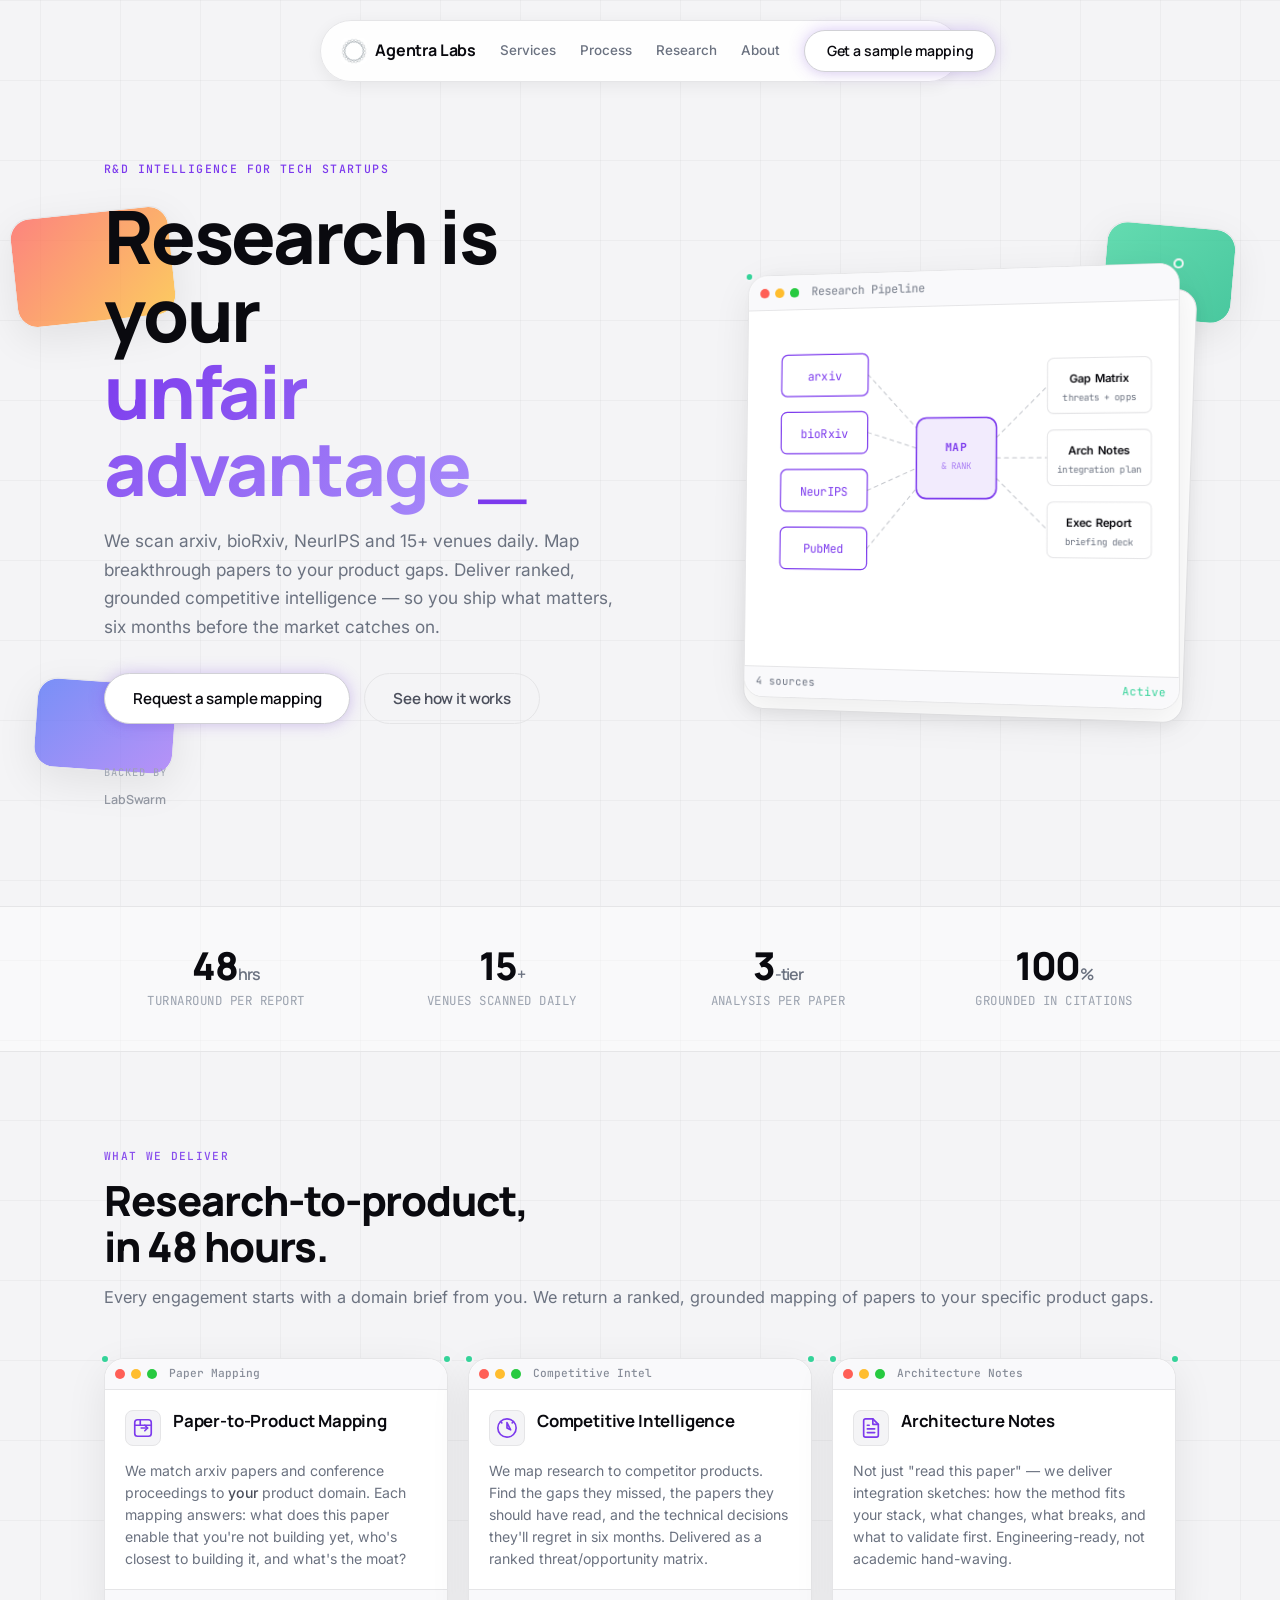
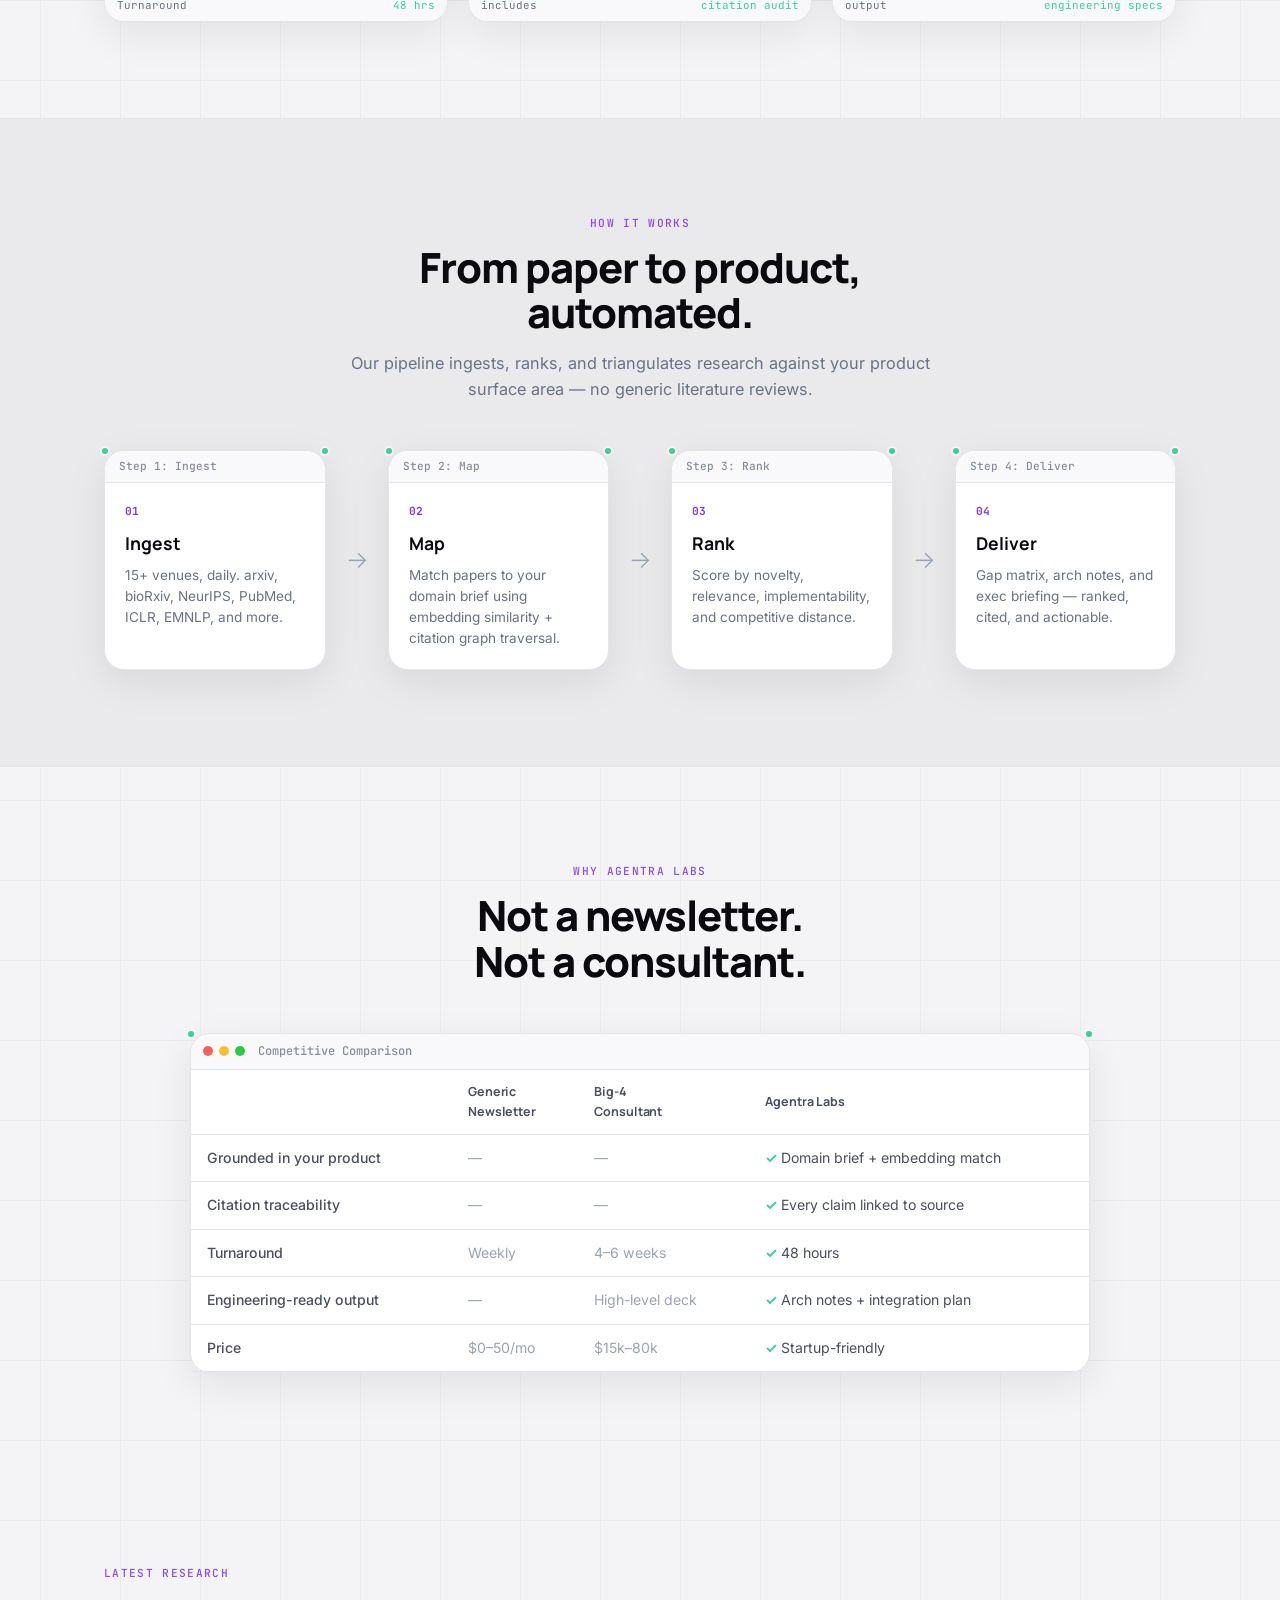
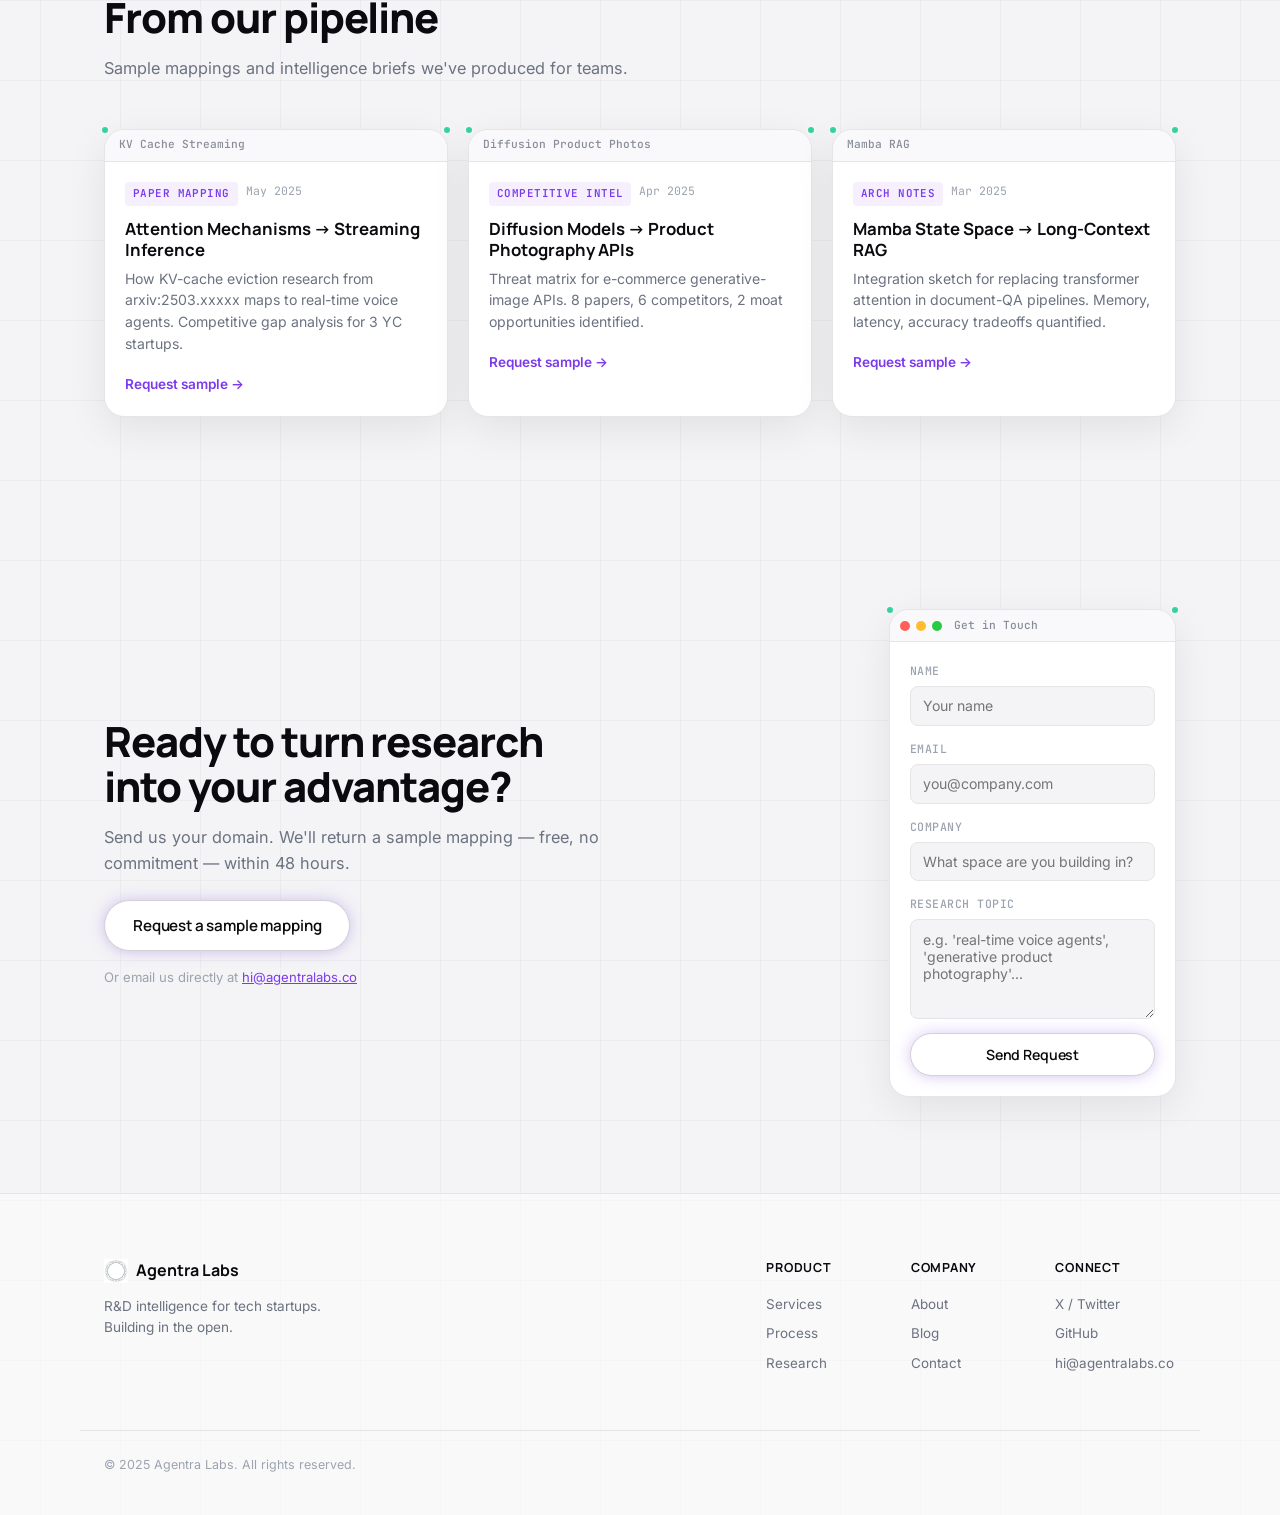
==== commit d840a1cb: "style(copy): remove all programmer tropes — $ labels, file extensions, snake_case, shell refs" ====
--- a/index.html
+++ b/index.html
@@ -80,7 +80,7 @@
               <span class="control min"></span>
               <span class="control max"></span>
             </div>
-            <span class="title-bar__text">pipeline.svg — Agentra Labs</span>
+            <span class="title-bar__text">Research Pipeline</span>
           </div>
           <div class="window__content">
             <svg viewBox="0 0 400 320" class="pipeline-svg">
@@ -132,7 +132,7 @@
           </div>
           <div class="status-bar">
             <span>4 sources</span>
-            <span class="status-bar__right">ready — 0 errors</span>
+            <span class="status-bar__right">Active</span>
           </div>
         </div>
       </div>
@@ -177,7 +177,7 @@
               <span class="control min"></span>
               <span class="control max"></span>
             </div>
-            <span class="title-bar__text">paper_mapping.md</span>
+            <span class="title-bar__text">Paper Mapping</span>
           </div>
           <div class="window__content">
             <div class="service-card__top">
@@ -189,8 +189,8 @@
             <p class="service-card__desc">We match arxiv papers and conference proceedings to <em>your</em> product domain. Each mapping answers: what does this paper enable that you're not building yet, who's closest to building it, and what's the moat?</p>
           </div>
           <div class="status-bar">
-            <span>avg. turnaround</span>
-            <span class="status-bar__right">48hrs</span>
+            <span>Turnaround</span>
+            <span class="status-bar__right">48 hrs</span>
           </div>
         </article>
         <article class="service-card window">
@@ -200,7 +200,7 @@
               <span class="control min"></span>
               <span class="control max"></span>
             </div>
-            <span class="title-bar__text">comp_intel.json</span>
+            <span class="title-bar__text">Competitive Intel</span>
           </div>
           <div class="window__content">
             <div class="service-card__top">
@@ -223,7 +223,7 @@
               <span class="control min"></span>
               <span class="control max"></span>
             </div>
-            <span class="title-bar__text">arch_notes.py</span>
+            <span class="title-bar__text">Architecture Notes</span>
           </div>
           <div class="window__content">
             <div class="service-card__top">
@@ -255,7 +255,7 @@
         <div class="arch-flow">
           <div class="arch-step window">
             <div class="title-bar title-bar--sm">
-              <span class="title-bar__text">01_ingest.sh</span>
+              <span class="title-bar__text">Step 1: Ingest</span>
             </div>
             <div class="window__content">
               <div class="arch-step__num">01</div>
@@ -266,7 +266,7 @@
           <div class="arch-arrow">→</div>
           <div class="arch-step window">
             <div class="title-bar title-bar--sm">
-              <span class="title-bar__text">02_map.py</span>
+              <span class="title-bar__text">Step 2: Map</span>
             </div>
             <div class="window__content">
               <div class="arch-step__num">02</div>
@@ -277,7 +277,7 @@
           <div class="arch-arrow">→</div>
           <div class="arch-step window">
             <div class="title-bar title-bar--sm">
-              <span class="title-bar__text">03_rank.js</span>
+              <span class="title-bar__text">Step 3: Rank</span>
             </div>
             <div class="window__content">
               <div class="arch-step__num">03</div>
@@ -288,7 +288,7 @@
           <div class="arch-arrow">→</div>
           <div class="arch-step window">
             <div class="title-bar title-bar--sm">
-              <span class="title-bar__text">04_deliver.md</span>
+              <span class="title-bar__text">Step 4: Deliver</span>
             </div>
             <div class="window__content">
               <div class="arch-step__num">04</div>
@@ -315,7 +315,7 @@
             <span class="control min"></span>
             <span class="control max"></span>
           </div>
-          <span class="title-bar__text">compare_table.csv — ~/agentra</span>
+          <span class="title-bar__text">Competitive Comparison</span>
         </div>
         <div class="window__content window__content--flush">
           <table class="compare-table">
@@ -376,7 +376,7 @@
       <div class="research__grid">
         <article class="research-card window">
           <div class="title-bar title-bar--sm">
-            <span class="title-bar__text">kv_cache_streaming.md</span>
+            <span class="title-bar__text">KV Cache Streaming</span>
           </div>
           <div class="window__content">
             <div class="research-card__meta">
@@ -390,7 +390,7 @@
         </article>
         <article class="research-card window">
           <div class="title-bar title-bar--sm">
-            <span class="title-bar__text">diffusion_product_photo.md</span>
+            <span class="title-bar__text">Diffusion Product Photos</span>
           </div>
           <div class="window__content">
             <div class="research-card__meta">
@@ -404,7 +404,7 @@
         </article>
         <article class="research-card window">
           <div class="title-bar title-bar--sm">
-            <span class="title-bar__text">mamba_rag.md</span>
+            <span class="title-bar__text">Mamba RAG</span>
           </div>
           <div class="window__content">
             <div class="research-card__meta">
@@ -438,27 +438,27 @@
             <span class="control min"></span>
             <span class="control max"></span>
           </div>
-          <span class="title-bar__text">contact_form.sh</span>
+          <span class="title-bar__text">Get in Touch</span>
         </div>
         <div class="window__content">
           <form class="contact-form" action="mailto:hi@agentralabs.co" method="post" enctype="text/plain">
             <div class="form-row">
-              <label class="form-label">$ name</label>
+              <label class="form-label">Name</label>
               <input type="text" name="name" class="form-input" placeholder="Your name" required />
             </div>
             <div class="form-row">
-              <label class="form-label">$ email</label>
+              <label class="form-label">Email</label>
               <input type="email" name="email" class="form-input" placeholder="you@company.com" required />
             </div>
             <div class="form-row">
-              <label class="form-label">$ company</label>
+              <label class="form-label">Company</label>
               <input type="text" name="company" class="form-input" placeholder="What space are you building in?" required />
             </div>
             <div class="form-row">
-              <label class="form-label">$ research_topic</label>
+              <label class="form-label">Research Topic</label>
               <textarea name="message" class="form-input form-textarea" rows="4" placeholder="e.g. 'real-time voice agents', 'generative product photography'..."></textarea>
             </div>
-            <button type="submit" class="btn btn--primary btn--block">./send_request.sh</button>
+            <button type="submit" class="btn btn--primary btn--block">Send Request</button>
           </form>
         </div>
       </div>
--- a/styles.css
+++ b/styles.css
@@ -252,15 +252,16 @@
   min-height: 92vh;
 }
 .hero__grid {
-  display: flex;
-  flex-direction: column;
+  display: grid;
+  grid-template-columns: 1fr 0.9fr;
+  gap: 3rem;
   align-items: center;
-  text-align: center;
+  text-align: left;
   position: relative;
   width: 100%;
 }
 .hero__copy {
-  max-width: 740px;
+  max-width: none;
   z-index: 2;
   position: relative;
 }
@@ -300,12 +301,12 @@
   font-size: 1.08rem;
   color: var(--text-dim);
   line-height: 1.65;
-  max-width: 540px;
-  margin: 0 auto 2rem;
+  max-width: 520px;
+  margin: 0 0 2rem;
 }
 .hero__cta {
   display: flex; gap: .875rem;
-  justify-content: center;
+  justify-content: flex-start;
   margin-bottom: 2.5rem;
   flex-wrap: wrap;
 }
@@ -320,7 +321,7 @@
 }
 .hero__trust-logos {
   display: flex; gap: 1.25rem;
-  justify-content: center;
+  justify-content: flex-start;
   flex-wrap: wrap;
 }
 .trust-logo {
@@ -332,15 +333,33 @@
   letter-spacing: -.01em;
 }
 
-/* Pipeline window floats to the right on desktop */
+/* Pipeline window sits cleanly in the right column */
 .hero__visual {
+  position: relative;
+  width: 100%;
+  max-width: 440px;
+  justify-self: end;
+  z-index: 1;
+  pointer-events: auto;
+}
+.hero__visual::before {
+  content: '';
   position: absolute;
-  right: -4%;
-  top: 50%;
-  transform: translateY(-50%);
-  width: 420px;
-  z-index: 1;
-  pointer-events: none;
+  inset: 0;
+  background: #fff;
+  border: 1px solid var(--border);
+  border-radius: var(--radius-lg);
+  box-shadow: var(--shadow-md);
+  transform: translate(14px, 14px) rotate(2deg);
+  z-index: -1;
+}
+.hero-window {
+  transform: perspective(1200px) rotateY(-10deg) rotateX(2deg);
+  transform-style: preserve-3d;
+  transition: transform .6s cubic-bezier(.34,1.56,.64,1);
+}
+.hero-window:hover {
+  transform: perspective(1200px) rotateY(-4deg) rotateX(1deg);
 }
 .hero-window .window__content { padding: 1rem; }
 
@@ -367,18 +386,18 @@
 .float-card::after  { top: -5px; right: -5px; }
 
 .float-card--pos-tl {
-  top: 5%; left: 2%;
-  width: 180px; height: 120px;
+  top: 8%; left: -6%;
+  width: 160px; height: 110px;
   transform: rotate(-6deg);
 }
 .float-card--pos-bl {
-  bottom: 8%; left: 6%;
-  width: 160px; height: 100px;
+  bottom: 6%; left: -4%;
+  width: 140px; height: 90px;
   transform: rotate(4deg);
 }
 .float-card--pos-tr {
-  top: 8%; right: 4%;
-  width: 150px; height: 110px;
+  top: 10%; right: -3%;
+  width: 130px; height: 95px;
   transform: rotate(5deg);
 }
 
@@ -739,7 +758,13 @@
    RESPONSIVE
    ============================================ */
 @media (max-width: 1024px) {
-  .hero__visual { width: 340px; right: -2%; }
+  .hero__grid { grid-template-columns: 1fr; gap: 2rem; text-align: center; }
+  .hero__copy { text-align: center; }
+  .hero__lede { margin-left: auto; margin-right: auto; }
+  .hero__cta, .hero__trust-logos { justify-content: center; }
+  .hero__visual { max-width: 420px; margin: 0 auto; justify-self: center; }
+  .hero__visual::before { display: none; }
+  .hero-window { transform: none; }
   .float-card--pos-tl, .float-card--pos-bl, .float-card--pos-tr { display: none; }
 }
 @media (max-width: 900px) {
@@ -759,14 +784,14 @@
   .nav__inner { gap: 0; }
   .hero { padding: 8rem 0 4rem; min-height: auto; }
   .hero__visual {
-    position: relative;
-    right: auto; top: auto;
-    transform: none;
+    position: static;
     width: 100%;
     max-width: 420px;
     margin: 2rem auto 0;
     pointer-events: auto;
+    justify-self: center;
   }
+  .hero-window { transform: none; }
   .stats-band__grid { grid-template-columns: repeat(2, 1fr); }
   .hero__title { font-size: clamp(2rem, 8vw, 2.8rem); }
 }
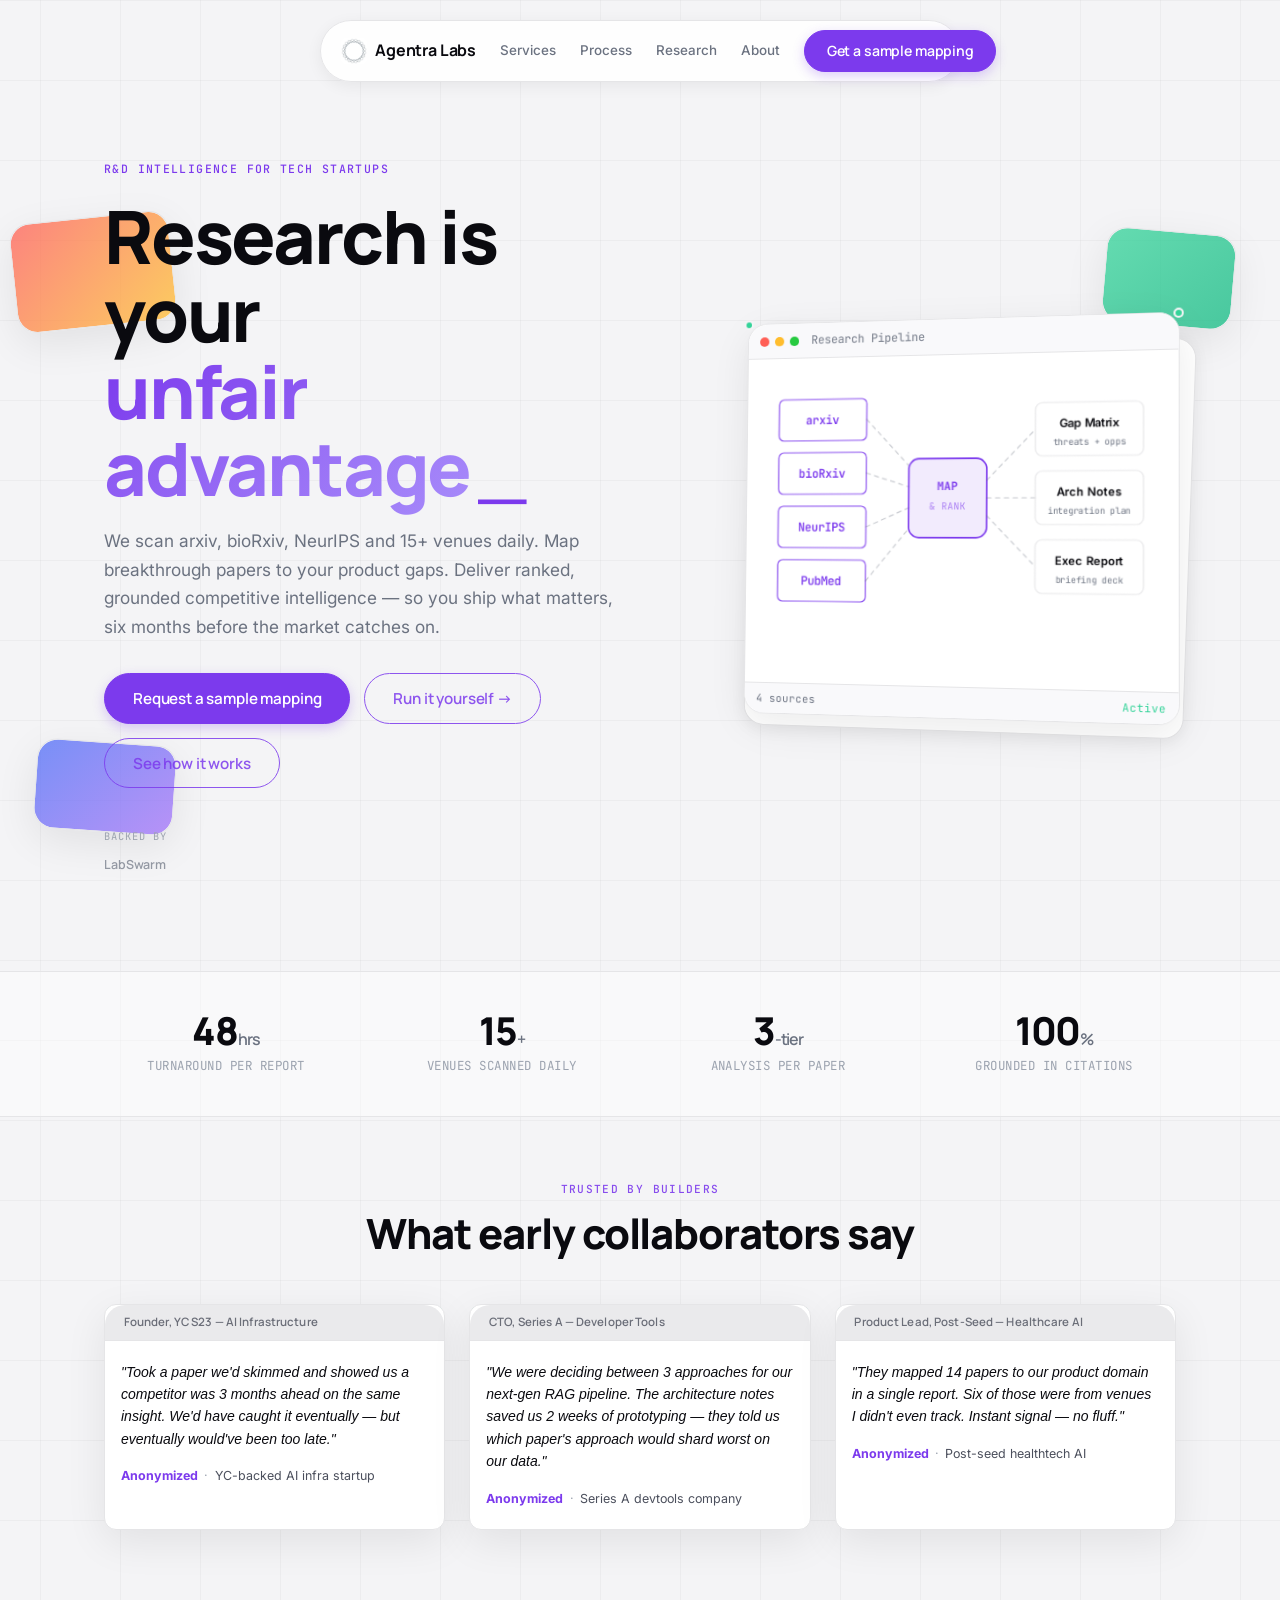
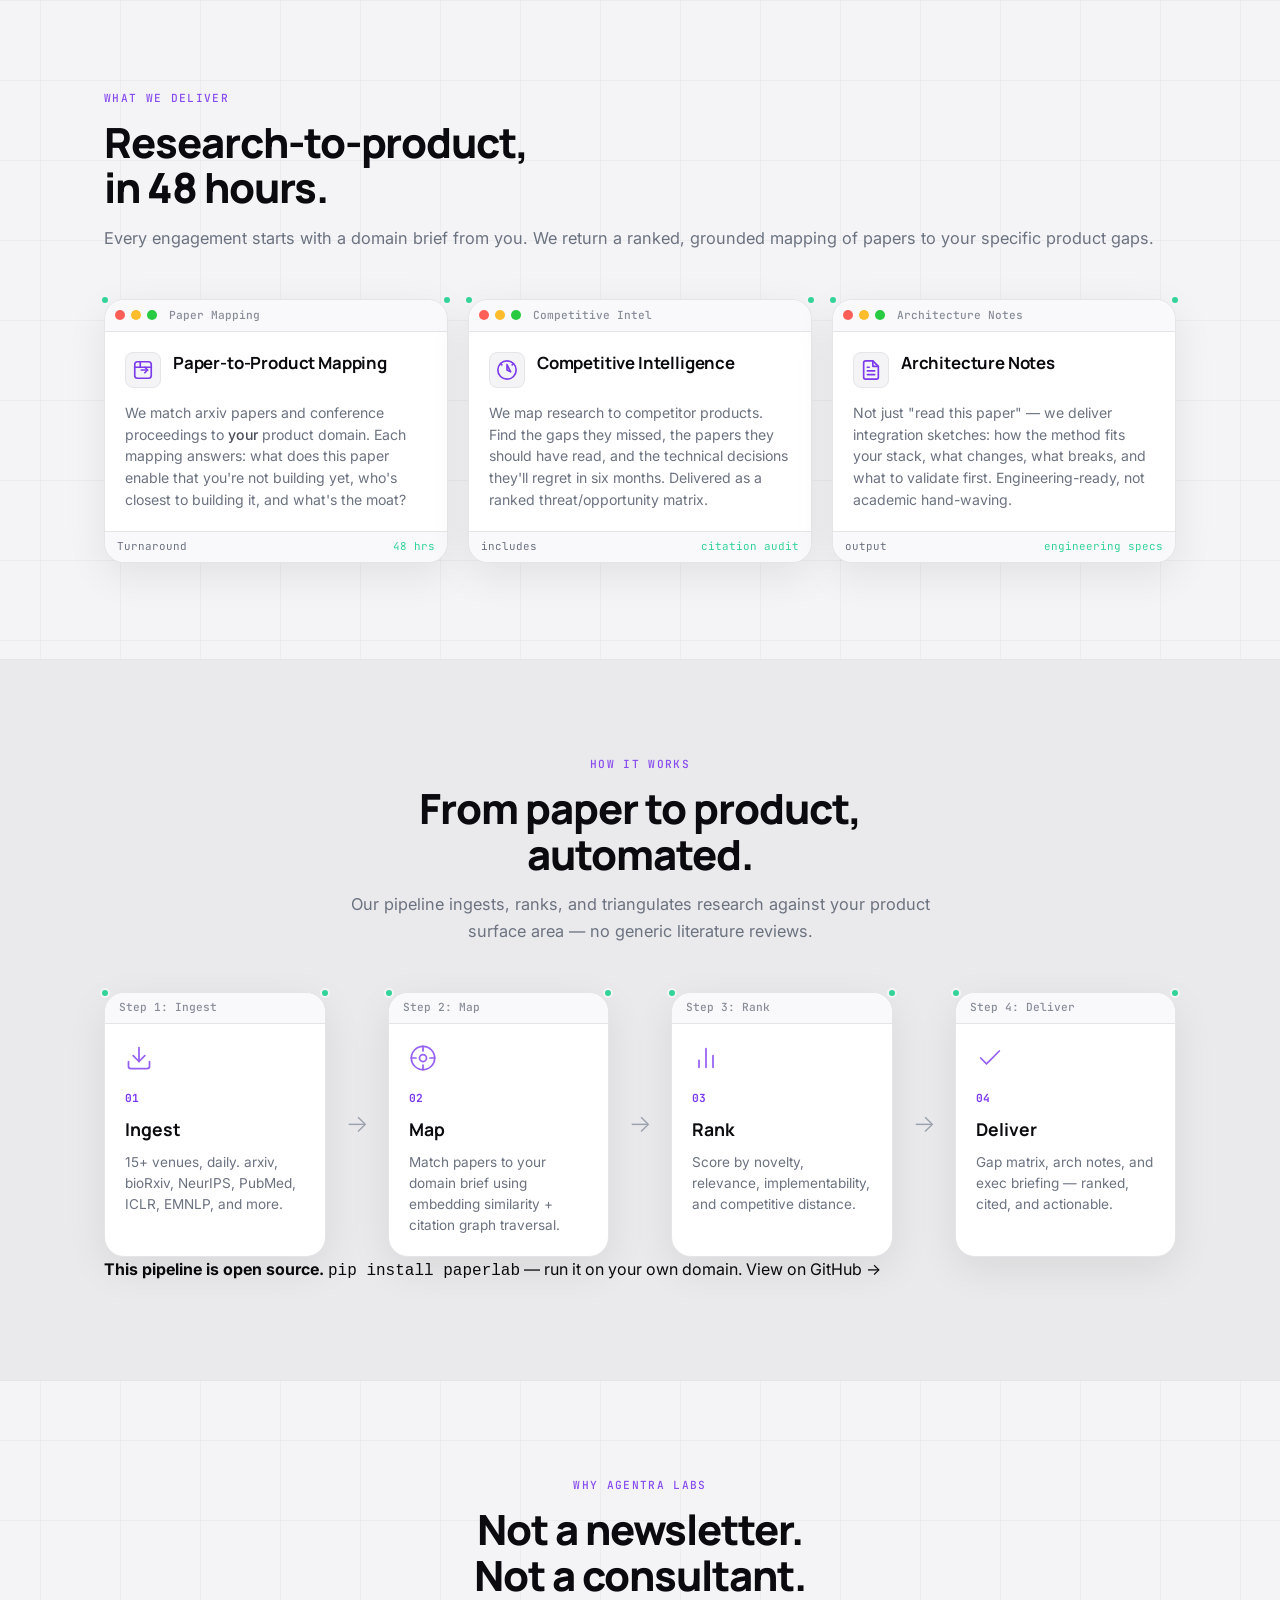
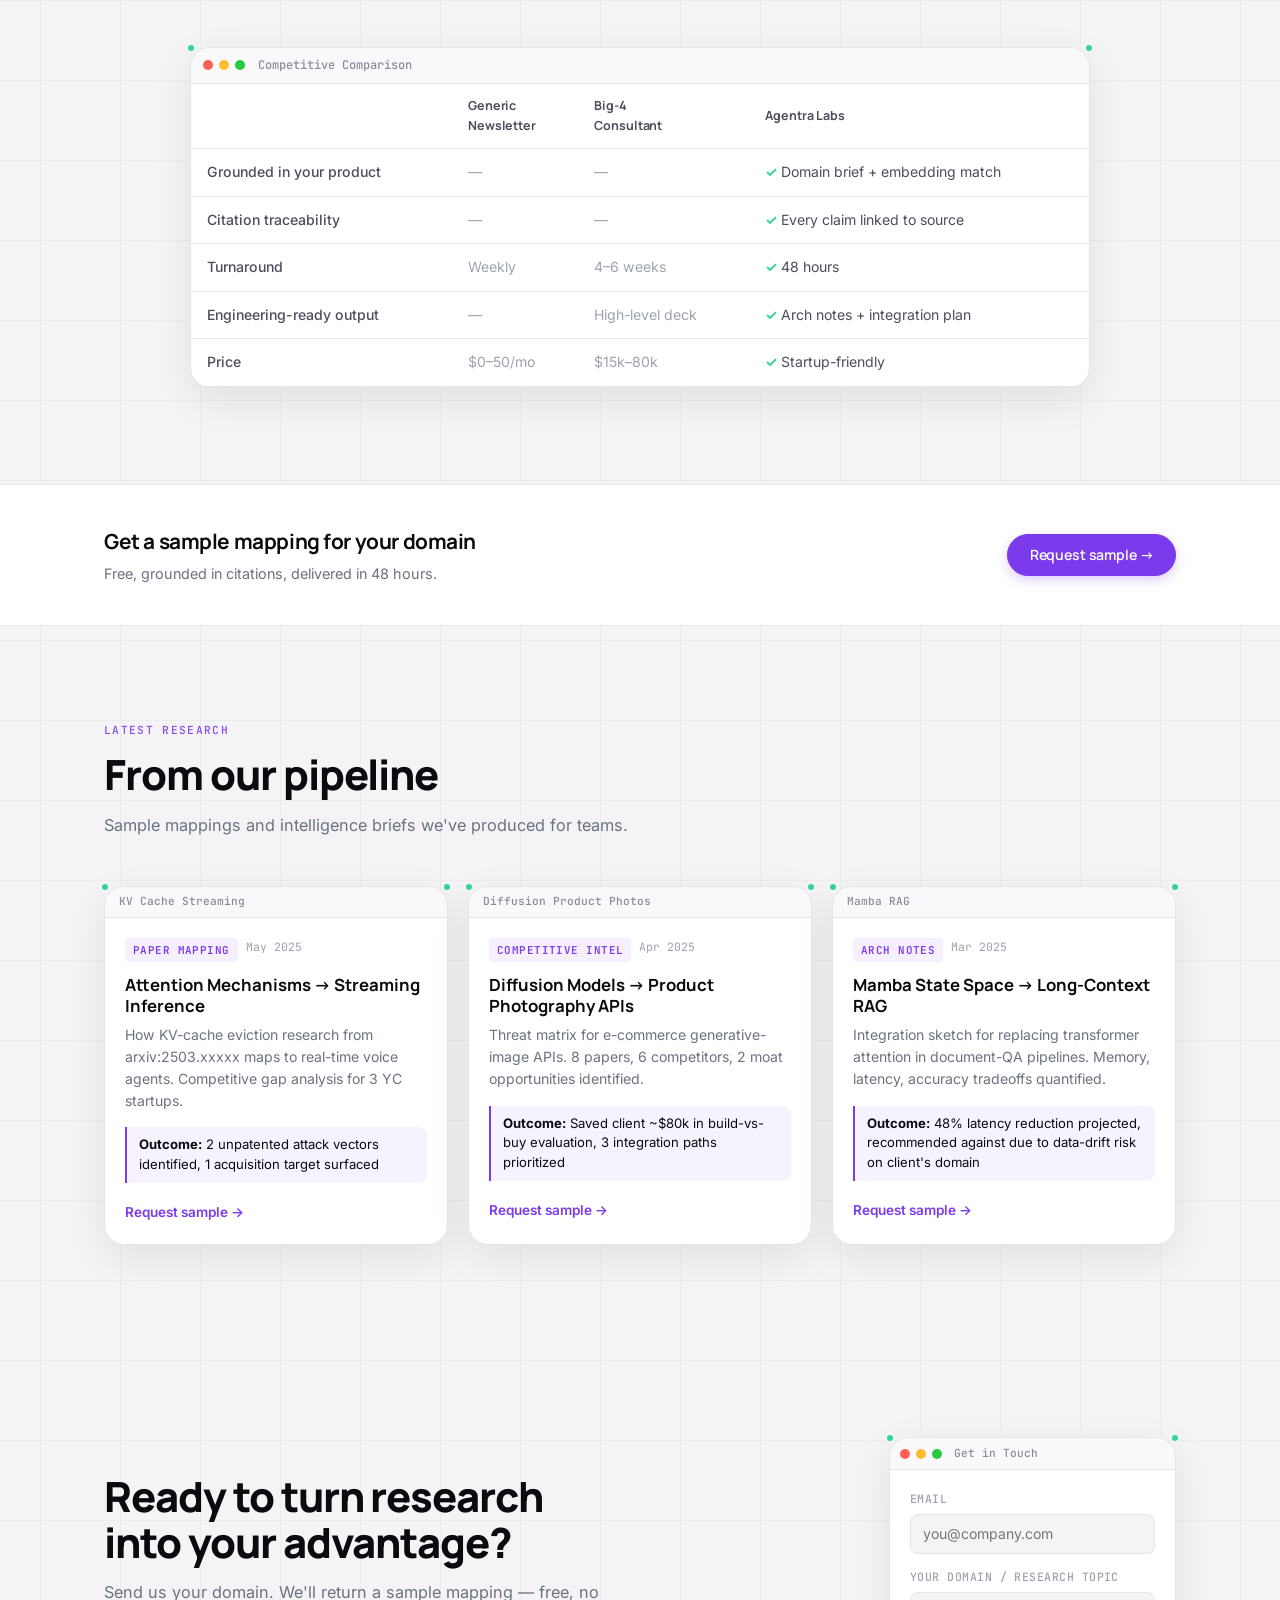
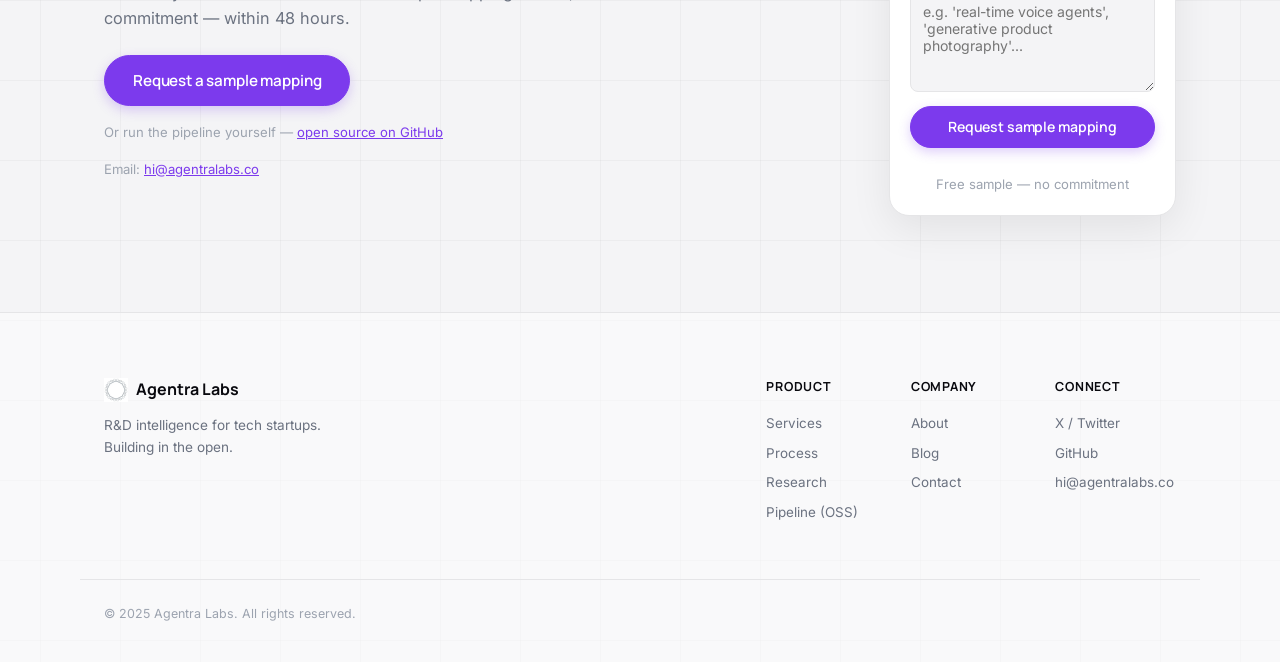
==== commit e071f325: "feat: Sherpa audit improvements — social proof, mid-page CTA, form simplify, SVG icons, mobile stack" ====
--- a/index.html
+++ b/index.html
@@ -63,6 +63,7 @@
         </p>
         <div class="hero__cta">
           <a href="mailto:hi@agentralabs.co" class="btn btn--primary btn--lg">Request a sample mapping</a>
+          <a href="https://github.com/Agentra-Labs/agentralabs.co/tree/main/pipeline" class="btn btn--ghost btn--lg">Run it yourself →</a>
           <a href="#process" class="btn btn--ghost btn--lg">See how it works</a>
         </div>
         <div class="hero__trust">
@@ -83,50 +84,50 @@
             <span class="title-bar__text">Research Pipeline</span>
           </div>
           <div class="window__content">
-            <svg viewBox="0 0 400 320" class="pipeline-svg">
+            <svg viewBox="0 0 460 340" class="pipeline-svg" style="width:100%;height:auto;">
               <g class="p-node" style="--d:0s">
-                <rect x="20" y="30" width="90" height="42" rx="6" fill="none" stroke="var(--accent)" stroke-width="1.2"/>
-                <text x="65" y="56" text-anchor="middle" font-family="JetBrains Mono,monospace" font-size="12" fill="var(--accent)">arxiv</text>
+                <rect x="20" y="30" width="105" height="48" rx="6" fill="none" stroke="var(--accent)" stroke-width="1.2"/>
+                <text x="72" y="59" text-anchor="middle" font-family="JetBrains Mono,monospace" font-size="14" fill="var(--accent)" font-weight="600">arxiv</text>
               </g>
               <g class="p-node" style="--d:.15s">
-                <rect x="20" y="88" width="90" height="42" rx="6" fill="none" stroke="var(--accent)" stroke-width="1.2"/>
-                <text x="65" y="114" text-anchor="middle" font-family="JetBrains Mono,monospace" font-size="12" fill="var(--accent)">bioRxiv</text>
+                <rect x="20" y="92" width="105" height="48" rx="6" fill="none" stroke="var(--accent)" stroke-width="1.2"/>
+                <text x="72" y="121" text-anchor="middle" font-family="JetBrains Mono,monospace" font-size="14" fill="var(--accent)" font-weight="600">bioRxiv</text>
               </g>
               <g class="p-node" style="--d:.3s">
-                <rect x="20" y="146" width="90" height="42" rx="6" fill="none" stroke="var(--accent)" stroke-width="1.2"/>
-                <text x="65" y="172" text-anchor="middle" font-family="JetBrains Mono,monospace" font-size="12" fill="var(--accent)">NeurIPS</text>
+                <rect x="20" y="154" width="105" height="48" rx="6" fill="none" stroke="var(--accent)" stroke-width="1.2"/>
+                <text x="72" y="183" text-anchor="middle" font-family="JetBrains Mono,monospace" font-size="14" fill="var(--accent)" font-weight="600">NeurIPS</text>
               </g>
               <g class="p-node" style="--d:.45s">
-                <rect x="20" y="204" width="90" height="42" rx="6" fill="none" stroke="var(--accent)" stroke-width="1.2"/>
-                <text x="65" y="230" text-anchor="middle" font-family="JetBrains Mono,monospace" font-size="12" fill="var(--accent)">PubMed</text>
-              </g>
-              <line x1="110" y1="51" x2="160" y2="105" stroke="var(--text-dim)" stroke-width="1" opacity="0.4" stroke-linecap="round" stroke-dasharray="4 4"/>
-              <line x1="110" y1="109" x2="160" y2="125" stroke="var(--text-dim)" stroke-width="1" opacity="0.4" stroke-linecap="round" stroke-dasharray="4 4"/>
-              <line x1="110" y1="167" x2="160" y2="145" stroke="var(--text-dim)" stroke-width="1" opacity="0.4" stroke-linecap="round" stroke-dasharray="4 4"/>
-              <line x1="110" y1="225" x2="160" y2="165" stroke="var(--text-dim)" stroke-width="1" opacity="0.4" stroke-linecap="round" stroke-dasharray="4 4"/>
+                <rect x="20" y="216" width="105" height="48" rx="6" fill="none" stroke="var(--accent)" stroke-width="1.2"/>
+                <text x="72" y="245" text-anchor="middle" font-family="JetBrains Mono,monospace" font-size="14" fill="var(--accent)" font-weight="600">PubMed</text>
+              </g>
+              <line x1="125" y1="54" x2="175" y2="108" stroke="var(--text-dim)" stroke-width="1.2" opacity="0.4" stroke-linecap="round" stroke-dasharray="5 5"/>
+              <line x1="125" y1="116" x2="175" y2="132" stroke="var(--text-dim)" stroke-width="1.2" opacity="0.4" stroke-linecap="round" stroke-dasharray="5 5"/>
+              <line x1="125" y1="178" x2="175" y2="156" stroke="var(--text-dim)" stroke-width="1.2" opacity="0.4" stroke-linecap="round" stroke-dasharray="5 5"/>
+              <line x1="125" y1="240" x2="175" y2="180" stroke="var(--text-dim)" stroke-width="1.2" opacity="0.4" stroke-linecap="round" stroke-dasharray="5 5"/>
               <g class="p-node p-node--core" style="--d:.6s">
-                <rect x="160" y="95" width="80" height="80" rx="10" fill="var(--accent)" opacity="0.1"/>
-                <rect x="160" y="95" width="80" height="80" rx="10" fill="none" stroke="var(--accent)" stroke-width="1.5"/>
-                <text x="200" y="128" text-anchor="middle" font-family="JetBrains Mono,monospace" font-size="11" fill="var(--accent)" font-weight="700">MAP</text>
-                <text x="200" y="146" text-anchor="middle" font-family="JetBrains Mono,monospace" font-size="9" fill="var(--accent)" opacity="0.6">& RANK</text>
-              </g>
-              <line x1="240" y1="115" x2="290" y2="65" stroke="var(--text-dim)" stroke-width="1" opacity="0.4" stroke-linecap="round" stroke-dasharray="4 4"/>
-              <line x1="240" y1="135" x2="290" y2="135" stroke="var(--text-dim)" stroke-width="1" opacity="0.4" stroke-linecap="round" stroke-dasharray="4 4"/>
-              <line x1="240" y1="155" x2="290" y2="205" stroke="var(--text-dim)" stroke-width="1" opacity="0.4" stroke-linecap="round" stroke-dasharray="4 4"/>
+                <rect x="175" y="100" width="90" height="90" rx="12" fill="var(--accent)" opacity="0.1"/>
+                <rect x="175" y="100" width="90" height="90" rx="12" fill="none" stroke="var(--accent)" stroke-width="1.8"/>
+                <text x="220" y="136" text-anchor="middle" font-family="JetBrains Mono,monospace" font-size="13" fill="var(--accent)" font-weight="700">MAP</text>
+                <text x="220" y="158" text-anchor="middle" font-family="JetBrains Mono,monospace" font-size="11" fill="var(--accent)" opacity="0.6">& RANK</text>
+              </g>
+              <line x1="265" y1="125" x2="320" y2="68" stroke="var(--text-dim)" stroke-width="1.2" opacity="0.4" stroke-linecap="round" stroke-dasharray="5 5"/>
+              <line x1="265" y1="145" x2="320" y2="145" stroke="var(--text-dim)" stroke-width="1.2" opacity="0.4" stroke-linecap="round" stroke-dasharray="5 5"/>
+              <line x1="265" y1="165" x2="320" y2="222" stroke="var(--text-dim)" stroke-width="1.2" opacity="0.4" stroke-linecap="round" stroke-dasharray="5 5"/>
               <g class="p-node" style="--d:.8s">
-                <rect x="290" y="38" width="100" height="54" rx="6" fill="none" stroke="var(--border)" stroke-width="1"/>
-                <text x="340" y="62" text-anchor="middle" font-family="Inter,sans-serif" font-size="11" fill="var(--text)" font-weight="600">Gap Matrix</text>
-                <text x="340" y="80" text-anchor="middle" font-family="JetBrains Mono,monospace" font-size="9" fill="var(--text-dim)">threats + opps</text>
+                <rect x="320" y="38" width="120" height="60" rx="8" fill="none" stroke="var(--border)" stroke-width="1.2"/>
+                <text x="380" y="66" text-anchor="middle" font-family="Inter,sans-serif" font-size="13" fill="var(--text)" font-weight="600">Gap Matrix</text>
+                <text x="380" y="86" text-anchor="middle" font-family="JetBrains Mono,monospace" font-size="10" fill="var(--text-dim)">threats + opps</text>
               </g>
               <g class="p-node" style="--d:.95s">
-                <rect x="290" y="108" width="100" height="54" rx="6" fill="none" stroke="var(--border)" stroke-width="1"/>
-                <text x="340" y="132" text-anchor="middle" font-family="Inter,sans-serif" font-size="11" fill="var(--text)" font-weight="600">Arch Notes</text>
-                <text x="340" y="150" text-anchor="middle" font-family="JetBrains Mono,monospace" font-size="9" fill="var(--text-dim)">integration plan</text>
+                <rect x="320" y="115" width="120" height="60" rx="8" fill="none" stroke="var(--border)" stroke-width="1.2"/>
+                <text x="380" y="143" text-anchor="middle" font-family="Inter,sans-serif" font-size="13" fill="var(--text)" font-weight="600">Arch Notes</text>
+                <text x="380" y="163" text-anchor="middle" font-family="JetBrains Mono,monospace" font-size="10" fill="var(--text-dim)">integration plan</text>
               </g>
               <g class="p-node" style="--d:1.1s">
-                <rect x="290" y="178" width="100" height="54" rx="6" fill="none" stroke="var(--border)" stroke-width="1"/>
-                <text x="340" y="202" text-anchor="middle" font-family="Inter,sans-serif" font-size="11" fill="var(--text)" font-weight="600">Exec Report</text>
-                <text x="340" y="220" text-anchor="middle" font-family="JetBrains Mono,monospace" font-size="9" fill="var(--text-dim)">briefing deck</text>
+                <rect x="320" y="192" width="120" height="60" rx="8" fill="none" stroke="var(--border)" stroke-width="1.2"/>
+                <text x="380" y="220" text-anchor="middle" font-family="Inter,sans-serif" font-size="13" fill="var(--text)" font-weight="600">Exec Report</text>
+                <text x="380" y="240" text-anchor="middle" font-family="JetBrains Mono,monospace" font-size="10" fill="var(--text-dim)">briefing deck</text>
               </g>
             </svg>
           </div>
@@ -161,6 +162,57 @@
     </div>
   </section>
 
+  <!-- Social Proof -->
+  <section class="social-proof">
+    <div class="container">
+      <header class="section-header section-header--center">
+        <p class="section-kicker">Trusted by builders</p>
+        <h2 class="section-title">What early collaborators say</h2>
+      </header>
+      <div class="social-proof__grid">
+        <article class="testimonial-card window">
+          <div class="title-bar title-bar--sm">
+            <span class="title-bar__text">Founder, YC S23 — AI Infrastructure</span>
+          </div>
+          <div class="window__content">
+            <p class="testimonial__text">"Took a paper we'd skimmed and showed us a competitor was 3 months ahead on the same insight. We'd have caught it eventually — but eventually would've been too late."</p>
+            <div class="testimonial__author">
+              <span class="testimonial__name">Anonymized</span>
+              <span class="testimonial__sep">·</span>
+              <span class="testimonial__role">YC-backed AI infra startup</span>
+            </div>
+          </div>
+        </article>
+        <article class="testimonial-card window">
+          <div class="title-bar title-bar--sm">
+            <span class="title-bar__text">CTO, Series A — Developer Tools</span>
+          </div>
+          <div class="window__content">
+            <p class="testimonial__text">"We were deciding between 3 approaches for our next-gen RAG pipeline. The architecture notes saved us 2 weeks of prototyping — they told us which paper's approach would shard worst on our data."</p>
+            <div class="testimonial__author">
+              <span class="testimonial__name">Anonymized</span>
+              <span class="testimonial__sep">·</span>
+              <span class="testimonial__role">Series A devtools company</span>
+            </div>
+          </div>
+        </article>
+        <article class="testimonial-card window">
+          <div class="title-bar title-bar--sm">
+            <span class="title-bar__text">Product Lead, Post-Seed — Healthcare AI</span>
+          </div>
+          <div class="window__content">
+            <p class="testimonial__text">"They mapped 14 papers to our product domain in a single report. Six of those were from venues I didn't even track. Instant signal — no fluff."</p>
+            <div class="testimonial__author">
+              <span class="testimonial__name">Anonymized</span>
+              <span class="testimonial__sep">·</span>
+              <span class="testimonial__role">Post-seed healthtech AI</span>
+            </div>
+          </div>
+        </article>
+      </div>
+    </div>
+  </section>
+
   <!-- Services -->
   <section id="services" class="services">
     <div class="container">
@@ -258,6 +310,7 @@
               <span class="title-bar__text">Step 1: Ingest</span>
             </div>
             <div class="window__content">
+              <svg class="arch-step__icon" viewBox="0 0 24 24" fill="none" stroke="currentColor" stroke-width="1.5" stroke-linecap="round" stroke-linejoin="round"><path d="M21 15v4a2 2 0 0 1-2 2H5a2 2 0 0 1-2-2v-4"/><polyline points="7 10 12 15 17 10"/><line x1="12" y1="15" x2="12" y2="3"/></svg>
               <div class="arch-step__num">01</div>
               <div class="arch-step__title">Ingest</div>
               <div class="arch-step__desc">15+ venues, daily. arxiv, bioRxiv, NeurIPS, PubMed, ICLR, EMNLP, and more.</div>
@@ -269,6 +322,7 @@
               <span class="title-bar__text">Step 2: Map</span>
             </div>
             <div class="window__content">
+              <svg class="arch-step__icon" viewBox="0 0 24 24" fill="none" stroke="currentColor" stroke-width="1.5" stroke-linecap="round" stroke-linejoin="round"><circle cx="12" cy="12" r="10"/><circle cx="12" cy="12" r="3"/><line x1="12" y1="2" x2="12" y2="6"/><line x1="12" y1="18" x2="12" y2="22"/><line x1="2" y1="12" x2="6" y2="12"/><line x1="18" y1="12" x2="22" y2="12"/></svg>
               <div class="arch-step__num">02</div>
               <div class="arch-step__title">Map</div>
               <div class="arch-step__desc">Match papers to your domain brief using embedding similarity + citation graph traversal.</div>
@@ -280,6 +334,7 @@
               <span class="title-bar__text">Step 3: Rank</span>
             </div>
             <div class="window__content">
+              <svg class="arch-step__icon" viewBox="0 0 24 24" fill="none" stroke="currentColor" stroke-width="1.5" stroke-linecap="round" stroke-linejoin="round"><line x1="18" y1="20" x2="18" y2="10"/><line x1="12" y1="20" x2="12" y2="4"/><line x1="6" y1="20" x2="6" y2="14"/></svg>
               <div class="arch-step__num">03</div>
               <div class="arch-step__title">Rank</div>
               <div class="arch-step__desc">Score by novelty, relevance, implementability, and competitive distance.</div>
@@ -291,12 +346,20 @@
               <span class="title-bar__text">Step 4: Deliver</span>
             </div>
             <div class="window__content">
+              <svg class="arch-step__icon" viewBox="0 0 24 24" fill="none" stroke="currentColor" stroke-width="1.5" stroke-linecap="round" stroke-linejoin="round"><polyline points="20 6 9 17 4 12"/></svg>
               <div class="arch-step__num">04</div>
               <div class="arch-step__title">Deliver</div>
               <div class="arch-step__desc">Gap matrix, arch notes, and exec briefing — ranked, cited, and actionable.</div>
             </div>
           </div>
         </div>
+      </div>
+      <div class="process__oss">
+        <p>
+          <strong>This pipeline is open source.</strong>
+          <code>pip install paperlab</code> — run it on your own domain.
+          <a href="https://github.com/Agentra-Labs/agentralabs.co/tree/main/pipeline">View on GitHub →</a>
+        </p>
       </div>
     </div>
   </section>
@@ -361,7 +424,51 @@
             </tbody>
           </table>
         </div>
-      </div>
+        <!-- Mobile stacked comparison cards -->
+        <div class="compare-cards">
+          <div class="compare-card">
+            <div class="compare-card__label">Generic Newsletter</div>
+            <div class="compare-card__checks">
+              <span class="compare-card__x">— Grounded in your product</span>
+              <span class="compare-card__x">— Citation traceability</span>
+              <span class="compare-card__x">Weekly turnaround</span>
+              <span class="compare-card__x">— Engineering-ready output</span>
+              <span class="compare-card__check">$0–50/mo</span>
+            </div>
+          </div>
+          <div class="compare-card">
+            <div class="compare-card__label">Big-4 Consultant</div>
+            <div class="compare-card__checks">
+              <span class="compare-card__x">— Grounded in your product</span>
+              <span class="compare-card__x">— Citation traceability</span>
+              <span class="compare-card__x">4–6 weeks turnaround</span>
+              <span class="compare-card__x">High-level deck only</span>
+              <span class="compare-card__x">$15k–80k</span>
+            </div>
+          </div>
+          <div class="compare-card">
+            <div class="compare-card__label compare-card__label--us">Agentra Labs</div>
+            <div class="compare-card__checks">
+              <span class="compare-card__check">✓ Domain brief + embedding match</span>
+              <span class="compare-card__check">✓ Every claim linked to source</span>
+              <span class="compare-card__check">✓ 48 hours turnaround</span>
+              <span class="compare-card__check">✓ Arch notes + integration plan</span>
+              <span class="compare-card__check">✓ Startup-friendly pricing</span>
+            </div>
+          </div>
+        </div>
+      </div>
+    </div>
+  </section>
+
+  <!-- Mid-page CTA Banner -->
+  <section class="cta-banner">
+    <div class="container cta-banner__inner">
+      <div class="cta-banner__text">
+        <h3 class="cta-banner__title">Get a sample mapping for your domain</h3>
+        <p class="cta-banner__desc">Free, grounded in citations, delivered in 48 hours.</p>
+      </div>
+      <a href="#about" class="btn btn--primary" onclick="document.getElementById('about').scrollIntoView({behavior:'smooth'});return false;">Request sample →</a>
     </div>
   </section>
 
@@ -385,6 +492,7 @@
             </div>
             <h3 class="research-card__title">Attention Mechanisms → Streaming Inference</h3>
             <p class="research-card__desc">How KV-cache eviction research from arxiv:2503.xxxxx maps to real-time voice agents. Competitive gap analysis for 3 YC startups.</p>
+            <p class="research-card__outcome"><strong>Outcome:</strong> 2 unpatented attack vectors identified, 1 acquisition target surfaced</p>
             <a href="mailto:hi@agentralabs.co" class="research-card__link">Request sample →</a>
           </div>
         </article>
@@ -399,6 +507,7 @@
             </div>
             <h3 class="research-card__title">Diffusion Models → Product Photography APIs</h3>
             <p class="research-card__desc">Threat matrix for e-commerce generative-image APIs. 8 papers, 6 competitors, 2 moat opportunities identified.</p>
+            <p class="research-card__outcome"><strong>Outcome:</strong> Saved client ~$80k in build-vs-buy evaluation, 3 integration paths prioritized</p>
             <a href="mailto:hi@agentralabs.co" class="research-card__link">Request sample →</a>
           </div>
         </article>
@@ -413,6 +522,7 @@
             </div>
             <h3 class="research-card__title">Mamba State Space → Long-Context RAG</h3>
             <p class="research-card__desc">Integration sketch for replacing transformer attention in document-QA pipelines. Memory, latency, accuracy tradeoffs quantified.</p>
+            <p class="research-card__outcome"><strong>Outcome:</strong> 48% latency reduction projected, recommended against due to data-drift risk on client's domain</p>
             <a href="mailto:hi@agentralabs.co" class="research-card__link">Request sample →</a>
           </div>
         </article>
@@ -429,7 +539,11 @@
         <div class="cta__actions">
           <a href="mailto:hi@agentralabs.co" class="btn btn--primary btn--lg">Request a sample mapping</a>
         </div>
-        <p class="cta__small">Or email us directly at <a href="mailto:hi@agentralabs.co">hi@agentralabs.co</a></p>
+        <p class="cta__small">
+          Or run the pipeline yourself —
+          <a href="https://github.com/Agentra-Labs/agentralabs.co/tree/main/pipeline">open source on GitHub</a>
+        </p>
+        <p class="cta__small">Email: <a href="mailto:hi@agentralabs.co">hi@agentralabs.co</a></p>
       </div>
       <div class="cta__form-card window">
         <div class="title-bar title-bar--sm">
@@ -443,22 +557,15 @@
         <div class="window__content">
           <form class="contact-form" action="mailto:hi@agentralabs.co" method="post" enctype="text/plain">
             <div class="form-row">
-              <label class="form-label">Name</label>
-              <input type="text" name="name" class="form-input" placeholder="Your name" required />
-            </div>
-            <div class="form-row">
               <label class="form-label">Email</label>
               <input type="email" name="email" class="form-input" placeholder="you@company.com" required />
             </div>
             <div class="form-row">
-              <label class="form-label">Company</label>
-              <input type="text" name="company" class="form-input" placeholder="What space are you building in?" required />
-            </div>
-            <div class="form-row">
-              <label class="form-label">Research Topic</label>
-              <textarea name="message" class="form-input form-textarea" rows="4" placeholder="e.g. 'real-time voice agents', 'generative product photography'..."></textarea>
-            </div>
-            <button type="submit" class="btn btn--primary btn--block">Send Request</button>
+              <label class="form-label">Your domain / research topic</label>
+              <textarea name="message" class="form-input form-textarea" rows="3" placeholder="e.g. 'real-time voice agents', 'generative product photography'..."></textarea>
+            </div>
+            <button type="submit" class="btn btn--primary btn--block">Request sample mapping</button>
+            <p class="cta__small" style="margin-top:.75rem;text-align:center;">Free sample — no commitment</p>
           </form>
         </div>
       </div>
@@ -481,6 +588,7 @@
           <a href="#services">Services</a>
           <a href="#process">Process</a>
           <a href="#research">Research</a>
+          <a href="https://github.com/Agentra-Labs/agentralabs.co/tree/main/pipeline">Pipeline (OSS)</a>
         </div>
         <div class="footer__col">
           <h4>Company</h4>
@@ -501,6 +609,14 @@
     </div>
   </footer>
 
+  <!-- Mobile Sticky CTA -->
+  <div class="mobile-sticky-cta">
+    <div class="container mobile-sticky-cta__inner">
+      <p class="mobile-sticky-cta__text">Free research mapping for your domain</p>
+      <a href="#about" class="btn btn--primary btn--sm" onclick="document.getElementById('about').scrollIntoView({behavior:'smooth'});return false;">Get sample</a>
+    </div>
+  </div>
+
   <script src="script.js"></script>
 </body>
 </html>
--- a/styles.css
+++ b/styles.css
@@ -148,25 +148,28 @@
 .btn--lg { padding: .85rem 1.75rem; font-size: .95rem; }
 .btn--block { width: 100%; }
 .btn--primary {
-  background: #fff;
-  color: var(--text);
-  border-color: var(--border-2);
-  box-shadow: 0 0 16px var(--accent-glow), 0 2px 8px rgba(0,0,0,0.04);
+  background: var(--accent);
+  color: #fff;
+  border-color: var(--accent);
+  box-shadow: 0 4px 12px rgba(124,58,237,0.25);
 }
 .btn--primary:hover {
-  border-color: var(--accent);
-  box-shadow: 0 0 28px rgba(124,58,237,0.35), 0 4px 12px rgba(0,0,0,0.06);
-  transform: translateY(-1px);
+  background: #6D28D9;
+  border-color: #6D28D9;
+  box-shadow: 0 6px 20px rgba(124,58,237,0.35);
+  transform: translateY(-2px);
 }
 .btn--ghost {
   background: transparent;
-  color: var(--text-2);
-  border-color: var(--border);
+  color: var(--accent);
+  border-color: var(--accent);
+  opacity: .85;
 }
 .btn--ghost:hover {
-  border-color: var(--accent);
-  color: var(--accent);
-  background: rgba(124,58,237,0.04);
+  background: rgba(124,58,237,0.06);
+  color: var(--accent);
+  opacity: 1;
+  transform: translateY(-1px);
 }
 
 /* ============================================
@@ -402,6 +405,25 @@
 }
 
 /* ============================================
+   PIPELINE SVG
+   ============================================ */
+.pipeline-svg {
+  max-width: 100%;
+  display: block;
+}
+.p-node {
+  opacity: 0;
+  animation: pFadeIn .5s ease forwards;
+}
+@keyframes pFadeIn {
+  to { opacity: 1; }
+}
+.p-node--core {
+  animation-duration: .7s;
+  animation-timing-function: cubic-bezier(.34,1.56,.64,1);
+}
+
+/* ============================================
    STATS BAND
    ============================================ */
 .stats-band {
@@ -436,6 +458,71 @@
   letter-spacing: .04em;
   font-family: var(--font-mono);
   text-transform: uppercase;
+}
+
+/* ============================================
+   SOCIAL PROOF
+   ============================================ */
+.social-proof {
+  padding: 4rem 0;
+}
+.social-proof .section-header {
+  margin-bottom: 3rem;
+}
+.social-proof__grid {
+  display: grid;
+  grid-template-columns: repeat(3, 1fr);
+  gap: 1.5rem;
+}
+.testimonial-card {
+  background: var(--bg-2);
+  border: 1px solid var(--border);
+  border-radius: var(--radius-md);
+  overflow: hidden;
+  transition: box-shadow .25s, transform .25s;
+}
+.testimonial-card:hover {
+  box-shadow: var(--shadow-md);
+  transform: translateY(-2px);
+}
+.testimonial-card .title-bar--sm {
+  display: flex;
+  align-items: center;
+  justify-content: space-between;
+  padding: .5rem .875rem;
+  background: var(--bg-3);
+  border-bottom: 1px solid var(--border);
+  font-family: var(--font-heading);
+  font-size: .72rem;
+  font-weight: 600;
+  color: var(--text-2);
+  letter-spacing: .01em;
+}
+.testimonial-card .window__content {
+  padding: 1.25rem 1rem;
+}
+.testimonial__text {
+  font-size: .875rem;
+  line-height: 1.6;
+  color: var(--text);
+  font-style: italic;
+  margin-bottom: 1rem;
+}
+.testimonial__author {
+  display: flex;
+  align-items: center;
+  gap: .4rem;
+  font-size: .78rem;
+}
+.testimonial__name {
+  font-weight: 700;
+  color: var(--accent);
+}
+.testimonial__sep {
+  color: var(--text-muted);
+}
+.testimonial__role {
+  color: var(--text-2);
 }
 
 /* ============================================
@@ -532,6 +619,13 @@
   font-weight: 700;
   margin-bottom: .5rem;
 }
+.arch-step__icon {
+  width: 28px;
+  height: 28px;
+  color: var(--accent);
+  opacity: .8;
+  margin-bottom: .6rem;
+}
 .arch-step__title {
   font-family: var(--font-heading);
   font-size: 1.1rem;
@@ -585,6 +679,36 @@
 .compare-check { color: var(--success); font-weight: 700; }
 
 /* ============================================
+   CTA BANNER
+   ============================================ */
+.cta-banner {
+  padding: 2.5rem 0;
+  background: var(--bg-2);
+  border-top: 1px solid var(--border);
+  border-bottom: 1px solid var(--border);
+}
+.cta-banner__inner {
+  display: flex;
+  align-items: center;
+  justify-content: space-between;
+  gap: 2rem;
+}
+.cta-banner__title {
+  font-family: var(--font-heading);
+  font-size: 1.3rem;
+  font-weight: 700;
+  letter-spacing: -.02em;
+  margin-bottom: .25rem;
+}
+.cta-banner__desc {
+  font-size: .9rem;
+  color: var(--text-dim);
+}
+.cta-banner .btn {
+  flex-shrink: 0;
+}
+
+/* ============================================
    RESEARCH
    ============================================ */
 .research { padding: 6rem 0; }
@@ -625,6 +749,16 @@
   line-height: 1.55;
   margin-bottom: 1rem;
 }
+.research-card__outcome {
+  font-size: .82rem;
+  color: var(--text);
+  line-height: 1.5;
+  margin-bottom: 1rem;
+  padding: .5rem .75rem;
+  background: rgba(124,58,237,0.06);
+  border-left: 2px solid var(--accent);
+  border-radius: 0 var(--radius-sm) var(--radius-sm) 0;
+}
 .research-card__link {
   font-size: .85rem;
   font-weight: 600;
@@ -641,7 +775,7 @@
 .cta__grid {
   display: grid;
   grid-template-columns: 1fr 1fr;
-  gap: 3rem;
+  gap: 4rem;
   align-items: center;
 }
 .cta__copy { max-width: 520px; }
@@ -652,7 +786,92 @@
   margin-top: 1rem;
 }
 .cta__small a { color: var(--accent); text-decoration: underline; }
-.cta__form-card { max-width: 440px; margin-left: auto; }
+.cta__form-card { max-width: 520px; margin-left: auto; }
+
+/* ============================================
+   MOBILE STICKY CTA
+   ============================================ */
+.mobile-sticky-cta {
+  display: none;
+  position: fixed;
+  bottom: 0;
+  left: 0;
+  right: 0;
+  background: var(--bg-2);
+  border-top: 1px solid var(--border);
+  padding: .75rem 0;
+  z-index: 100;
+  box-shadow: 0 -4px 20px rgba(0,0,0,0.08);
+}
+.mobile-sticky-cta__inner {
+  display: flex;
+  align-items: center;
+  justify-content: space-between;
+  gap: 1rem;
+}
+.mobile-sticky-cta__text {
+  font-size: .82rem;
+  font-weight: 600;
+  color: var(--text);
+}
+
+/* ============================================
+   MOBILE COMPARISON CARDS
+   ============================================ */
+.compare-cards {
+  display: none;
+}
+.compare-card {
+  background: var(--bg-2);
+  border: 1px solid var(--border);
+  border-radius: var(--radius-md);
+  padding: 1rem;
+  margin-bottom: .75rem;
+}
+.compare-card__label {
+  font-family: var(--font-heading);
+  font-size: .7rem;
+  font-weight: 600;
+  text-transform: uppercase;
+  letter-spacing: .06em;
+  color: var(--text-dim);
+  margin-bottom: .5rem;
+}
+.compare-card__label--us {
+  color: var(--accent);
+}
+.compare-card__checks {
+  display: flex;
+  flex-wrap: wrap;
+  gap: .5rem;
+}
+.compare-card__check {
+  font-size: .8rem;
+  padding: .25rem .5rem;
+  background: rgba(52,211,153,0.08);
+  border-radius: var(--radius-sm);
+  color: var(--text);
+  display: inline-flex;
+  align-items: center;
+  gap: .25rem;
+}
+.compare-card__x {
+  font-size: .8rem;
+  padding: .25rem .5rem;
+  background: rgba(239,68,68,0.06);
+  border-radius: var(--radius-sm);
+  color: var(--text-muted);
+}
+
+@media (min-width: 901px) {
+  .cta__form-card {
+    transition: max-width .45s cubic-bezier(.34,1.56,.64,1), box-shadow .45s ease;
+  }
+  .cta__form-card:focus-within {
+    max-width: 620px;
+    box-shadow: 0 24px 70px rgba(0,0,0,0.10);
+  }
+}
 
 .contact-form { display: flex; flex-direction: column; gap: .875rem; }
 .form-row { display: flex; flex-direction: column; gap: .35rem; }
@@ -794,6 +1013,13 @@
   .hero-window { transform: none; }
   .stats-band__grid { grid-template-columns: repeat(2, 1fr); }
   .hero__title { font-size: clamp(2rem, 8vw, 2.8rem); }
+  .social-proof__grid { grid-template-columns: 1fr; gap: 1rem; }
+  .compare-table { display: none; }
+  .compare-table-wrap { display: none; }
+  .compare-cards { display: block; }
+  .comparison .section-lede { margin-bottom: 1.5rem; }
+  .cta-banner__inner { flex-direction: column; text-align: center; }
+  .mobile-sticky-cta { display: flex; }
 }
 @media (max-width: 480px) {
   .stats-band__grid { grid-template-columns: 1fr; }
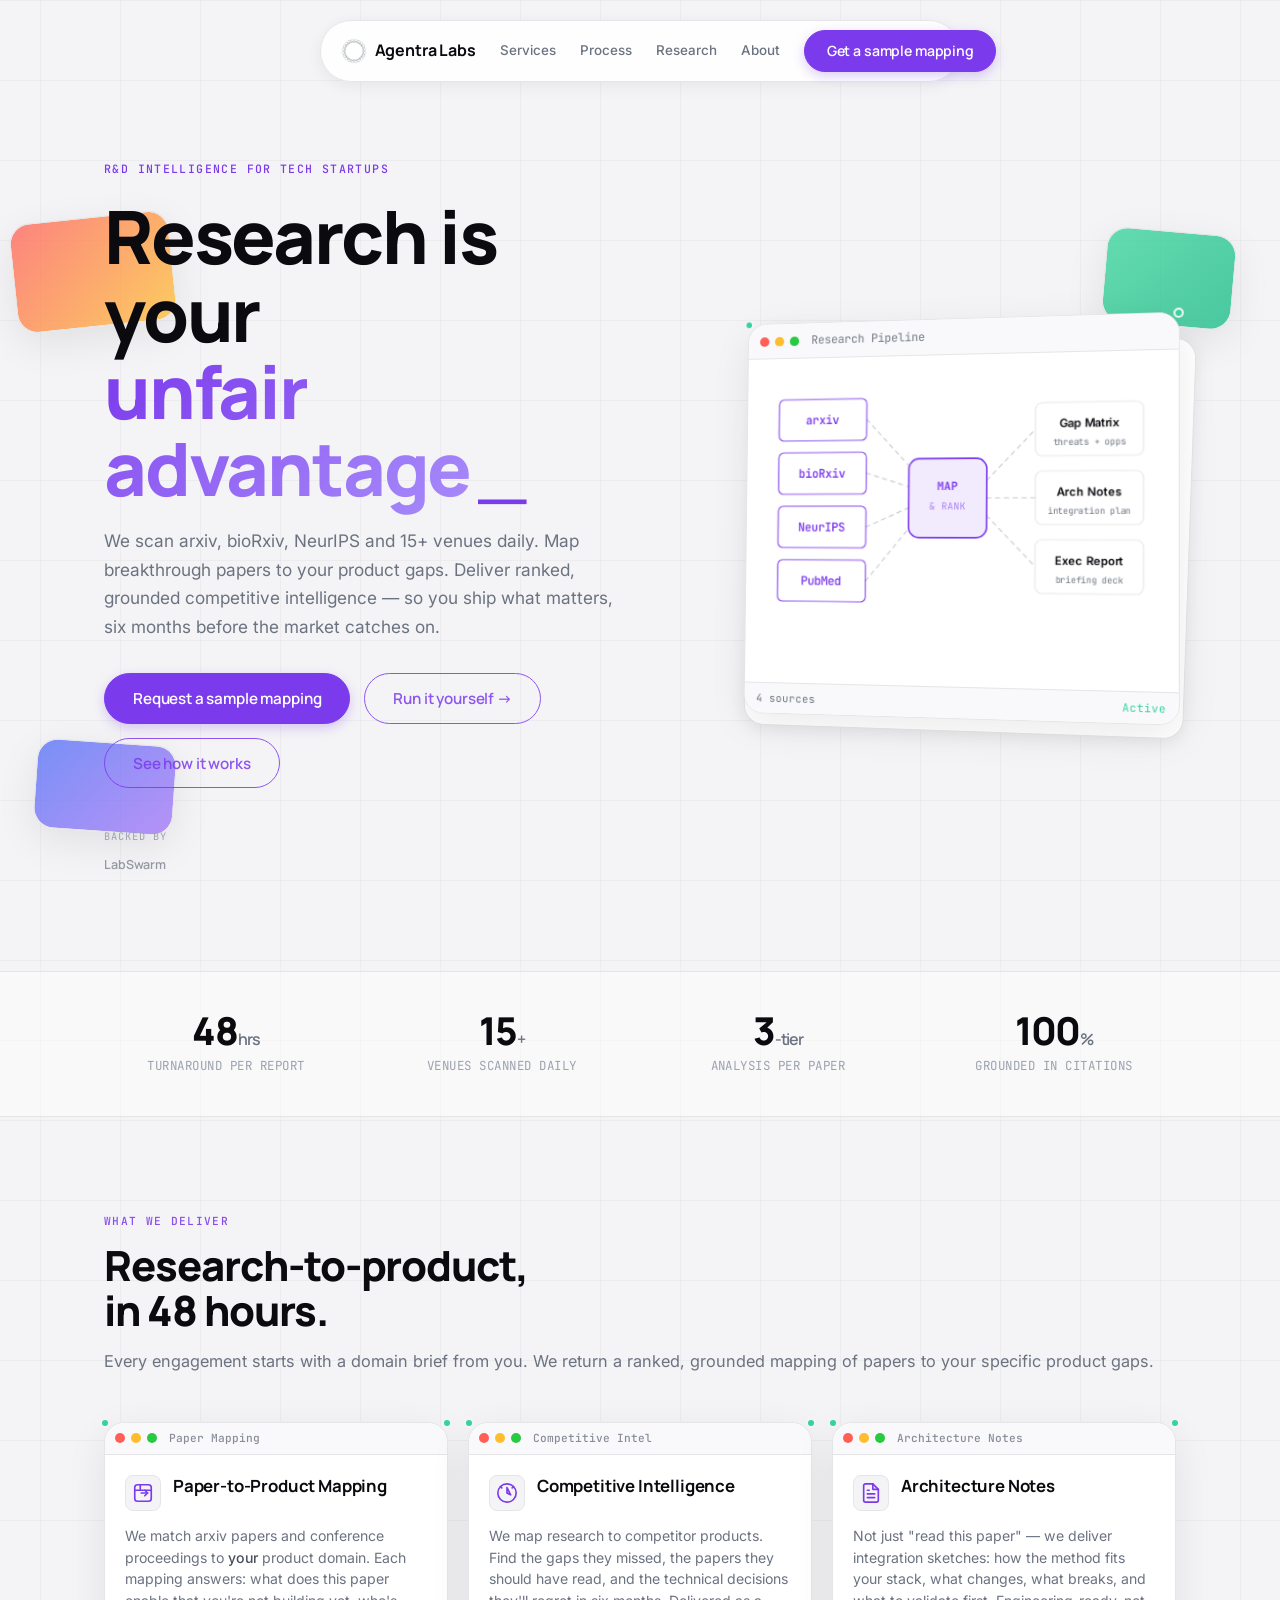
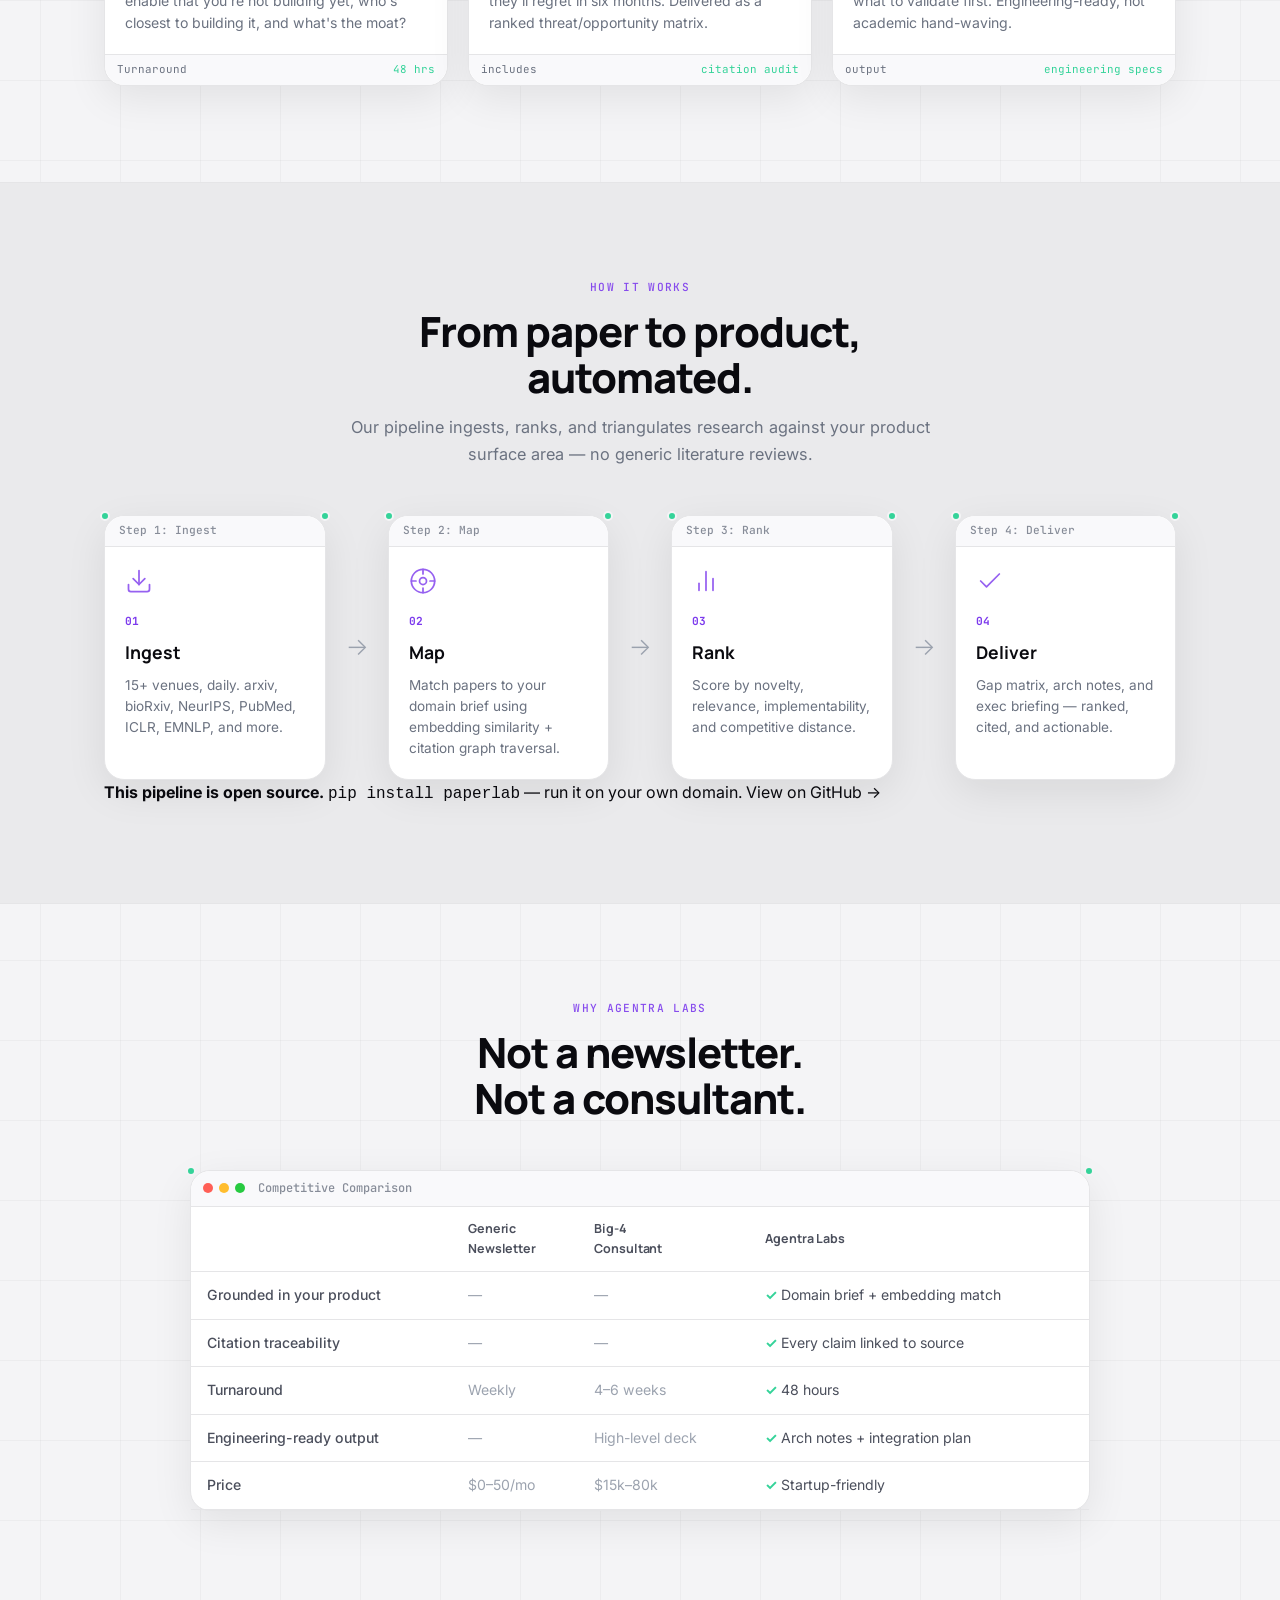
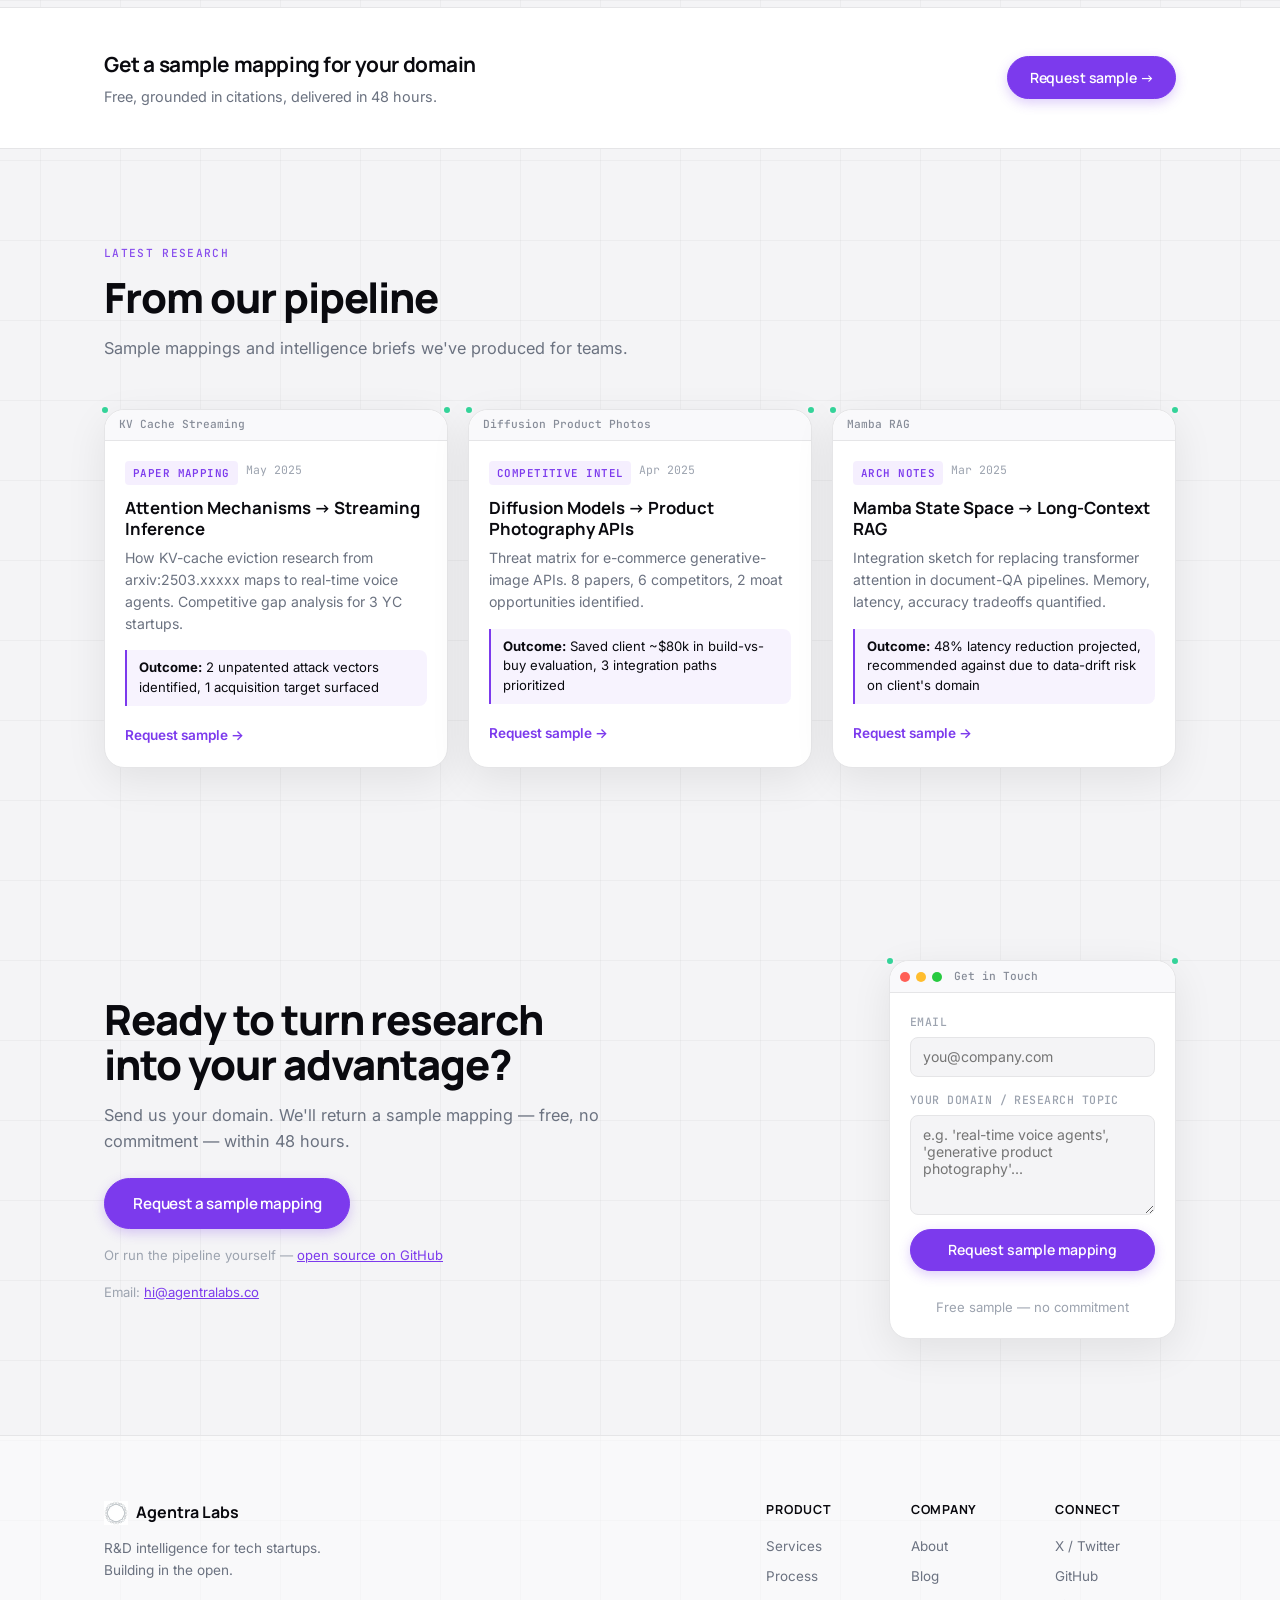
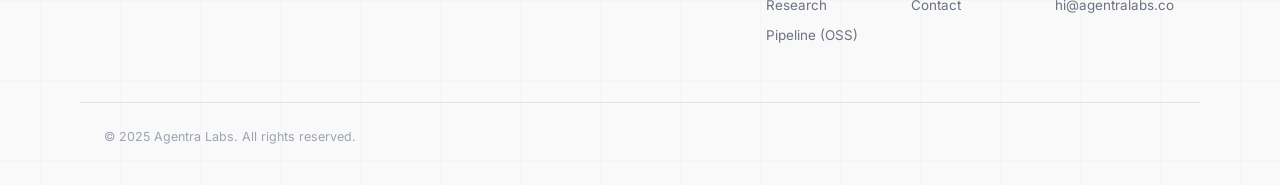
==== commit d4603fff: "remove social proof section — no credibility yet" ====
--- a/index.html
+++ b/index.html
@@ -159,57 +159,6 @@
         <p class="stat-block__num">100<span class="stat-block__unit">%</span></p>
         <p class="stat-block__label">grounded in citations</p>
       </article>
-    </div>
-  </section>
-
-  <!-- Social Proof -->
-  <section class="social-proof">
-    <div class="container">
-      <header class="section-header section-header--center">
-        <p class="section-kicker">Trusted by builders</p>
-        <h2 class="section-title">What early collaborators say</h2>
-      </header>
-      <div class="social-proof__grid">
-        <article class="testimonial-card window">
-          <div class="title-bar title-bar--sm">
-            <span class="title-bar__text">Founder, YC S23 — AI Infrastructure</span>
-          </div>
-          <div class="window__content">
-            <p class="testimonial__text">"Took a paper we'd skimmed and showed us a competitor was 3 months ahead on the same insight. We'd have caught it eventually — but eventually would've been too late."</p>
-            <div class="testimonial__author">
-              <span class="testimonial__name">Anonymized</span>
-              <span class="testimonial__sep">·</span>
-              <span class="testimonial__role">YC-backed AI infra startup</span>
-            </div>
-          </div>
-        </article>
-        <article class="testimonial-card window">
-          <div class="title-bar title-bar--sm">
-            <span class="title-bar__text">CTO, Series A — Developer Tools</span>
-          </div>
-          <div class="window__content">
-            <p class="testimonial__text">"We were deciding between 3 approaches for our next-gen RAG pipeline. The architecture notes saved us 2 weeks of prototyping — they told us which paper's approach would shard worst on our data."</p>
-            <div class="testimonial__author">
-              <span class="testimonial__name">Anonymized</span>
-              <span class="testimonial__sep">·</span>
-              <span class="testimonial__role">Series A devtools company</span>
-            </div>
-          </div>
-        </article>
-        <article class="testimonial-card window">
-          <div class="title-bar title-bar--sm">
-            <span class="title-bar__text">Product Lead, Post-Seed — Healthcare AI</span>
-          </div>
-          <div class="window__content">
-            <p class="testimonial__text">"They mapped 14 papers to our product domain in a single report. Six of those were from venues I didn't even track. Instant signal — no fluff."</p>
-            <div class="testimonial__author">
-              <span class="testimonial__name">Anonymized</span>
-              <span class="testimonial__sep">·</span>
-              <span class="testimonial__role">Post-seed healthtech AI</span>
-            </div>
-          </div>
-        </article>
-      </div>
     </div>
   </section>
 
--- a/styles.css
+++ b/styles.css
@@ -461,71 +461,6 @@
 }
 
 /* ============================================
-   SOCIAL PROOF
-   ============================================ */
-.social-proof {
-  padding: 4rem 0;
-}
-.social-proof .section-header {
-  margin-bottom: 3rem;
-}
-.social-proof__grid {
-  display: grid;
-  grid-template-columns: repeat(3, 1fr);
-  gap: 1.5rem;
-}
-.testimonial-card {
-  background: var(--bg-2);
-  border: 1px solid var(--border);
-  border-radius: var(--radius-md);
-  overflow: hidden;
-  transition: box-shadow .25s, transform .25s;
-}
-.testimonial-card:hover {
-  box-shadow: var(--shadow-md);
-  transform: translateY(-2px);
-}
-.testimonial-card .title-bar--sm {
-  display: flex;
-  align-items: center;
-  justify-content: space-between;
-  padding: .5rem .875rem;
-  background: var(--bg-3);
-  border-bottom: 1px solid var(--border);
-  font-family: var(--font-heading);
-  font-size: .72rem;
-  font-weight: 600;
-  color: var(--text-2);
-  letter-spacing: .01em;
-}
-.testimonial-card .window__content {
-  padding: 1.25rem 1rem;
-}
-.testimonial__text {
-  font-size: .875rem;
-  line-height: 1.6;
-  color: var(--text);
-  font-style: italic;
-  margin-bottom: 1rem;
-}
-.testimonial__author {
-  display: flex;
-  align-items: center;
-  gap: .4rem;
-  font-size: .78rem;
-}
-.testimonial__name {
-  font-weight: 700;
-  color: var(--accent);
-}
-.testimonial__sep {
-  color: var(--text-muted);
-}
-.testimonial__role {
-  color: var(--text-2);
-}
-
-/* ============================================
    SECTION HEADERS
    ============================================ */
 .section-header { margin-bottom: 3rem; }
@@ -1013,7 +948,6 @@
   .hero-window { transform: none; }
   .stats-band__grid { grid-template-columns: repeat(2, 1fr); }
   .hero__title { font-size: clamp(2rem, 8vw, 2.8rem); }
-  .social-proof__grid { grid-template-columns: 1fr; gap: 1rem; }
   .compare-table { display: none; }
   .compare-table-wrap { display: none; }
   .compare-cards { display: block; }
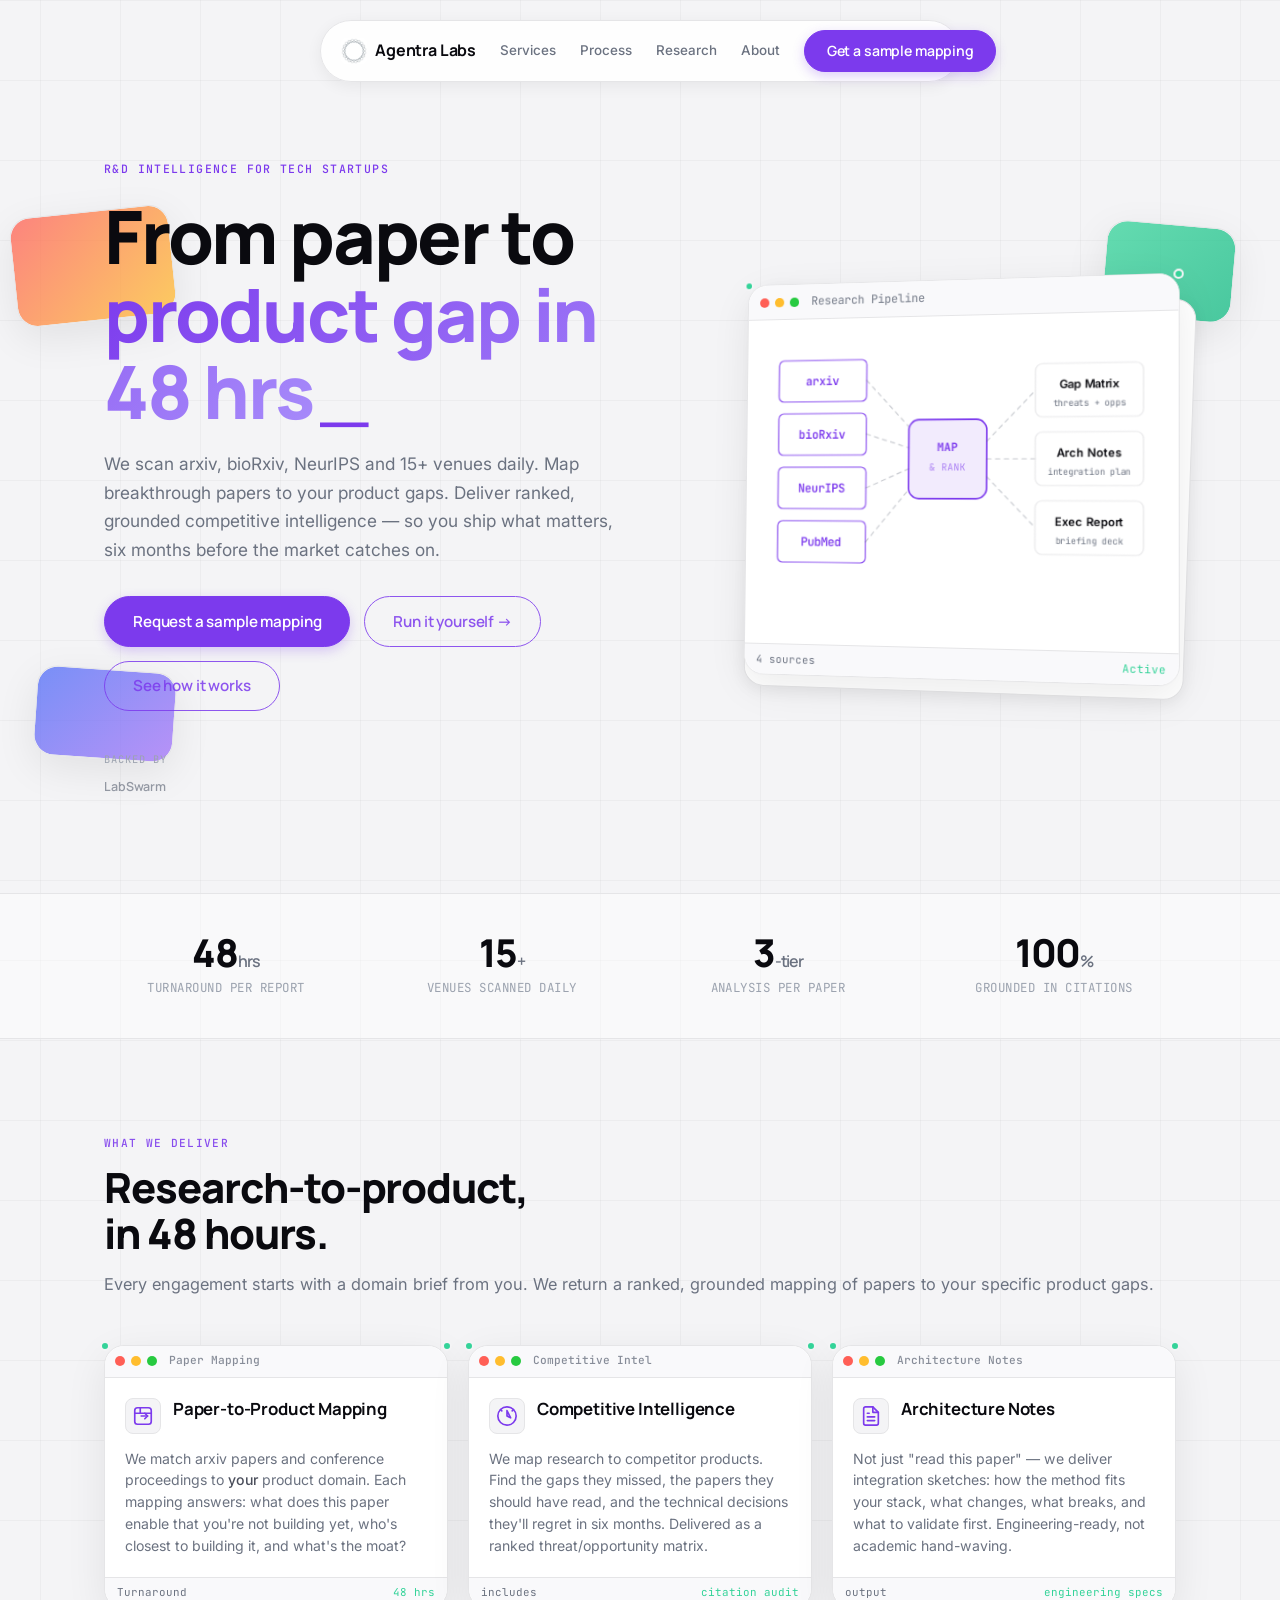
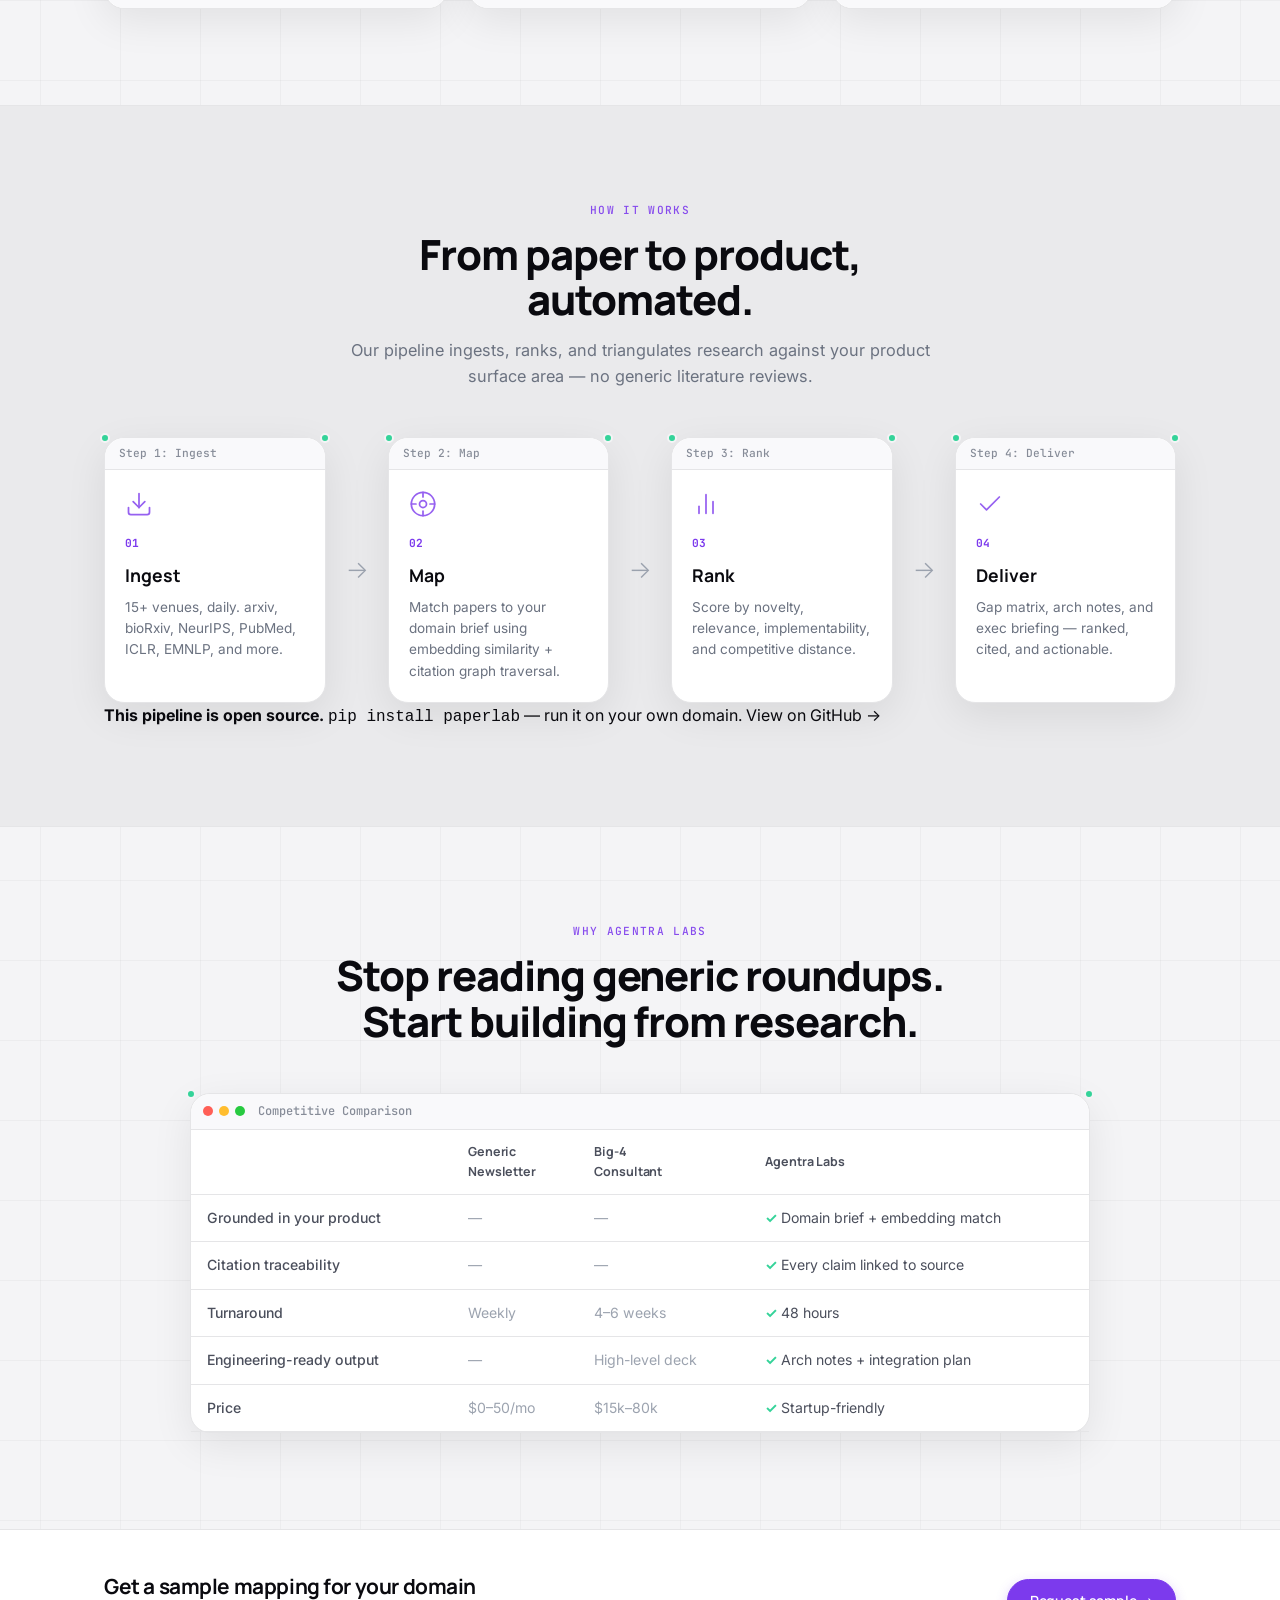
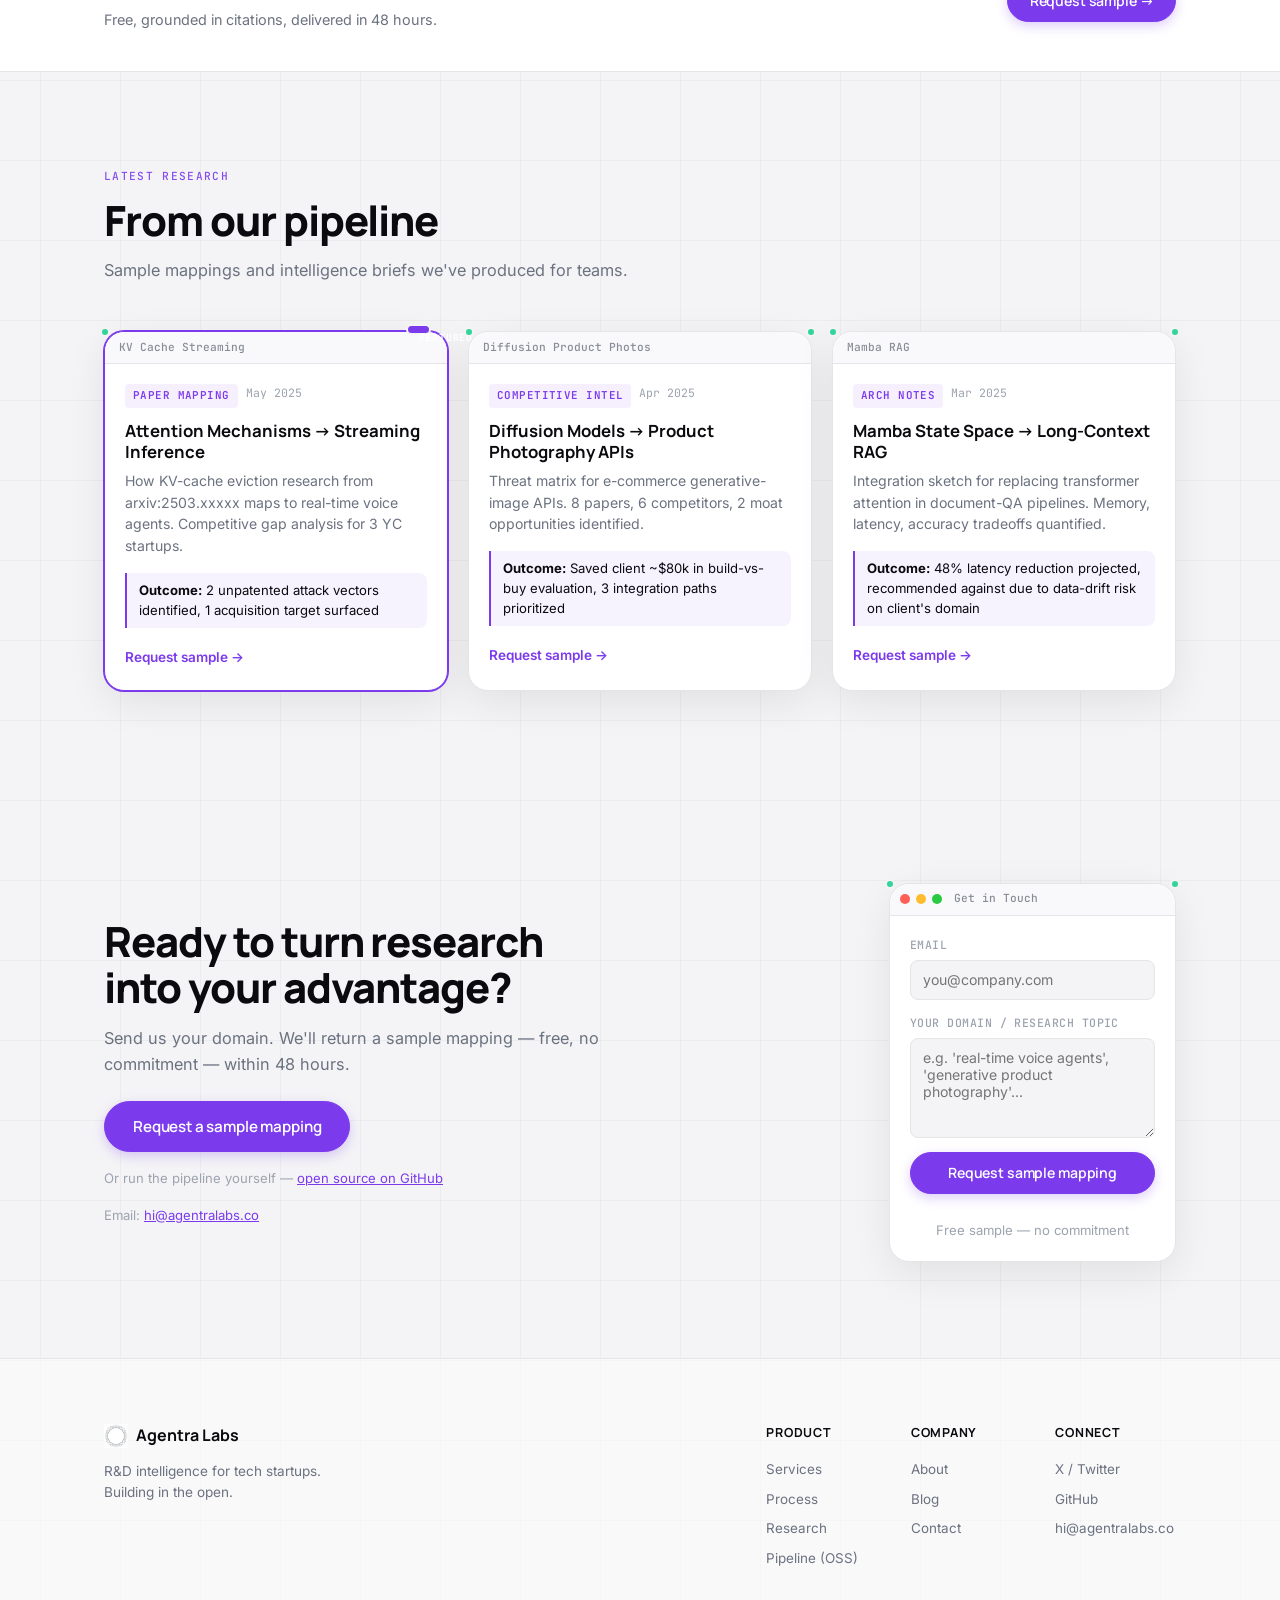
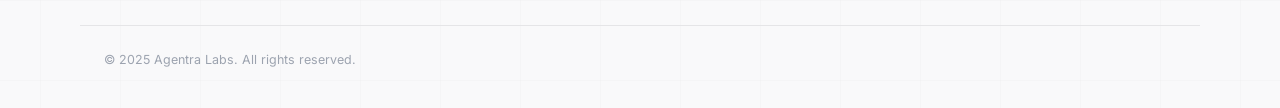
==== commit 176f500f: "fix: audit 4 — specific headline, mobile subhead size, comparison reframe, featured card hierarchy" ====
--- a/index.html
+++ b/index.html
@@ -55,8 +55,8 @@
       <div class="hero__copy">
         <p class="hero__kicker">R&D Intelligence for Tech Startups</p>
         <h1 class="hero__title">
-          Research is your<br/>
-          <span class="gradient-text">unfair advantage</span><span class="cursor-blink" aria-hidden="true">_</span>
+          From paper to<br/>
+          <span class="gradient-text">product gap in 48 hrs</span><span class="cursor-blink" aria-hidden="true">_</span>
         </h1>
         <p class="hero__lede">
           We scan arxiv, bioRxiv, NeurIPS and 15+ venues daily. Map breakthrough papers to your product gaps. Deliver ranked, grounded competitive intelligence — so you ship what matters, six months before the market catches on.
@@ -318,7 +318,7 @@
     <div class="container">
       <header class="section-header section-header--center">
         <p class="section-kicker">Why Agentra Labs</p>
-        <h2 class="section-title">Not a newsletter.<br/>Not a consultant.</h2>
+        <h2 class="section-title">Stop reading generic roundups.<br/>Start building from research.</h2>
       </header>
       <div class="compare-table-wrap window">
         <div class="title-bar">
@@ -430,7 +430,7 @@
         <p class="section-lede">Sample mappings and intelligence briefs we've produced for teams.</p>
       </header>
       <div class="research__grid">
-        <article class="research-card window">
+        <article class="research-card research-card--featured window">
           <div class="title-bar title-bar--sm">
             <span class="title-bar__text">KV Cache Streaming</span>
           </div>
--- a/styles.css
+++ b/styles.css
@@ -702,6 +702,27 @@
   display: inline-flex; align-items: center; gap: .3rem;
 }
 .research-card__link:hover { text-decoration: underline; }
+.research-card--featured {
+  position: relative;
+  border-color: var(--accent);
+  box-shadow: 0 0 0 1px var(--accent), var(--shadow-lg);
+}
+.research-card--featured::after {
+  content: 'Featured';
+  position: absolute;
+  top: -.5rem;
+  right: 1rem;
+  background: var(--accent);
+  color: #fff;
+  font-family: var(--font-mono);
+  font-size: .62rem;
+  font-weight: 700;
+  text-transform: uppercase;
+  letter-spacing: .08em;
+  padding: .2rem .65rem;
+  border-radius: 999px;
+  z-index: 2;
+}
 
 /* ============================================
    CTA
@@ -937,6 +958,7 @@
   .nav__toggle { display: flex; }
   .nav__inner { gap: 0; }
   .hero { padding: 8rem 0 4rem; min-height: auto; }
+  .hero__lede { font-size: .95rem; }
   .hero__visual {
     position: static;
     width: 100%;
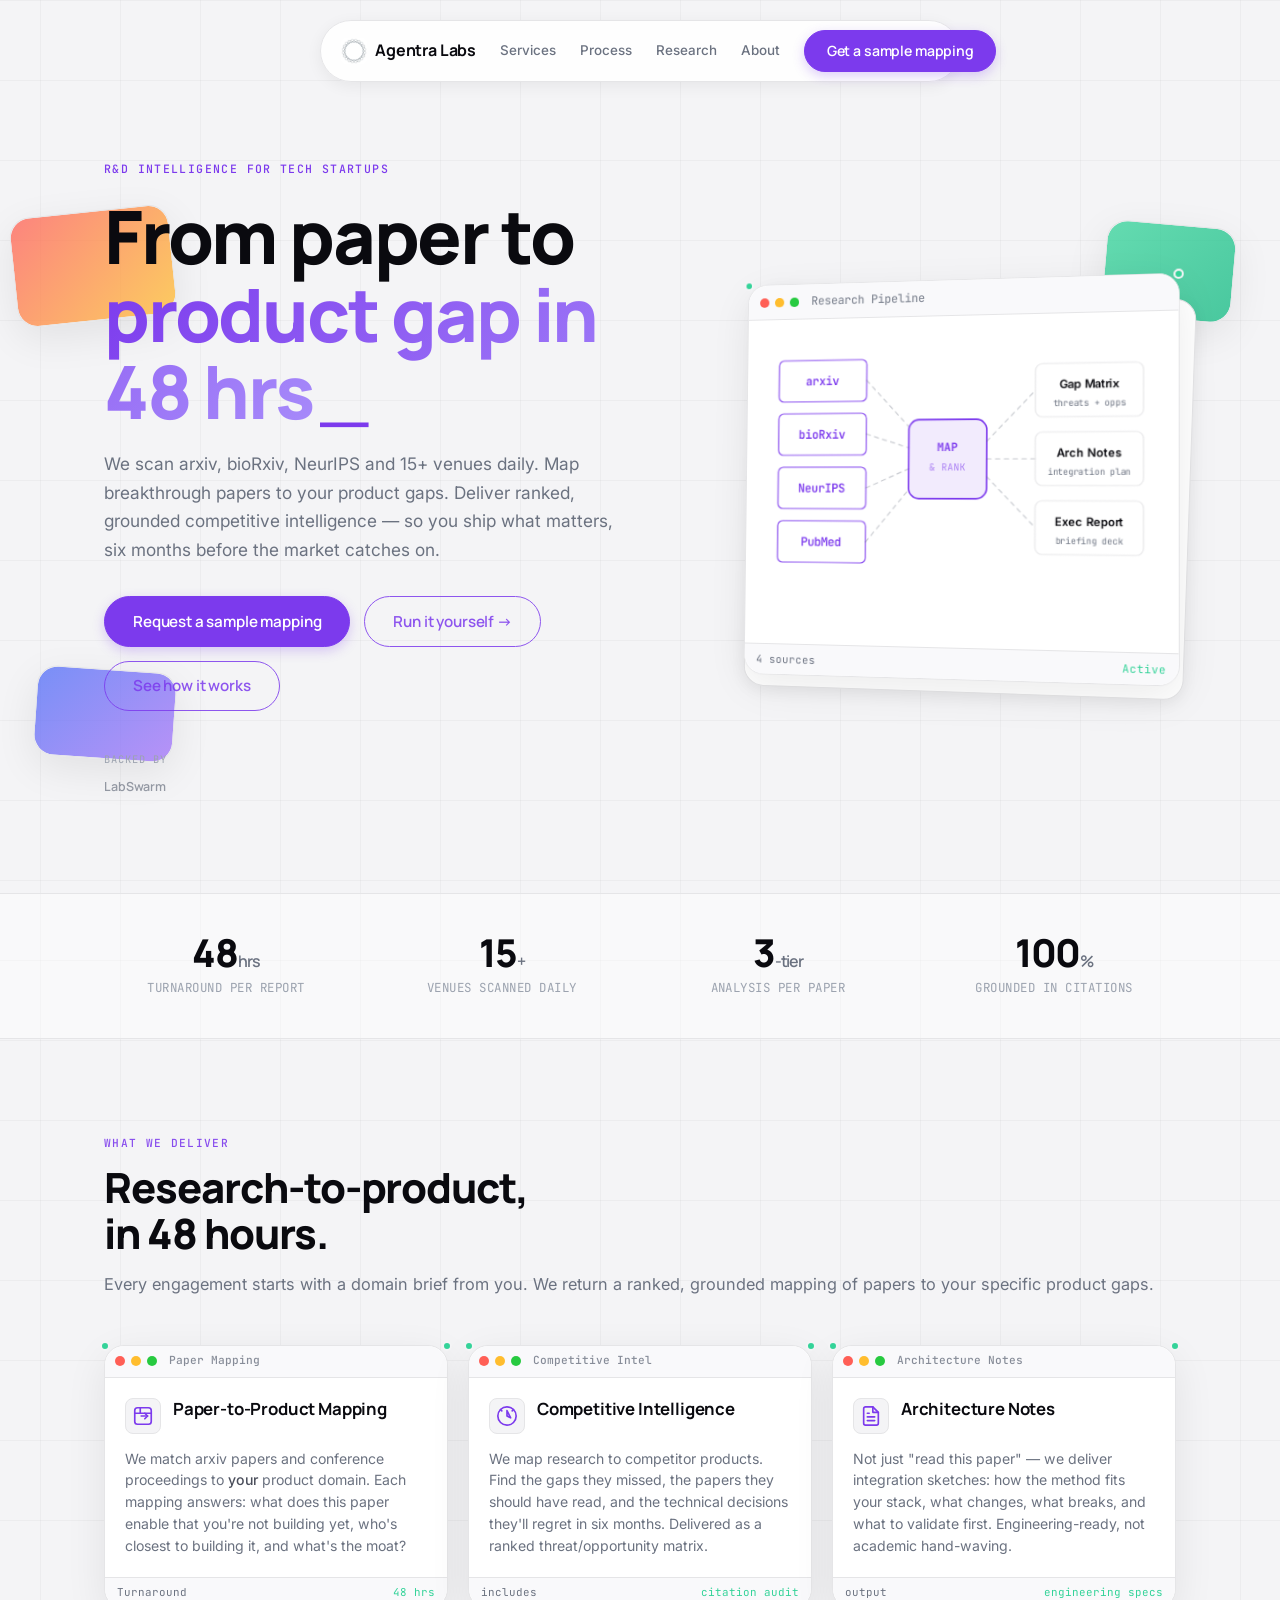
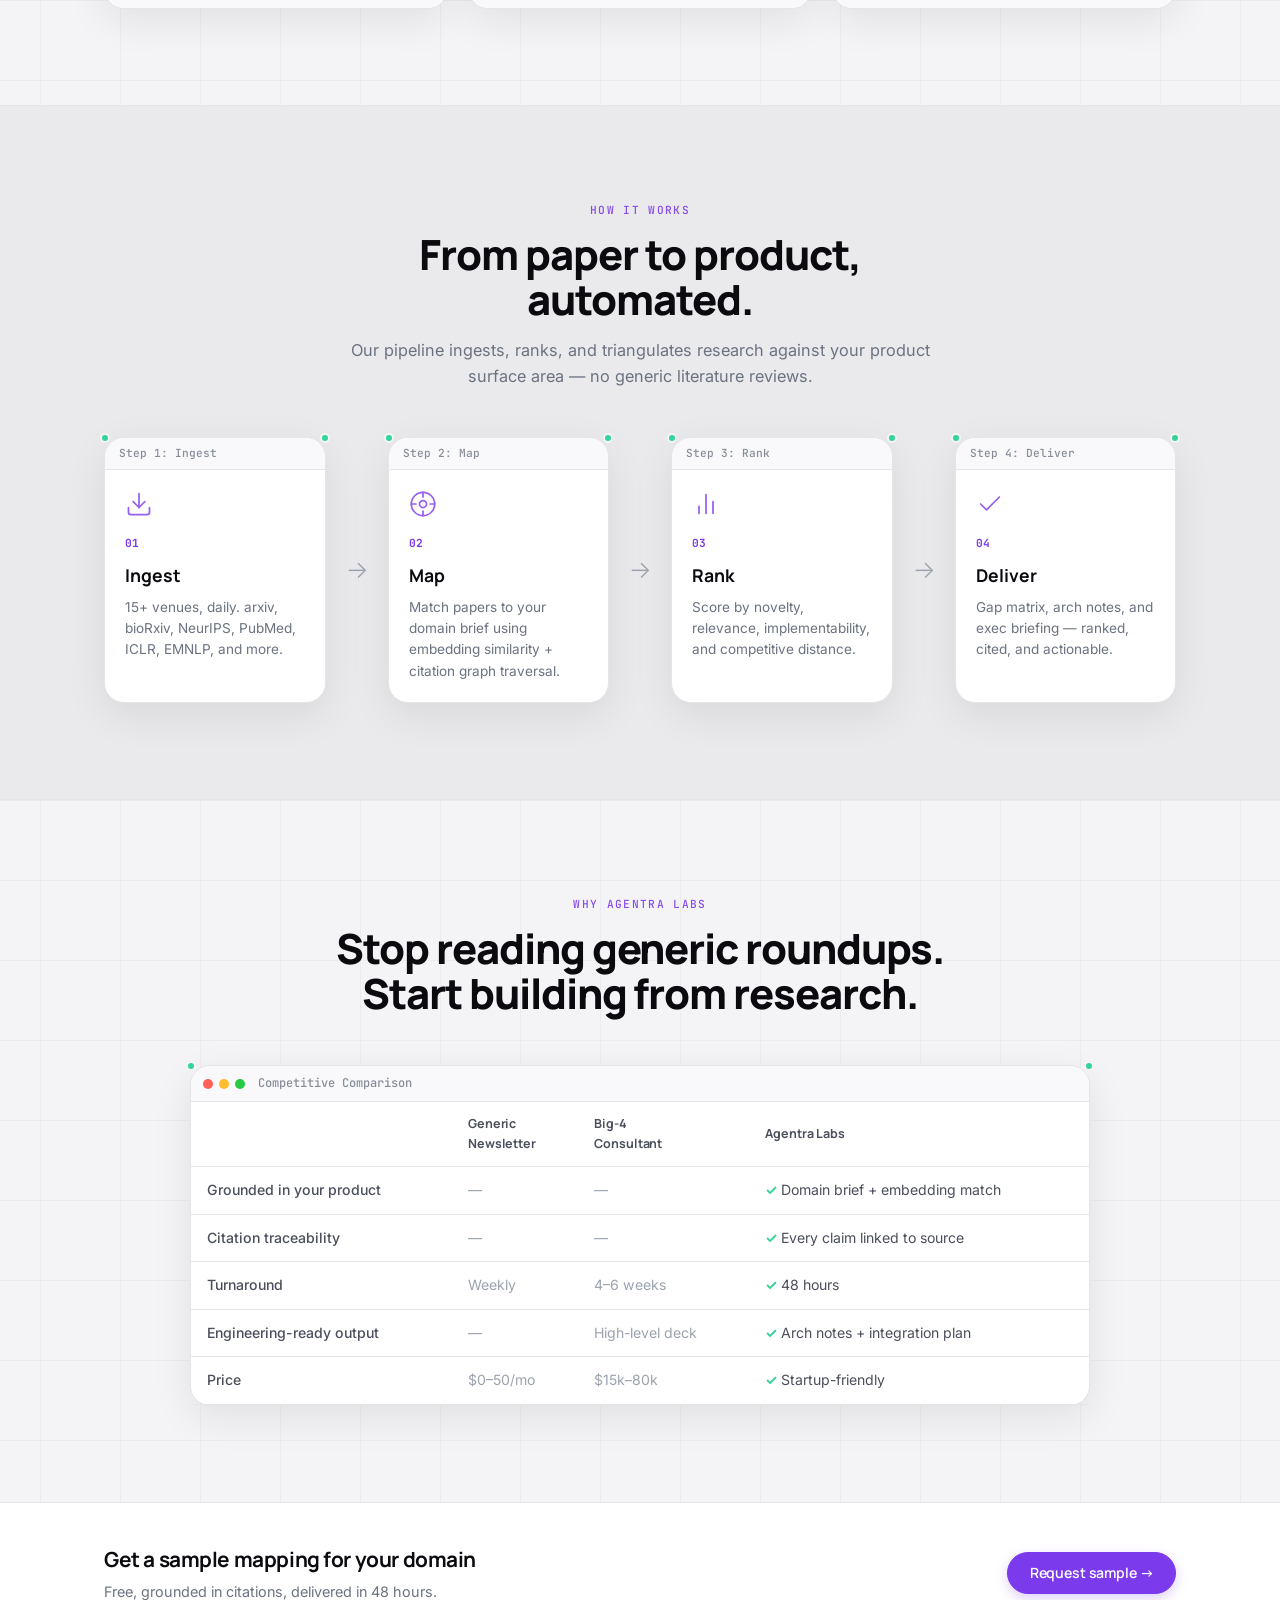
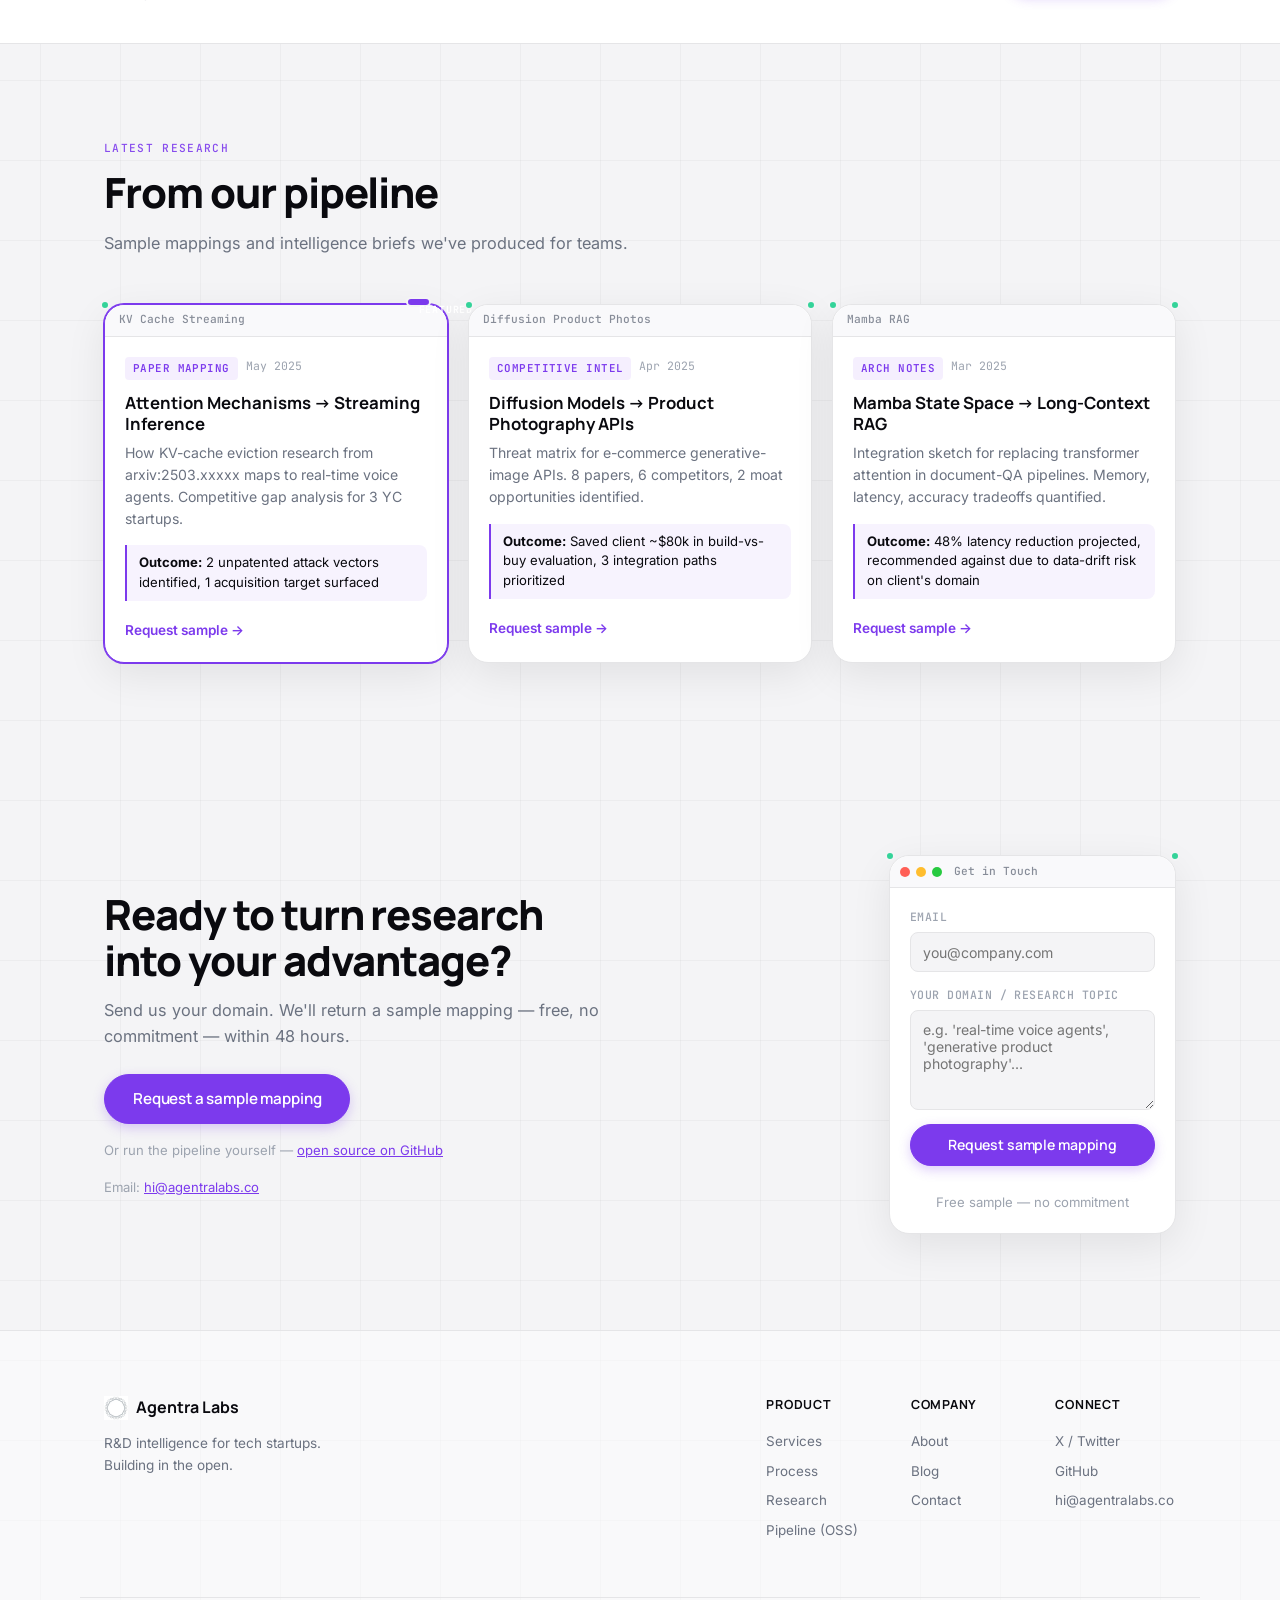
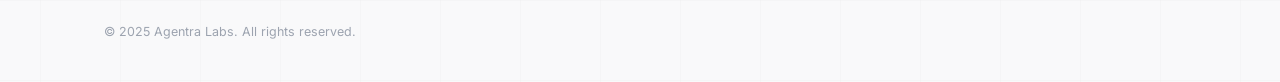
==== commit 9b57e47f: "Remove open-source pipeline section" ====
--- a/index.html
+++ b/index.html
@@ -303,13 +303,7 @@
           </div>
         </div>
       </div>
-      <div class="process__oss">
-        <p>
-          <strong>This pipeline is open source.</strong>
-          <code>pip install paperlab</code> — run it on your own domain.
-          <a href="https://github.com/Agentra-Labs/agentralabs.co/tree/main/pipeline">View on GitHub →</a>
-        </p>
-      </div>
+      
     </div>
   </section>
 
